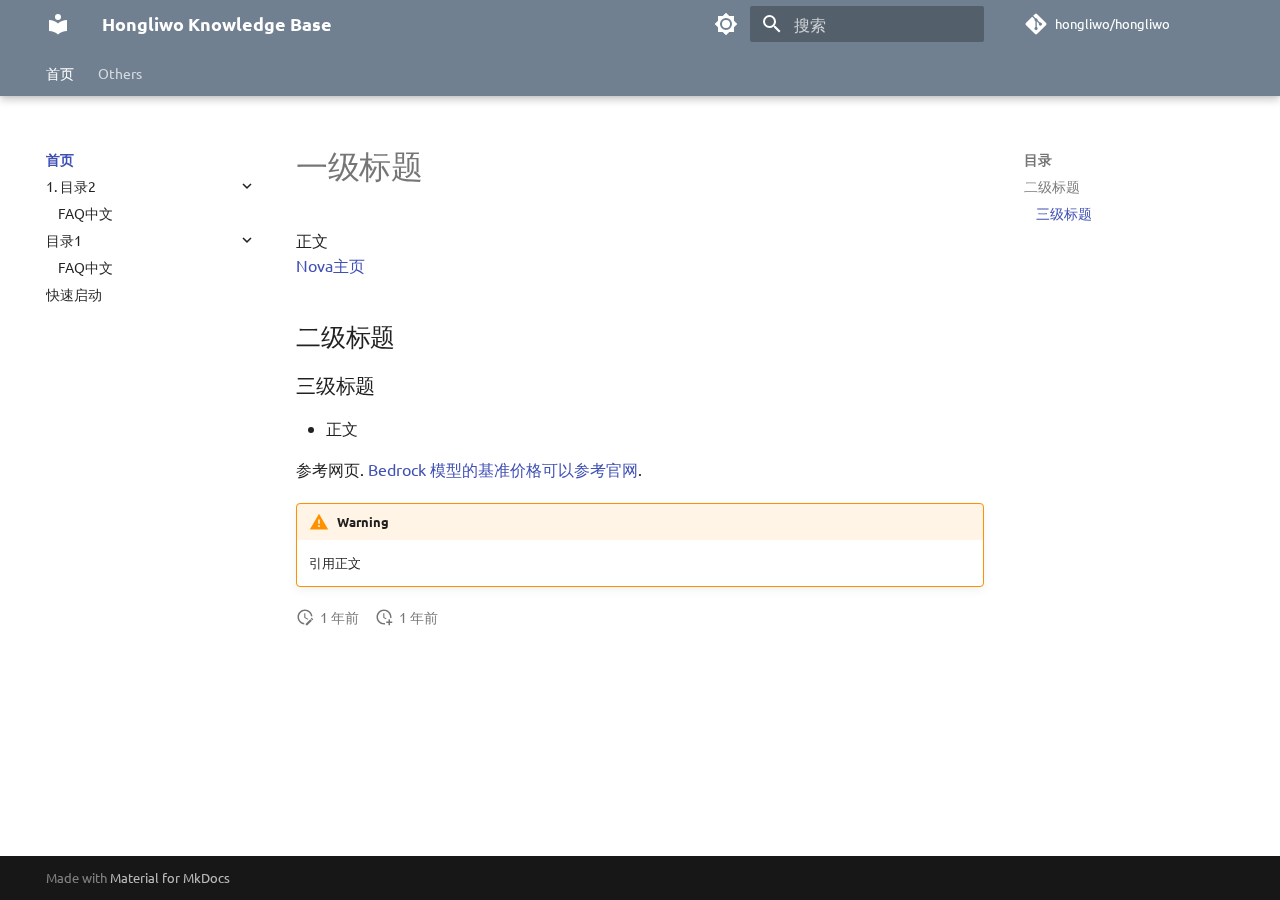
==== home/index.html @ f4661b49 "Deployed 84f0d00 with MkDocs version: 1.6.1" ====
<!doctype html>
<html lang="zh" class="no-js">
  <head>
    
      <meta charset="utf-8">
      <meta name="viewport" content="width=device-width,initial-scale=1">
      
        <meta name="description" content="正文
Nova主页">
      
      
      
        <link rel="canonical" href="https://hongliwo.github.io/hongliwo/home/">
      
      
      
        <link rel="next" href="dir2/">
      
      
      <link rel="icon" href="../assets/images/favicon.png">
      <meta name="generator" content="mkdocs-1.6.1, mkdocs-material-9.5.48">
    
    
      
        <title>一级标题 - Hongliwo Knowledge Base</title>
      
    
    
      <link rel="stylesheet" href="../assets/stylesheets/main.6f8fc17f.min.css">
      
        
        <link rel="stylesheet" href="../assets/stylesheets/palette.06af60db.min.css">
      
      


    
    
      
    
    
      
        
        
        <link rel="preconnect" href="https://fonts.gstatic.com" crossorigin>
        <link rel="stylesheet" href="https://fonts.googleapis.com/css?family=Ubuntu:300,300i,400,400i,700,700i%7CUbuntu+Mono:400,400i,700,700i&display=fallback">
        <style>:root{--md-text-font:"Ubuntu";--md-code-font:"Ubuntu Mono"}</style>
      
    
    
      <link rel="stylesheet" href="../css/timeago.css">
    
      <link rel="stylesheet" href="../extra.css">
    
    <script>__md_scope=new URL("..",location),__md_hash=e=>[...e].reduce(((e,_)=>(e<<5)-e+_.charCodeAt(0)),0),__md_get=(e,_=localStorage,t=__md_scope)=>JSON.parse(_.getItem(t.pathname+"."+e)),__md_set=(e,_,t=localStorage,a=__md_scope)=>{try{t.setItem(a.pathname+"."+e,JSON.stringify(_))}catch(e){}}</script>
    
      

    
    
    
   <link href="../assets/stylesheets/glightbox.min.css" rel="stylesheet"/><style>
    html.glightbox-open { overflow: initial; height: 100%; }
    .gslide-title { margin-top: 0px; user-select: text; }
    .gslide-desc { color: #666; user-select: text; }
    .gslide-image img { background: white; }
    .gscrollbar-fixer { padding-right: 15px; }
    .gdesc-inner { font-size: 0.75rem; }
    body[data-md-color-scheme="slate"] .gdesc-inner { background: var(--md-default-bg-color);}
    body[data-md-color-scheme="slate"] .gslide-title { color: var(--md-default-fg-color);}
    body[data-md-color-scheme="slate"] .gslide-desc { color: var(--md-default-fg-color);}</style> <script src="../assets/javascripts/glightbox.min.js"></script></head>
  
  
    
    
      
    
    
    
    
    <body dir="ltr" data-md-color-scheme="aws" data-md-color-primary="indigo" data-md-color-accent="indigo">
  
    
    <input class="md-toggle" data-md-toggle="drawer" type="checkbox" id="__drawer" autocomplete="off">
    <input class="md-toggle" data-md-toggle="search" type="checkbox" id="__search" autocomplete="off">
    <label class="md-overlay" for="__drawer"></label>
    <div data-md-component="skip">
      
        
        <a href="#_1" class="md-skip">
          跳转至
        </a>
      
    </div>
    <div data-md-component="announce">
      
    </div>
    
    
      

  

<header class="md-header md-header--shadow md-header--lifted" data-md-component="header">
  <nav class="md-header__inner md-grid" aria-label="页眉">
    <a href=".." title="Hongliwo Knowledge Base" class="md-header__button md-logo" aria-label="Hongliwo Knowledge Base" data-md-component="logo">
      
  
  <svg xmlns="http://www.w3.org/2000/svg" viewBox="0 0 24 24"><path d="M12 8a3 3 0 0 0 3-3 3 3 0 0 0-3-3 3 3 0 0 0-3 3 3 3 0 0 0 3 3m0 3.54C9.64 9.35 6.5 8 3 8v11c3.5 0 6.64 1.35 9 3.54 2.36-2.19 5.5-3.54 9-3.54V8c-3.5 0-6.64 1.35-9 3.54"/></svg>

    </a>
    <label class="md-header__button md-icon" for="__drawer">
      
      <svg xmlns="http://www.w3.org/2000/svg" viewBox="0 0 24 24"><path d="M3 6h18v2H3zm0 5h18v2H3zm0 5h18v2H3z"/></svg>
    </label>
    <div class="md-header__title" data-md-component="header-title">
      <div class="md-header__ellipsis">
        <div class="md-header__topic">
          <span class="md-ellipsis">
            Hongliwo Knowledge Base
          </span>
        </div>
        <div class="md-header__topic" data-md-component="header-topic">
          <span class="md-ellipsis">
            
              一级标题
            
          </span>
        </div>
      </div>
    </div>
    
      
        <form class="md-header__option" data-md-component="palette">
  
    
    
    
    <input class="md-option" data-md-color-media="(prefers-color-scheme: light)" data-md-color-scheme="aws" data-md-color-primary="indigo" data-md-color-accent="indigo"  aria-label="Switch to dark mode"  type="radio" name="__palette" id="__palette_0">
    
      <label class="md-header__button md-icon" title="Switch to dark mode" for="__palette_1" hidden>
        <svg xmlns="http://www.w3.org/2000/svg" viewBox="0 0 24 24"><path d="M12 8a4 4 0 0 0-4 4 4 4 0 0 0 4 4 4 4 0 0 0 4-4 4 4 0 0 0-4-4m0 10a6 6 0 0 1-6-6 6 6 0 0 1 6-6 6 6 0 0 1 6 6 6 6 0 0 1-6 6m8-9.31V4h-4.69L12 .69 8.69 4H4v4.69L.69 12 4 15.31V20h4.69L12 23.31 15.31 20H20v-4.69L23.31 12z"/></svg>
      </label>
    
  
    
    
    
    <input class="md-option" data-md-color-media="(prefers-color-scheme: dark)" data-md-color-scheme="slate" data-md-color-primary="indigo" data-md-color-accent="indigo"  aria-label="Switch to light mode"  type="radio" name="__palette" id="__palette_1">
    
      <label class="md-header__button md-icon" title="Switch to light mode" for="__palette_0" hidden>
        <svg xmlns="http://www.w3.org/2000/svg" viewBox="0 0 24 24"><path d="M12 18c-.89 0-1.74-.2-2.5-.55C11.56 16.5 13 14.42 13 12s-1.44-4.5-3.5-5.45C10.26 6.2 11.11 6 12 6a6 6 0 0 1 6 6 6 6 0 0 1-6 6m8-9.31V4h-4.69L12 .69 8.69 4H4v4.69L.69 12 4 15.31V20h4.69L12 23.31 15.31 20H20v-4.69L23.31 12z"/></svg>
      </label>
    
  
</form>
      
    
    
      <script>var palette=__md_get("__palette");if(palette&&palette.color){if("(prefers-color-scheme)"===palette.color.media){var media=matchMedia("(prefers-color-scheme: light)"),input=document.querySelector(media.matches?"[data-md-color-media='(prefers-color-scheme: light)']":"[data-md-color-media='(prefers-color-scheme: dark)']");palette.color.media=input.getAttribute("data-md-color-media"),palette.color.scheme=input.getAttribute("data-md-color-scheme"),palette.color.primary=input.getAttribute("data-md-color-primary"),palette.color.accent=input.getAttribute("data-md-color-accent")}for(var[key,value]of Object.entries(palette.color))document.body.setAttribute("data-md-color-"+key,value)}</script>
    
    
    
      <label class="md-header__button md-icon" for="__search">
        
        <svg xmlns="http://www.w3.org/2000/svg" viewBox="0 0 24 24"><path d="M9.5 3A6.5 6.5 0 0 1 16 9.5c0 1.61-.59 3.09-1.56 4.23l.27.27h.79l5 5-1.5 1.5-5-5v-.79l-.27-.27A6.52 6.52 0 0 1 9.5 16 6.5 6.5 0 0 1 3 9.5 6.5 6.5 0 0 1 9.5 3m0 2C7 5 5 7 5 9.5S7 14 9.5 14 14 12 14 9.5 12 5 9.5 5"/></svg>
      </label>
      <div class="md-search" data-md-component="search" role="dialog">
  <label class="md-search__overlay" for="__search"></label>
  <div class="md-search__inner" role="search">
    <form class="md-search__form" name="search">
      <input type="text" class="md-search__input" name="query" aria-label="搜索" placeholder="搜索" autocapitalize="off" autocorrect="off" autocomplete="off" spellcheck="false" data-md-component="search-query" required>
      <label class="md-search__icon md-icon" for="__search">
        
        <svg xmlns="http://www.w3.org/2000/svg" viewBox="0 0 24 24"><path d="M9.5 3A6.5 6.5 0 0 1 16 9.5c0 1.61-.59 3.09-1.56 4.23l.27.27h.79l5 5-1.5 1.5-5-5v-.79l-.27-.27A6.52 6.52 0 0 1 9.5 16 6.5 6.5 0 0 1 3 9.5 6.5 6.5 0 0 1 9.5 3m0 2C7 5 5 7 5 9.5S7 14 9.5 14 14 12 14 9.5 12 5 9.5 5"/></svg>
        
        <svg xmlns="http://www.w3.org/2000/svg" viewBox="0 0 24 24"><path d="M20 11v2H8l5.5 5.5-1.42 1.42L4.16 12l7.92-7.92L13.5 5.5 8 11z"/></svg>
      </label>
      <nav class="md-search__options" aria-label="查找">
        
        <button type="reset" class="md-search__icon md-icon" title="清空当前内容" aria-label="清空当前内容" tabindex="-1">
          
          <svg xmlns="http://www.w3.org/2000/svg" viewBox="0 0 24 24"><path d="M19 6.41 17.59 5 12 10.59 6.41 5 5 6.41 10.59 12 5 17.59 6.41 19 12 13.41 17.59 19 19 17.59 13.41 12z"/></svg>
        </button>
      </nav>
      
        <div class="md-search__suggest" data-md-component="search-suggest"></div>
      
    </form>
    <div class="md-search__output">
      <div class="md-search__scrollwrap" tabindex="0" data-md-scrollfix>
        <div class="md-search-result" data-md-component="search-result">
          <div class="md-search-result__meta">
            正在初始化搜索引擎
          </div>
          <ol class="md-search-result__list" role="presentation"></ol>
        </div>
      </div>
    </div>
  </div>
</div>
    
    
      <div class="md-header__source">
        <a href="https://github.com/hongliwo/hongliwo" title="前往仓库" class="md-source" data-md-component="source">
  <div class="md-source__icon md-icon">
    
    <svg xmlns="http://www.w3.org/2000/svg" viewBox="0 0 448 512"><!--! Font Awesome Free 6.7.1 by @fontawesome - https://fontawesome.com License - https://fontawesome.com/license/free (Icons: CC BY 4.0, Fonts: SIL OFL 1.1, Code: MIT License) Copyright 2024 Fonticons, Inc.--><path d="M439.55 236.05 244 40.45a28.87 28.87 0 0 0-40.81 0l-40.66 40.63 51.52 51.52c27.06-9.14 52.68 16.77 43.39 43.68l49.66 49.66c34.23-11.8 61.18 31 35.47 56.69-26.49 26.49-70.21-2.87-56-37.34L240.22 199v121.85c25.3 12.54 22.26 41.85 9.08 55a34.34 34.34 0 0 1-48.55 0c-17.57-17.6-11.07-46.91 11.25-56v-123c-20.8-8.51-24.6-30.74-18.64-45L142.57 101 8.45 235.14a28.86 28.86 0 0 0 0 40.81l195.61 195.6a28.86 28.86 0 0 0 40.8 0l194.69-194.69a28.86 28.86 0 0 0 0-40.81"/></svg>
  </div>
  <div class="md-source__repository">
    hongliwo/hongliwo
  </div>
</a>
      </div>
    
  </nav>
  
    
      
<nav class="md-tabs" aria-label="标签" data-md-component="tabs">
  <div class="md-grid">
    <ul class="md-tabs__list">
      
        
  
  
    
  
  
    
    
      <li class="md-tabs__item md-tabs__item--active">
        <a href="./" class="md-tabs__link">
          
  
    
  
  首页

        </a>
      </li>
    
  

      
        
  
  
  
    
    
      <li class="md-tabs__item">
        <a href="../others/" class="md-tabs__link">
          
  
    
  
  Others

        </a>
      </li>
    
  

      
    </ul>
  </div>
</nav>
    
  
</header>
    
    <div class="md-container" data-md-component="container">
      
      
        
      
      <main class="md-main" data-md-component="main">
        <div class="md-main__inner md-grid">
          
            
              
              <div class="md-sidebar md-sidebar--primary" data-md-component="sidebar" data-md-type="navigation" >
                <div class="md-sidebar__scrollwrap">
                  <div class="md-sidebar__inner">
                    


  


<nav class="md-nav md-nav--primary md-nav--lifted" aria-label="导航栏" data-md-level="0">
  <label class="md-nav__title" for="__drawer">
    <a href=".." title="Hongliwo Knowledge Base" class="md-nav__button md-logo" aria-label="Hongliwo Knowledge Base" data-md-component="logo">
      
  
  <svg xmlns="http://www.w3.org/2000/svg" viewBox="0 0 24 24"><path d="M12 8a3 3 0 0 0 3-3 3 3 0 0 0-3-3 3 3 0 0 0-3 3 3 3 0 0 0 3 3m0 3.54C9.64 9.35 6.5 8 3 8v11c3.5 0 6.64 1.35 9 3.54 2.36-2.19 5.5-3.54 9-3.54V8c-3.5 0-6.64 1.35-9 3.54"/></svg>

    </a>
    Hongliwo Knowledge Base
  </label>
  
    <div class="md-nav__source">
      <a href="https://github.com/hongliwo/hongliwo" title="前往仓库" class="md-source" data-md-component="source">
  <div class="md-source__icon md-icon">
    
    <svg xmlns="http://www.w3.org/2000/svg" viewBox="0 0 448 512"><!--! Font Awesome Free 6.7.1 by @fontawesome - https://fontawesome.com License - https://fontawesome.com/license/free (Icons: CC BY 4.0, Fonts: SIL OFL 1.1, Code: MIT License) Copyright 2024 Fonticons, Inc.--><path d="M439.55 236.05 244 40.45a28.87 28.87 0 0 0-40.81 0l-40.66 40.63 51.52 51.52c27.06-9.14 52.68 16.77 43.39 43.68l49.66 49.66c34.23-11.8 61.18 31 35.47 56.69-26.49 26.49-70.21-2.87-56-37.34L240.22 199v121.85c25.3 12.54 22.26 41.85 9.08 55a34.34 34.34 0 0 1-48.55 0c-17.57-17.6-11.07-46.91 11.25-56v-123c-20.8-8.51-24.6-30.74-18.64-45L142.57 101 8.45 235.14a28.86 28.86 0 0 0 0 40.81l195.61 195.6a28.86 28.86 0 0 0 40.8 0l194.69-194.69a28.86 28.86 0 0 0 0-40.81"/></svg>
  </div>
  <div class="md-source__repository">
    hongliwo/hongliwo
  </div>
</a>
    </div>
  
  <ul class="md-nav__list" data-md-scrollfix>
    
      
      
  
  
    
  
  
  
    
    
      
        
          
        
      
        
      
        
      
        
      
    
    
      
        
        
      
      
    
    
    <li class="md-nav__item md-nav__item--active md-nav__item--section md-nav__item--nested">
      
        
        
        <input class="md-nav__toggle md-toggle " type="checkbox" id="__nav_1" checked>
        
          
          
          <div class="md-nav__link md-nav__container">
            <a href="./" class="md-nav__link md-nav__link--active">
              
  
  <span class="md-ellipsis">
    首页
  </span>
  

            </a>
            
              
              <label class="md-nav__link md-nav__link--active" for="__nav_1" id="__nav_1_label" tabindex="">
                <span class="md-nav__icon md-icon"></span>
              </label>
            
          </div>
        
        <nav class="md-nav" data-md-level="1" aria-labelledby="__nav_1_label" aria-expanded="true">
          <label class="md-nav__title" for="__nav_1">
            <span class="md-nav__icon md-icon"></span>
            首页
          </label>
          <ul class="md-nav__list" data-md-scrollfix>
            
              
            
              
                
  
  
  
  
    
    
      
        
          
        
      
        
      
    
    
      
      
    
    
    <li class="md-nav__item md-nav__item--nested">
      
        
        
          
        
        <input class="md-nav__toggle md-toggle md-toggle--indeterminate" type="checkbox" id="__nav_1_2" >
        
          
          
          <div class="md-nav__link md-nav__container">
            <a href="dir2/" class="md-nav__link ">
              
  
  <span class="md-ellipsis">
    1. 目录2
  </span>
  

            </a>
            
              
              <label class="md-nav__link " for="__nav_1_2" id="__nav_1_2_label" tabindex="0">
                <span class="md-nav__icon md-icon"></span>
              </label>
            
          </div>
        
        <nav class="md-nav" data-md-level="2" aria-labelledby="__nav_1_2_label" aria-expanded="false">
          <label class="md-nav__title" for="__nav_1_2">
            <span class="md-nav__icon md-icon"></span>
            1. 目录2
          </label>
          <ul class="md-nav__list" data-md-scrollfix>
            
              
            
              
                
  
  
  
  
    <li class="md-nav__item">
      <a href="dir2/faq/" class="md-nav__link">
        
  
  <span class="md-ellipsis">
    FAQ中文
  </span>
  

      </a>
    </li>
  

              
            
          </ul>
        </nav>
      
    </li>
  

              
            
              
                
  
  
  
  
    
    
      
        
          
        
      
        
      
    
    
      
      
    
    
    <li class="md-nav__item md-nav__item--nested">
      
        
        
          
        
        <input class="md-nav__toggle md-toggle md-toggle--indeterminate" type="checkbox" id="__nav_1_3" >
        
          
          
          <div class="md-nav__link md-nav__container">
            <a href="dir1/" class="md-nav__link ">
              
  
  <span class="md-ellipsis">
    目录1
  </span>
  

            </a>
            
              
              <label class="md-nav__link " for="__nav_1_3" id="__nav_1_3_label" tabindex="0">
                <span class="md-nav__icon md-icon"></span>
              </label>
            
          </div>
        
        <nav class="md-nav" data-md-level="2" aria-labelledby="__nav_1_3_label" aria-expanded="false">
          <label class="md-nav__title" for="__nav_1_3">
            <span class="md-nav__icon md-icon"></span>
            目录1
          </label>
          <ul class="md-nav__list" data-md-scrollfix>
            
              
            
              
                
  
  
  
  
    <li class="md-nav__item">
      <a href="dir1/faq/" class="md-nav__link">
        
  
  <span class="md-ellipsis">
    FAQ中文
  </span>
  

      </a>
    </li>
  

              
            
          </ul>
        </nav>
      
    </li>
  

              
            
              
                
  
  
  
  
    <li class="md-nav__item">
      <a href="quick-start/" class="md-nav__link">
        
  
  <span class="md-ellipsis">
    快速启动
  </span>
  

      </a>
    </li>
  

              
            
          </ul>
        </nav>
      
    </li>
  

    
      
      
  
  
  
  
    
    
      
        
          
        
      
        
      
        
      
    
    
      
      
    
    
    <li class="md-nav__item md-nav__item--nested">
      
        
        
          
        
        <input class="md-nav__toggle md-toggle md-toggle--indeterminate" type="checkbox" id="__nav_2" >
        
          
          
          <div class="md-nav__link md-nav__container">
            <a href="../others/" class="md-nav__link ">
              
  
  <span class="md-ellipsis">
    Others
  </span>
  

            </a>
            
              
              <label class="md-nav__link " for="__nav_2" id="__nav_2_label" tabindex="0">
                <span class="md-nav__icon md-icon"></span>
              </label>
            
          </div>
        
        <nav class="md-nav" data-md-level="1" aria-labelledby="__nav_2_label" aria-expanded="false">
          <label class="md-nav__title" for="__nav_2">
            <span class="md-nav__icon md-icon"></span>
            Others
          </label>
          <ul class="md-nav__list" data-md-scrollfix>
            
              
            
              
                
  
  
  
  
    <li class="md-nav__item">
      <a href="../others/introduction/" class="md-nav__link">
        
  
  <span class="md-ellipsis">
    使用 Provider
  </span>
  

      </a>
    </li>
  

              
            
              
                
  
  
  
  
    <li class="md-nav__item">
      <a href="../others/web-miner/" class="md-nav__link">
        
  
  <span class="md-ellipsis">
    web-miner
  </span>
  

      </a>
    </li>
  

              
            
          </ul>
        </nav>
      
    </li>
  

    
  </ul>
</nav>
                  </div>
                </div>
              </div>
            
            
              
              <div class="md-sidebar md-sidebar--secondary" data-md-component="sidebar" data-md-type="toc" >
                <div class="md-sidebar__scrollwrap">
                  <div class="md-sidebar__inner">
                    

<nav class="md-nav md-nav--secondary" aria-label="目录">
  
  
  
    
  
  
    <label class="md-nav__title" for="__toc">
      <span class="md-nav__icon md-icon"></span>
      目录
    </label>
    <ul class="md-nav__list" data-md-component="toc" data-md-scrollfix>
      
        <li class="md-nav__item">
  <a href="#_2" class="md-nav__link">
    <span class="md-ellipsis">
      二级标题
    </span>
  </a>
  
    <nav class="md-nav" aria-label="二级标题">
      <ul class="md-nav__list">
        
          <li class="md-nav__item">
  <a href="#_3" class="md-nav__link">
    <span class="md-ellipsis">
      三级标题
    </span>
  </a>
  
</li>
        
      </ul>
    </nav>
  
</li>
      
    </ul>
  
</nav>
                  </div>
                </div>
              </div>
            
          
          
            <div class="md-content" data-md-component="content">
              <article class="md-content__inner md-typeset">
                
                  

  
  


<h1 id="_1">一级标题<a class="headerlink" href="#_1" title="Permanent link">&para;</a></h1>
<p>正文<br />
<a href="https://docs.aws.amazon.com/nova/latest/userguide/what-is-nova.html">Nova主页</a></p>
<h2 id="_2">二级标题<a class="headerlink" href="#_2" title="Permanent link">&para;</a></h2>
<h3 id="_3">三级标题<a class="headerlink" href="#_3" title="Permanent link">&para;</a></h3>
<ul>
<li>正文</li>
</ul>
<p>参考网页. <a href="https://aws.amazon.com/bedrock/pricing">Bedrock 模型的基准价格可以参考官网</a>.</p>
<div class="admonition warning">
<p class="admonition-title">Warning</p>
<p>引用正文</p>
</div>







  
    
  
  
    
  


  <aside class="md-source-file">
    
      
  <span class="md-source-file__fact">
    <span class="md-icon" title="最后更新">
      <svg xmlns="http://www.w3.org/2000/svg" viewBox="0 0 24 24"><path d="M21 13.1c-.1 0-.3.1-.4.2l-1 1 2.1 2.1 1-1c.2-.2.2-.6 0-.8l-1.3-1.3c-.1-.1-.2-.2-.4-.2m-1.9 1.8-6.1 6V23h2.1l6.1-6.1zM12.5 7v5.2l4 2.4-1 1L11 13V7zM11 21.9c-5.1-.5-9-4.8-9-9.9C2 6.5 6.5 2 12 2c5.3 0 9.6 4.1 10 9.3-.3-.1-.6-.2-1-.2s-.7.1-1 .2C19.6 7.2 16.2 4 12 4c-4.4 0-8 3.6-8 8 0 4.1 3.1 7.5 7.1 7.9l-.1.2z"/></svg>
    </span>
    <span class="git-revision-date-localized-plugin git-revision-date-localized-plugin-timeago"><span class="timeago" datetime="2024-12-13T00:45:40+08:00" locale="zh"></span></span><span class="git-revision-date-localized-plugin git-revision-date-localized-plugin-iso_date">2024-12-13</span>
  </span>

    
    
      
  <span class="md-source-file__fact">
    <span class="md-icon" title="创建日期">
      <svg xmlns="http://www.w3.org/2000/svg" viewBox="0 0 24 24"><path d="M14.47 15.08 11 13V7h1.5v5.25l3.08 1.83c-.41.28-.79.62-1.11 1m-1.39 4.84c-.36.05-.71.08-1.08.08-4.42 0-8-3.58-8-8s3.58-8 8-8 8 3.58 8 8c0 .37-.03.72-.08 1.08.69.1 1.33.32 1.92.64.1-.56.16-1.13.16-1.72 0-5.5-4.5-10-10-10S2 6.5 2 12s4.47 10 10 10c.59 0 1.16-.06 1.72-.16-.32-.59-.54-1.23-.64-1.92M18 15v3h-3v2h3v3h2v-3h3v-2h-3v-3z"/></svg>
    </span>
    <span class="git-revision-date-localized-plugin git-revision-date-localized-plugin-timeago"><span class="timeago" datetime="2024-12-13T00:45:40+08:00" locale="zh"></span></span><span class="git-revision-date-localized-plugin git-revision-date-localized-plugin-iso_date">2024-12-13</span>
  </span>

    
    
    
  </aside>





                
              </article>
            </div>
          
          
<script>var target=document.getElementById(location.hash.slice(1));target&&target.name&&(target.checked=target.name.startsWith("__tabbed_"))</script>
        </div>
        
          <button type="button" class="md-top md-icon" data-md-component="top" hidden>
  
  <svg xmlns="http://www.w3.org/2000/svg" viewBox="0 0 24 24"><path d="M13 20h-2V8l-5.5 5.5-1.42-1.42L12 4.16l7.92 7.92-1.42 1.42L13 8z"/></svg>
  回到页面顶部
</button>
        
      </main>
      
        <footer class="md-footer">
  
  <div class="md-footer-meta md-typeset">
    <div class="md-footer-meta__inner md-grid">
      <div class="md-copyright">
  
  
    Made with
    <a href="https://squidfunk.github.io/mkdocs-material/" target="_blank" rel="noopener">
      Material for MkDocs
    </a>
  
</div>
      
    </div>
  </div>
</footer>
      
    </div>
    <div class="md-dialog" data-md-component="dialog">
      <div class="md-dialog__inner md-typeset"></div>
    </div>
    
    
    <script id="__config" type="application/json">{"base": "..", "features": ["navigation.indexes", "navigation.top", "navigation.tabs", "navigation.tabs.sticky", "navigation.expand", "search.suggest", "search.highlight", "toc.follow", "content.code.copy"], "search": "../assets/javascripts/workers/search.6ce7567c.min.js", "translations": {"clipboard.copied": "\u5df2\u590d\u5236", "clipboard.copy": "\u590d\u5236", "search.result.more.one": "\u5728\u8be5\u9875\u4e0a\u8fd8\u6709 1 \u4e2a\u7b26\u5408\u6761\u4ef6\u7684\u7ed3\u679c", "search.result.more.other": "\u5728\u8be5\u9875\u4e0a\u8fd8\u6709 # \u4e2a\u7b26\u5408\u6761\u4ef6\u7684\u7ed3\u679c", "search.result.none": "\u6ca1\u6709\u627e\u5230\u7b26\u5408\u6761\u4ef6\u7684\u7ed3\u679c", "search.result.one": "\u627e\u5230 1 \u4e2a\u7b26\u5408\u6761\u4ef6\u7684\u7ed3\u679c", "search.result.other": "# \u4e2a\u7b26\u5408\u6761\u4ef6\u7684\u7ed3\u679c", "search.result.placeholder": "\u952e\u5165\u4ee5\u5f00\u59cb\u641c\u7d22", "search.result.term.missing": "\u7f3a\u5c11", "select.version": "\u9009\u62e9\u5f53\u524d\u7248\u672c"}}</script>
    
    
      <script src="../assets/javascripts/bundle.83f73b43.min.js"></script>
      
        <script src="../js/timeago.min.js"></script>
      
        <script src="../js/timeago_mkdocs_material.js"></script>
      
    
  <script id="init-glightbox">const lightbox = GLightbox({"touchNavigation": false, "loop": false, "zoomable": true, "draggable": false, "openEffect": "zoom", "closeEffect": "zoom", "slideEffect": "slide"});
document$.subscribe(() => { lightbox.reload() });
</script></body>
</html>
---- assets/stylesheets/main.6f8fc17f.min.css ----
@charset "UTF-8";html{-webkit-text-size-adjust:none;-moz-text-size-adjust:none;text-size-adjust:none;box-sizing:border-box}*,:after,:before{box-sizing:inherit}@media (prefers-reduced-motion){*,:after,:before{transition:none!important}}body{margin:0}a,button,input,label{-webkit-tap-highlight-color:transparent}a{color:inherit;text-decoration:none}hr{border:0;box-sizing:initial;display:block;height:.05rem;overflow:visible;padding:0}small{font-size:80%}sub,sup{line-height:1em}img{border-style:none}table{border-collapse:initial;border-spacing:0}td,th{font-weight:400;vertical-align:top}button{background:#0000;border:0;font-family:inherit;font-size:inherit;margin:0;padding:0}input{border:0;outline:none}:root{--md-primary-fg-color:#4051b5;--md-primary-fg-color--light:#5d6cc0;--md-primary-fg-color--dark:#303fa1;--md-primary-bg-color:#fff;--md-primary-bg-color--light:#ffffffb3;--md-accent-fg-color:#526cfe;--md-accent-fg-color--transparent:#526cfe1a;--md-accent-bg-color:#fff;--md-accent-bg-color--light:#ffffffb3}[data-md-color-scheme=default]{color-scheme:light}[data-md-color-scheme=default] img[src$="#gh-dark-mode-only"],[data-md-color-scheme=default] img[src$="#only-dark"]{display:none}:root,[data-md-color-scheme=default]{--md-hue:225deg;--md-default-fg-color:#000000de;--md-default-fg-color--light:#0000008a;--md-default-fg-color--lighter:#00000052;--md-default-fg-color--lightest:#00000012;--md-default-bg-color:#fff;--md-default-bg-color--light:#ffffffb3;--md-default-bg-color--lighter:#ffffff4d;--md-default-bg-color--lightest:#ffffff1f;--md-code-fg-color:#36464e;--md-code-bg-color:#f5f5f5;--md-code-hl-color:#4287ff;--md-code-hl-color--light:#4287ff1a;--md-code-hl-number-color:#d52a2a;--md-code-hl-special-color:#db1457;--md-code-hl-function-color:#a846b9;--md-code-hl-constant-color:#6e59d9;--md-code-hl-keyword-color:#3f6ec6;--md-code-hl-string-color:#1c7d4d;--md-code-hl-name-color:var(--md-code-fg-color);--md-code-hl-operator-color:var(--md-default-fg-color--light);--md-code-hl-punctuation-color:var(--md-default-fg-color--light);--md-code-hl-comment-color:var(--md-default-fg-color--light);--md-code-hl-generic-color:var(--md-default-fg-color--light);--md-code-hl-variable-color:var(--md-default-fg-color--light);--md-typeset-color:var(--md-default-fg-color);--md-typeset-a-color:var(--md-primary-fg-color);--md-typeset-del-color:#f5503d26;--md-typeset-ins-color:#0bd57026;--md-typeset-kbd-color:#fafafa;--md-typeset-kbd-accent-color:#fff;--md-typeset-kbd-border-color:#b8b8b8;--md-typeset-mark-color:#ffff0080;--md-typeset-table-color:#0000001f;--md-typeset-table-color--light:rgba(0,0,0,.035);--md-admonition-fg-color:var(--md-default-fg-color);--md-admonition-bg-color:var(--md-default-bg-color);--md-warning-fg-color:#000000de;--md-warning-bg-color:#ff9;--md-footer-fg-color:#fff;--md-footer-fg-color--light:#ffffffb3;--md-footer-fg-color--lighter:#ffffff73;--md-footer-bg-color:#000000de;--md-footer-bg-color--dark:#00000052;--md-shadow-z1:0 0.2rem 0.5rem #0000000d,0 0 0.05rem #0000001a;--md-shadow-z2:0 0.2rem 0.5rem #0000001a,0 0 0.05rem #00000040;--md-shadow-z3:0 0.2rem 0.5rem #0003,0 0 0.05rem #00000059}.md-icon svg{fill:currentcolor;display:block;height:1.2rem;width:1.2rem}body{-webkit-font-smoothing:antialiased;-moz-osx-font-smoothing:grayscale;--md-text-font-family:var(--md-text-font,_),-apple-system,BlinkMacSystemFont,Helvetica,Arial,sans-serif;--md-code-font-family:var(--md-code-font,_),SFMono-Regular,Consolas,Menlo,monospace}aside,body,input{font-feature-settings:"kern","liga";color:var(--md-typeset-color);font-family:var(--md-text-font-family)}code,kbd,pre{font-feature-settings:"kern";font-family:var(--md-code-font-family)}:root{--md-typeset-table-sort-icon:url('data:image/svg+xml;charset=utf-8,<svg xmlns="http://www.w3.org/2000/svg" viewBox="0 0 24 24"><path d="m18 21-4-4h3V7h-3l4-4 4 4h-3v10h3M2 19v-2h10v2M2 13v-2h7v2M2 7V5h4v2z"/></svg>');--md-typeset-table-sort-icon--asc:url('data:image/svg+xml;charset=utf-8,<svg xmlns="http://www.w3.org/2000/svg" viewBox="0 0 24 24"><path d="M19 17h3l-4 4-4-4h3V3h2M2 17h10v2H2M6 5v2H2V5m0 6h7v2H2z"/></svg>');--md-typeset-table-sort-icon--desc:url('data:image/svg+xml;charset=utf-8,<svg xmlns="http://www.w3.org/2000/svg" viewBox="0 0 24 24"><path d="M19 7h3l-4-4-4 4h3v14h2M2 17h10v2H2M6 5v2H2V5m0 6h7v2H2z"/></svg>')}.md-typeset{-webkit-print-color-adjust:exact;color-adjust:exact;font-size:.8rem;line-height:1.6}@media print{.md-typeset{font-size:.68rem}}.md-typeset blockquote,.md-typeset dl,.md-typeset figure,.md-typeset ol,.md-typeset pre,.md-typeset ul{margin-bottom:1em;margin-top:1em}.md-typeset h1{color:var(--md-default-fg-color--light);font-size:2em;line-height:1.3;margin:0 0 1.25em}.md-typeset h1,.md-typeset h2{font-weight:300;letter-spacing:-.01em}.md-typeset h2{font-size:1.5625em;line-height:1.4;margin:1.6em 0 .64em}.md-typeset h3{font-size:1.25em;font-weight:400;letter-spacing:-.01em;line-height:1.5;margin:1.6em 0 .8em}.md-typeset h2+h3{margin-top:.8em}.md-typeset h4{font-weight:700;letter-spacing:-.01em;margin:1em 0}.md-typeset h5,.md-typeset h6{color:var(--md-default-fg-color--light);font-size:.8em;font-weight:700;letter-spacing:-.01em;margin:1.25em 0}.md-typeset h5{text-transform:uppercase}.md-typeset h5 code{text-transform:none}.md-typeset hr{border-bottom:.05rem solid var(--md-default-fg-color--lightest);display:flow-root;margin:1.5em 0}.md-typeset a{color:var(--md-typeset-a-color);word-break:break-word}.md-typeset a,.md-typeset a:before{transition:color 125ms}.md-typeset a:focus,.md-typeset a:hover{color:var(--md-accent-fg-color)}.md-typeset a:focus code,.md-typeset a:hover code{background-color:var(--md-accent-fg-color--transparent)}.md-typeset a code{color:currentcolor;transition:background-color 125ms}.md-typeset a.focus-visible{outline-color:var(--md-accent-fg-color);outline-offset:.2rem}.md-typeset code,.md-typeset kbd,.md-typeset pre{color:var(--md-code-fg-color);direction:ltr;font-variant-ligatures:none}@media print{.md-typeset code,.md-typeset kbd,.md-typeset pre{white-space:pre-wrap}}.md-typeset code{background-color:var(--md-code-bg-color);border-radius:.1rem;-webkit-box-decoration-break:clone;box-decoration-break:clone;font-size:.85em;padding:0 .2941176471em;word-break:break-word}.md-typeset code:not(.focus-visible){-webkit-tap-highlight-color:transparent;outline:none}.md-typeset pre{display:flow-root;line-height:1.4;position:relative}.md-typeset pre>code{-webkit-box-decoration-break:slice;box-decoration-break:slice;box-shadow:none;display:block;margin:0;outline-color:var(--md-accent-fg-color);overflow:auto;padding:.7720588235em 1.1764705882em;scrollbar-color:var(--md-default-fg-color--lighter) #0000;scrollbar-width:thin;touch-action:auto;word-break:normal}.md-typeset pre>code:hover{scrollbar-color:var(--md-accent-fg-color) #0000}.md-typeset pre>code::-webkit-scrollbar{height:.2rem;width:.2rem}.md-typeset pre>code::-webkit-scrollbar-thumb{background-color:var(--md-default-fg-color--lighter)}.md-typeset pre>code::-webkit-scrollbar-thumb:hover{background-color:var(--md-accent-fg-color)}.md-typeset kbd{background-color:var(--md-typeset-kbd-color);border-radius:.1rem;box-shadow:0 .1rem 0 .05rem var(--md-typeset-kbd-border-color),0 .1rem 0 var(--md-typeset-kbd-border-color),0 -.1rem .2rem var(--md-typeset-kbd-accent-color) inset;color:var(--md-default-fg-color);display:inline-block;font-size:.75em;padding:0 .6666666667em;vertical-align:text-top;word-break:break-word}.md-typeset mark{background-color:var(--md-typeset-mark-color);-webkit-box-decoration-break:clone;box-decoration-break:clone;color:inherit;word-break:break-word}.md-typeset abbr{border-bottom:.05rem dotted var(--md-default-fg-color--light);cursor:help;text-decoration:none}.md-typeset small{opacity:.75}[dir=ltr] .md-typeset sub,[dir=ltr] .md-typeset sup{margin-left:.078125em}[dir=rtl] .md-typeset sub,[dir=rtl] .md-typeset sup{margin-right:.078125em}[dir=ltr] .md-typeset blockquote{padding-left:.6rem}[dir=rtl] .md-typeset blockquote{padding-right:.6rem}[dir=ltr] .md-typeset blockquote{border-left:.2rem solid var(--md-default-fg-color--lighter)}[dir=rtl] .md-typeset blockquote{border-right:.2rem solid var(--md-default-fg-color--lighter)}.md-typeset blockquote{color:var(--md-default-fg-color--light);margin-left:0;margin-right:0}.md-typeset ul{list-style-type:disc}.md-typeset ul[type]{list-style-type:revert-layer}[dir=ltr] .md-typeset ol,[dir=ltr] .md-typeset ul{margin-left:.625em}[dir=rtl] .md-typeset ol,[dir=rtl] .md-typeset ul{margin-right:.625em}.md-typeset ol,.md-typeset ul{padding:0}.md-typeset ol:not([hidden]),.md-typeset ul:not([hidden]){display:flow-root}.md-typeset ol ol,.md-typeset ul ol{list-style-type:lower-alpha}.md-typeset ol ol ol,.md-typeset ul ol ol{list-style-type:lower-roman}.md-typeset ol ol ol ol,.md-typeset ul ol ol ol{list-style-type:upper-alpha}.md-typeset ol ol ol ol ol,.md-typeset ul ol ol ol ol{list-style-type:upper-roman}.md-typeset ol[type],.md-typeset ul[type]{list-style-type:revert-layer}[dir=ltr] .md-typeset ol li,[dir=ltr] .md-typeset ul li{margin-left:1.25em}[dir=rtl] .md-typeset ol li,[dir=rtl] .md-typeset ul li{margin-right:1.25em}.md-typeset ol li,.md-typeset ul li{margin-bottom:.5em}.md-typeset ol li blockquote,.md-typeset ol li p,.md-typeset ul li blockquote,.md-typeset ul li p{margin:.5em 0}.md-typeset ol li:last-child,.md-typeset ul li:last-child{margin-bottom:0}[dir=ltr] .md-typeset ol li ol,[dir=ltr] .md-typeset ol li ul,[dir=ltr] .md-typeset ul li ol,[dir=ltr] .md-typeset ul li ul{margin-left:.625em}[dir=rtl] .md-typeset ol li ol,[dir=rtl] .md-typeset ol li ul,[dir=rtl] .md-typeset ul li ol,[dir=rtl] .md-typeset ul li ul{margin-right:.625em}.md-typeset ol li ol,.md-typeset ol li ul,.md-typeset ul li ol,.md-typeset ul li ul{margin-bottom:.5em;margin-top:.5em}[dir=ltr] .md-typeset dd{margin-left:1.875em}[dir=rtl] .md-typeset dd{margin-right:1.875em}.md-typeset dd{margin-bottom:1.5em;margin-top:1em}.md-typeset img,.md-typeset svg,.md-typeset video{height:auto;max-width:100%}.md-typeset img[align=left]{margin:1em 1em 1em 0}.md-typeset img[align=right]{margin:1em 0 1em 1em}.md-typeset img[align]:only-child{margin-top:0}.md-typeset figure{display:flow-root;margin:1em auto;max-width:100%;text-align:center;width:-moz-fit-content;width:fit-content}.md-typeset figure img{display:block;margin:0 auto}.md-typeset figcaption{font-style:italic;margin:1em auto;max-width:24rem}.md-typeset iframe{max-width:100%}.md-typeset table:not([class]){background-color:var(--md-default-bg-color);border:.05rem solid var(--md-typeset-table-color);border-radius:.1rem;display:inline-block;font-size:.64rem;max-width:100%;overflow:auto;touch-action:auto}@media print{.md-typeset table:not([class]){display:table}}.md-typeset table:not([class])+*{margin-top:1.5em}.md-typeset table:not([class]) td>:first-child,.md-typeset table:not([class]) th>:first-child{margin-top:0}.md-typeset table:not([class]) td>:last-child,.md-typeset table:not([class]) th>:last-child{margin-bottom:0}.md-typeset table:not([class]) td:not([align]),.md-typeset table:not([class]) th:not([align]){text-align:left}[dir=rtl] .md-typeset table:not([class]) td:not([align]),[dir=rtl] .md-typeset table:not([class]) th:not([align]){text-align:right}.md-typeset table:not([class]) th{font-weight:700;min-width:5rem;padding:.9375em 1.25em;vertical-align:top}.md-typeset table:not([class]) td{border-top:.05rem solid var(--md-typeset-table-color);padding:.9375em 1.25em;vertical-align:top}.md-typeset table:not([class]) tbody tr{transition:background-color 125ms}.md-typeset table:not([class]) tbody tr:hover{background-color:var(--md-typeset-table-color--light);box-shadow:0 .05rem 0 var(--md-default-bg-color) inset}.md-typeset table:not([class]) a{word-break:normal}.md-typeset table th[role=columnheader]{cursor:pointer}[dir=ltr] .md-typeset table th[role=columnheader]:after{margin-left:.5em}[dir=rtl] .md-typeset table th[role=columnheader]:after{margin-right:.5em}.md-typeset table th[role=columnheader]:after{content:"";display:inline-block;height:1.2em;-webkit-mask-image:var(--md-typeset-table-sort-icon);mask-image:var(--md-typeset-table-sort-icon);-webkit-mask-repeat:no-repeat;mask-repeat:no-repeat;-webkit-mask-size:contain;mask-size:contain;transition:background-color 125ms;vertical-align:text-bottom;width:1.2em}.md-typeset table th[role=columnheader]:hover:after{background-color:var(--md-default-fg-color--lighter)}.md-typeset table th[role=columnheader][aria-sort=ascending]:after{background-color:var(--md-default-fg-color--light);-webkit-mask-image:var(--md-typeset-table-sort-icon--asc);mask-image:var(--md-typeset-table-sort-icon--asc)}.md-typeset table th[role=columnheader][aria-sort=descending]:after{background-color:var(--md-default-fg-color--light);-webkit-mask-image:var(--md-typeset-table-sort-icon--desc);mask-image:var(--md-typeset-table-sort-icon--desc)}.md-typeset__scrollwrap{margin:1em -.8rem;overflow-x:auto;touch-action:auto}.md-typeset__table{display:inline-block;margin-bottom:.5em;padding:0 .8rem}@media print{.md-typeset__table{display:block}}html .md-typeset__table table{display:table;margin:0;overflow:hidden;width:100%}@media screen and (max-width:44.984375em){.md-content__inner>pre{margin:1em -.8rem}.md-content__inner>pre code{border-radius:0}}.md-typeset .md-author{border-radius:100%;display:block;flex-shrink:0;height:1.6rem;overflow:hidden;position:relative;transition:color 125ms,transform 125ms;width:1.6rem}.md-typeset .md-author img{display:block}.md-typeset .md-author--more{background:var(--md-default-fg-color--lightest);color:var(--md-default-fg-color--lighter);font-size:.6rem;font-weight:700;line-height:1.6rem;text-align:center}.md-typeset .md-author--long{height:2.4rem;width:2.4rem}.md-typeset a.md-author{transform:scale(1)}.md-typeset a.md-author img{border-radius:100%;filter:grayscale(100%) opacity(75%);transition:filter 125ms}.md-typeset a.md-author:focus,.md-typeset a.md-author:hover{transform:scale(1.1);z-index:1}.md-typeset a.md-author:focus img,.md-typeset a.md-author:hover img{filter:grayscale(0)}.md-banner{background-color:var(--md-footer-bg-color);color:var(--md-footer-fg-color);overflow:auto}@media print{.md-banner{display:none}}.md-banner--warning{background-color:var(--md-warning-bg-color);color:var(--md-warning-fg-color)}.md-banner__inner{font-size:.7rem;margin:.6rem auto;padding:0 .8rem}[dir=ltr] .md-banner__button{float:right}[dir=rtl] .md-banner__button{float:left}.md-banner__button{color:inherit;cursor:pointer;transition:opacity .25s}.no-js .md-banner__button{display:none}.md-banner__button:hover{opacity:.7}html{font-size:125%;height:100%;overflow-x:hidden}@media screen and (min-width:100em){html{font-size:137.5%}}@media screen and (min-width:125em){html{font-size:150%}}body{background-color:var(--md-default-bg-color);display:flex;flex-direction:column;font-size:.5rem;min-height:100%;position:relative;width:100%}@media print{body{display:block}}@media screen and (max-width:59.984375em){body[data-md-scrolllock]{position:fixed}}.md-grid{margin-left:auto;margin-right:auto;max-width:61rem}.md-container{display:flex;flex-direction:column;flex-grow:1}@media print{.md-container{display:block}}.md-main{flex-grow:1}.md-main__inner{display:flex;height:100%;margin-top:1.5rem}.md-ellipsis{overflow:hidden;text-overflow:ellipsis}.md-toggle{display:none}.md-option{height:0;opacity:0;position:absolute;width:0}.md-option:checked+label:not([hidden]){display:block}.md-option.focus-visible+label{outline-color:var(--md-accent-fg-color);outline-style:auto}.md-skip{background-color:var(--md-default-fg-color);border-radius:.1rem;color:var(--md-default-bg-color);font-size:.64rem;margin:.5rem;opacity:0;outline-color:var(--md-accent-fg-color);padding:.3rem .5rem;position:fixed;transform:translateY(.4rem);z-index:-1}.md-skip:focus{opacity:1;transform:translateY(0);transition:transform .25s cubic-bezier(.4,0,.2,1),opacity 175ms 75ms;z-index:10}@page{margin:25mm}:root{--md-clipboard-icon:url('data:image/svg+xml;charset=utf-8,<svg xmlns="http://www.w3.org/2000/svg" viewBox="0 0 24 24"><path d="M19 21H8V7h11m0-2H8a2 2 0 0 0-2 2v14a2 2 0 0 0 2 2h11a2 2 0 0 0 2-2V7a2 2 0 0 0-2-2m-3-4H4a2 2 0 0 0-2 2v14h2V3h12z"/></svg>')}.md-clipboard{border-radius:.1rem;color:var(--md-default-fg-color--lightest);cursor:pointer;height:1.5em;outline-color:var(--md-accent-fg-color);outline-offset:.1rem;position:absolute;right:.5em;top:.5em;transition:color .25s;width:1.5em;z-index:1}@media print{.md-clipboard{display:none}}.md-clipboard:not(.focus-visible){-webkit-tap-highlight-color:transparent;outline:none}:hover>.md-clipboard{color:var(--md-default-fg-color--light)}.md-clipboard:focus,.md-clipboard:hover{color:var(--md-accent-fg-color)}.md-clipboard:after{background-color:currentcolor;content:"";display:block;height:1.125em;margin:0 auto;-webkit-mask-image:var(--md-clipboard-icon);mask-image:var(--md-clipboard-icon);-webkit-mask-position:center;mask-position:center;-webkit-mask-repeat:no-repeat;mask-repeat:no-repeat;-webkit-mask-size:contain;mask-size:contain;width:1.125em}.md-clipboard--inline{cursor:pointer}.md-clipboard--inline code{transition:color .25s,background-color .25s}.md-clipboard--inline:focus code,.md-clipboard--inline:hover code{background-color:var(--md-accent-fg-color--transparent);color:var(--md-accent-fg-color)}.md-typeset .md-code__content{display:grid}@keyframes consent{0%{opacity:0;transform:translateY(100%)}to{opacity:1;transform:translateY(0)}}@keyframes overlay{0%{opacity:0}to{opacity:1}}.md-consent__overlay{animation:overlay .25s both;-webkit-backdrop-filter:blur(.1rem);backdrop-filter:blur(.1rem);background-color:#0000008a;height:100%;opacity:1;position:fixed;top:0;width:100%;z-index:5}.md-consent__inner{animation:consent .5s cubic-bezier(.1,.7,.1,1) both;background-color:var(--md-default-bg-color);border:0;border-radius:.1rem;bottom:0;box-shadow:0 0 .2rem #0000001a,0 .2rem .4rem #0003;max-height:100%;overflow:auto;padding:0;position:fixed;width:100%;z-index:5}.md-consent__form{padding:.8rem}.md-consent__settings{display:none;margin:1em 0}input:checked+.md-consent__settings{display:block}.md-consent__controls{margin-bottom:.8rem}.md-typeset .md-consent__controls .md-button{display:inline}@media screen and (max-width:44.984375em){.md-typeset .md-consent__controls .md-button{display:block;margin-top:.4rem;text-align:center;width:100%}}.md-consent label{cursor:pointer}.md-content{flex-grow:1;min-width:0}.md-content__inner{margin:0 .8rem 1.2rem;padding-top:.6rem}@media screen and (min-width:76.25em){[dir=ltr] .md-sidebar--primary:not([hidden])~.md-content>.md-content__inner{margin-left:1.2rem}[dir=ltr] .md-sidebar--secondary:not([hidden])~.md-content>.md-content__inner,[dir=rtl] .md-sidebar--primary:not([hidden])~.md-content>.md-content__inner{margin-right:1.2rem}[dir=rtl] .md-sidebar--secondary:not([hidden])~.md-content>.md-content__inner{margin-left:1.2rem}}.md-content__inner:before{content:"";display:block;height:.4rem}.md-content__inner>:last-child{margin-bottom:0}[dir=ltr] .md-content__button{float:right}[dir=rtl] .md-content__button{float:left}[dir=ltr] .md-content__button{margin-left:.4rem}[dir=rtl] .md-content__button{margin-right:.4rem}.md-content__button{margin:.4rem 0;padding:0}@media print{.md-content__button{display:none}}.md-typeset .md-content__button{color:var(--md-default-fg-color--lighter)}.md-content__button svg{display:inline;vertical-align:top}[dir=rtl] .md-content__button svg{transform:scaleX(-1)}[dir=ltr] .md-dialog{right:.8rem}[dir=rtl] .md-dialog{left:.8rem}.md-dialog{background-color:var(--md-default-fg-color);border-radius:.1rem;bottom:.8rem;box-shadow:var(--md-shadow-z3);min-width:11.1rem;opacity:0;padding:.4rem .6rem;pointer-events:none;position:fixed;transform:translateY(100%);transition:transform 0ms .4s,opacity .4s;z-index:4}@media print{.md-dialog{display:none}}.md-dialog--active{opacity:1;pointer-events:auto;transform:translateY(0);transition:transform .4s cubic-bezier(.075,.85,.175,1),opacity .4s}.md-dialog__inner{color:var(--md-default-bg-color);font-size:.7rem}.md-feedback{margin:2em 0 1em;text-align:center}.md-feedback fieldset{border:none;margin:0;padding:0}.md-feedback__title{font-weight:700;margin:1em auto}.md-feedback__inner{position:relative}.md-feedback__list{display:flex;flex-wrap:wrap;place-content:baseline center;position:relative}.md-feedback__list:hover .md-icon:not(:disabled){color:var(--md-default-fg-color--lighter)}:disabled .md-feedback__list{min-height:1.8rem}.md-feedback__icon{color:var(--md-default-fg-color--light);cursor:pointer;flex-shrink:0;margin:0 .1rem;transition:color 125ms}.md-feedback__icon:not(:disabled).md-icon:hover{color:var(--md-accent-fg-color)}.md-feedback__icon:disabled{color:var(--md-default-fg-color--lightest);pointer-events:none}.md-feedback__note{opacity:0;position:relative;transform:translateY(.4rem);transition:transform .4s cubic-bezier(.1,.7,.1,1),opacity .15s}.md-feedback__note>*{margin:0 auto;max-width:16rem}:disabled .md-feedback__note{opacity:1;transform:translateY(0)}@media print{.md-feedback{display:none}}.md-footer{background-color:var(--md-footer-bg-color);color:var(--md-footer-fg-color)}@media print{.md-footer{display:none}}.md-footer__inner{justify-content:space-between;overflow:auto;padding:.2rem}.md-footer__inner:not([hidden]){display:flex}.md-footer__link{align-items:end;display:flex;flex-grow:0.01;margin-bottom:.4rem;margin-top:1rem;max-width:100%;outline-color:var(--md-accent-fg-color);overflow:hidden;transition:opacity .25s}.md-footer__link:focus,.md-footer__link:hover{opacity:.7}[dir=rtl] .md-footer__link svg{transform:scaleX(-1)}@media screen and (max-width:44.984375em){.md-footer__link--prev{flex-shrink:0}.md-footer__link--prev .md-footer__title{display:none}}[dir=ltr] .md-footer__link--next{margin-left:auto}[dir=rtl] .md-footer__link--next{margin-right:auto}.md-footer__link--next{text-align:right}[dir=rtl] .md-footer__link--next{text-align:left}.md-footer__title{flex-grow:1;font-size:.9rem;margin-bottom:.7rem;max-width:calc(100% - 2.4rem);padding:0 1rem;white-space:nowrap}.md-footer__button{margin:.2rem;padding:.4rem}.md-footer__direction{font-size:.64rem;opacity:.7}.md-footer-meta{background-color:var(--md-footer-bg-color--dark)}.md-footer-meta__inner{display:flex;flex-wrap:wrap;justify-content:space-between;padding:.2rem}html .md-footer-meta.md-typeset a{color:var(--md-footer-fg-color--light)}html .md-footer-meta.md-typeset a:focus,html .md-footer-meta.md-typeset a:hover{color:var(--md-footer-fg-color)}.md-copyright{color:var(--md-footer-fg-color--lighter);font-size:.64rem;margin:auto .6rem;padding:.4rem 0;width:100%}@media screen and (min-width:45em){.md-copyright{width:auto}}.md-copyright__highlight{color:var(--md-footer-fg-color--light)}.md-social{display:inline-flex;gap:.2rem;margin:0 .4rem;padding:.2rem 0 .6rem}@media screen and (min-width:45em){.md-social{padding:.6rem 0}}.md-social__link{display:inline-block;height:1.6rem;text-align:center;width:1.6rem}.md-social__link:before{line-height:1.9}.md-social__link svg{fill:currentcolor;max-height:.8rem;vertical-align:-25%}.md-typeset .md-button{border:.1rem solid;border-radius:.1rem;color:var(--md-primary-fg-color);cursor:pointer;display:inline-block;font-weight:700;padding:.625em 2em;transition:color 125ms,background-color 125ms,border-color 125ms}.md-typeset .md-button--primary{background-color:var(--md-primary-fg-color);border-color:var(--md-primary-fg-color);color:var(--md-primary-bg-color)}.md-typeset .md-button:focus,.md-typeset .md-button:hover{background-color:var(--md-accent-fg-color);border-color:var(--md-accent-fg-color);color:var(--md-accent-bg-color)}[dir=ltr] .md-typeset .md-input{border-top-left-radius:.1rem}[dir=ltr] .md-typeset .md-input,[dir=rtl] .md-typeset .md-input{border-top-right-radius:.1rem}[dir=rtl] .md-typeset .md-input{border-top-left-radius:.1rem}.md-typeset .md-input{border-bottom:.1rem solid var(--md-default-fg-color--lighter);box-shadow:var(--md-shadow-z1);font-size:.8rem;height:1.8rem;padding:0 .6rem;transition:border .25s,box-shadow .25s}.md-typeset .md-input:focus,.md-typeset .md-input:hover{border-bottom-color:var(--md-accent-fg-color);box-shadow:var(--md-shadow-z2)}.md-typeset .md-input--stretch{width:100%}.md-header{background-color:var(--md-primary-fg-color);box-shadow:0 0 .2rem #0000,0 .2rem .4rem #0000;color:var(--md-primary-bg-color);display:block;left:0;position:sticky;right:0;top:0;z-index:4}@media print{.md-header{display:none}}.md-header[hidden]{transform:translateY(-100%);transition:transform .25s cubic-bezier(.8,0,.6,1),box-shadow .25s}.md-header--shadow{box-shadow:0 0 .2rem #0000001a,0 .2rem .4rem #0003;transition:transform .25s cubic-bezier(.1,.7,.1,1),box-shadow .25s}.md-header__inner{align-items:center;display:flex;padding:0 .2rem}.md-header__button{color:currentcolor;cursor:pointer;margin:.2rem;outline-color:var(--md-accent-fg-color);padding:.4rem;position:relative;transition:opacity .25s;vertical-align:middle;z-index:1}.md-header__button:hover{opacity:.7}.md-header__button:not([hidden]){display:inline-block}.md-header__button:not(.focus-visible){-webkit-tap-highlight-color:transparent;outline:none}.md-header__button.md-logo{margin:.2rem;padding:.4rem}@media screen and (max-width:76.234375em){.md-header__button.md-logo{display:none}}.md-header__button.md-logo img,.md-header__button.md-logo svg{fill:currentcolor;display:block;height:1.2rem;width:auto}@media screen and (min-width:60em){.md-header__button[for=__search]{display:none}}.no-js .md-header__button[for=__search]{display:none}[dir=rtl] .md-header__button[for=__search] svg{transform:scaleX(-1)}@media screen and (min-width:76.25em){.md-header__button[for=__drawer]{display:none}}.md-header__topic{display:flex;max-width:100%;position:absolute;transition:transform .4s cubic-bezier(.1,.7,.1,1),opacity .15s;white-space:nowrap}.md-header__topic+.md-header__topic{opacity:0;pointer-events:none;transform:translateX(1.25rem);transition:transform .4s cubic-bezier(1,.7,.1,.1),opacity .15s;z-index:-1}[dir=rtl] .md-header__topic+.md-header__topic{transform:translateX(-1.25rem)}.md-header__topic:first-child{font-weight:700}[dir=ltr] .md-header__title{margin-left:1rem;margin-right:.4rem}[dir=rtl] .md-header__title{margin-left:.4rem;margin-right:1rem}.md-header__title{flex-grow:1;font-size:.9rem;height:2.4rem;line-height:2.4rem}.md-header__title--active .md-header__topic{opacity:0;pointer-events:none;transform:translateX(-1.25rem);transition:transform .4s cubic-bezier(1,.7,.1,.1),opacity .15s;z-index:-1}[dir=rtl] .md-header__title--active .md-header__topic{transform:translateX(1.25rem)}.md-header__title--active .md-header__topic+.md-header__topic{opacity:1;pointer-events:auto;transform:translateX(0);transition:transform .4s cubic-bezier(.1,.7,.1,1),opacity .15s;z-index:0}.md-header__title>.md-header__ellipsis{height:100%;position:relative;width:100%}.md-header__option{display:flex;flex-shrink:0;max-width:100%;transition:max-width 0ms .25s,opacity .25s .25s;white-space:nowrap}[data-md-toggle=search]:checked~.md-header .md-header__option{max-width:0;opacity:0;transition:max-width 0ms,opacity 0ms}.md-header__option>input{bottom:0}.md-header__source{display:none}@media screen and (min-width:60em){[dir=ltr] .md-header__source{margin-left:1rem}[dir=rtl] .md-header__source{margin-right:1rem}.md-header__source{display:block;max-width:11.7rem;width:11.7rem}}@media screen and (min-width:76.25em){[dir=ltr] .md-header__source{margin-left:1.4rem}[dir=rtl] .md-header__source{margin-right:1.4rem}}.md-meta{color:var(--md-default-fg-color--light);font-size:.7rem;line-height:1.3}.md-meta__list{display:inline-flex;flex-wrap:wrap;list-style:none;margin:0;padding:0}.md-meta__item:not(:last-child):after{content:"·";margin-left:.2rem;margin-right:.2rem}.md-meta__link{color:var(--md-typeset-a-color)}.md-meta__link:focus,.md-meta__link:hover{color:var(--md-accent-fg-color)}.md-draft{background-color:#ff1744;border-radius:.125em;color:#fff;display:inline-block;font-weight:700;padding-left:.5714285714em;padding-right:.5714285714em}:root{--md-nav-icon--prev:url('data:image/svg+xml;charset=utf-8,<svg xmlns="http://www.w3.org/2000/svg" viewBox="0 0 24 24"><path d="M20 11v2H8l5.5 5.5-1.42 1.42L4.16 12l7.92-7.92L13.5 5.5 8 11z"/></svg>');--md-nav-icon--next:url('data:image/svg+xml;charset=utf-8,<svg xmlns="http://www.w3.org/2000/svg" viewBox="0 0 24 24"><path d="M8.59 16.58 13.17 12 8.59 7.41 10 6l6 6-6 6z"/></svg>');--md-toc-icon:url('data:image/svg+xml;charset=utf-8,<svg xmlns="http://www.w3.org/2000/svg" viewBox="0 0 24 24"><path d="M3 9h14V7H3zm0 4h14v-2H3zm0 4h14v-2H3zm16 0h2v-2h-2zm0-10v2h2V7zm0 6h2v-2h-2z"/></svg>')}.md-nav{font-size:.7rem;line-height:1.3}.md-nav__title{color:var(--md-default-fg-color--light);display:block;font-weight:700;overflow:hidden;padding:0 .6rem;text-overflow:ellipsis}.md-nav__title .md-nav__button{display:none}.md-nav__title .md-nav__button img{height:100%;width:auto}.md-nav__title .md-nav__button.md-logo img,.md-nav__title .md-nav__button.md-logo svg{fill:currentcolor;display:block;height:2.4rem;max-width:100%;object-fit:contain;width:auto}.md-nav__list{list-style:none;margin:0;padding:0}.md-nav__link{align-items:flex-start;display:flex;gap:.4rem;margin-top:.625em;scroll-snap-align:start;transition:color 125ms}.md-nav__link--passed{color:var(--md-default-fg-color--light)}.md-nav__item .md-nav__link--active,.md-nav__item .md-nav__link--active code{color:var(--md-typeset-a-color)}.md-nav__link .md-ellipsis{position:relative}[dir=ltr] .md-nav__link .md-icon:last-child{margin-left:auto}[dir=rtl] .md-nav__link .md-icon:last-child{margin-right:auto}.md-nav__link svg{fill:currentcolor;flex-shrink:0;height:1.3em;position:relative}.md-nav__link[for]:focus,.md-nav__link[for]:hover,.md-nav__link[href]:focus,.md-nav__link[href]:hover{color:var(--md-accent-fg-color);cursor:pointer}.md-nav__link.focus-visible{outline-color:var(--md-accent-fg-color);outline-offset:.2rem}.md-nav--primary .md-nav__link[for=__toc]{display:none}.md-nav--primary .md-nav__link[for=__toc] .md-icon:after{background-color:currentcolor;display:block;height:100%;-webkit-mask-image:var(--md-toc-icon);mask-image:var(--md-toc-icon);width:100%}.md-nav--primary .md-nav__link[for=__toc]~.md-nav{display:none}.md-nav__container>.md-nav__link{margin-top:0}.md-nav__container>.md-nav__link:first-child{flex-grow:1;min-width:0}.md-nav__icon{flex-shrink:0}.md-nav__source{display:none}@media screen and (max-width:76.234375em){.md-nav--primary,.md-nav--primary .md-nav{background-color:var(--md-default-bg-color);display:flex;flex-direction:column;height:100%;left:0;position:absolute;right:0;top:0;z-index:1}.md-nav--primary .md-nav__item,.md-nav--primary .md-nav__title{font-size:.8rem;line-height:1.5}.md-nav--primary .md-nav__title{background-color:var(--md-default-fg-color--lightest);color:var(--md-default-fg-color--light);cursor:pointer;height:5.6rem;line-height:2.4rem;padding:3rem .8rem .2rem;position:relative;white-space:nowrap}[dir=ltr] .md-nav--primary .md-nav__title .md-nav__icon{left:.4rem}[dir=rtl] .md-nav--primary .md-nav__title .md-nav__icon{right:.4rem}.md-nav--primary .md-nav__title .md-nav__icon{display:block;height:1.2rem;margin:.2rem;position:absolute;top:.4rem;width:1.2rem}.md-nav--primary .md-nav__title .md-nav__icon:after{background-color:currentcolor;content:"";display:block;height:100%;-webkit-mask-image:var(--md-nav-icon--prev);mask-image:var(--md-nav-icon--prev);-webkit-mask-position:center;mask-position:center;-webkit-mask-repeat:no-repeat;mask-repeat:no-repeat;-webkit-mask-size:contain;mask-size:contain;width:100%}.md-nav--primary .md-nav__title~.md-nav__list{background-color:var(--md-default-bg-color);box-shadow:0 .05rem 0 var(--md-default-fg-color--lightest) inset;overflow-y:auto;scroll-snap-type:y mandatory;touch-action:pan-y}.md-nav--primary .md-nav__title~.md-nav__list>:first-child{border-top:0}.md-nav--primary .md-nav__title[for=__drawer]{background-color:var(--md-primary-fg-color);color:var(--md-primary-bg-color);font-weight:700}.md-nav--primary .md-nav__title .md-logo{display:block;left:.2rem;margin:.2rem;padding:.4rem;position:absolute;right:.2rem;top:.2rem}.md-nav--primary .md-nav__list{flex:1}.md-nav--primary .md-nav__item{border-top:.05rem solid var(--md-default-fg-color--lightest)}.md-nav--primary .md-nav__item--active>.md-nav__link{color:var(--md-typeset-a-color)}.md-nav--primary .md-nav__item--active>.md-nav__link:focus,.md-nav--primary .md-nav__item--active>.md-nav__link:hover{color:var(--md-accent-fg-color)}.md-nav--primary .md-nav__link{margin-top:0;padding:.6rem .8rem}.md-nav--primary .md-nav__link svg{margin-top:.1em}.md-nav--primary .md-nav__link>.md-nav__link{padding:0}[dir=ltr] .md-nav--primary .md-nav__link .md-nav__icon{margin-right:-.2rem}[dir=rtl] .md-nav--primary .md-nav__link .md-nav__icon{margin-left:-.2rem}.md-nav--primary .md-nav__link .md-nav__icon{font-size:1.2rem;height:1.2rem;width:1.2rem}.md-nav--primary .md-nav__link .md-nav__icon:after{background-color:currentcolor;content:"";display:block;height:100%;-webkit-mask-image:var(--md-nav-icon--next);mask-image:var(--md-nav-icon--next);-webkit-mask-position:center;mask-position:center;-webkit-mask-repeat:no-repeat;mask-repeat:no-repeat;-webkit-mask-size:contain;mask-size:contain;width:100%}[dir=rtl] .md-nav--primary .md-nav__icon:after{transform:scale(-1)}.md-nav--primary .md-nav--secondary .md-nav{background-color:initial;position:static}[dir=ltr] .md-nav--primary .md-nav--secondary .md-nav .md-nav__link{padding-left:1.4rem}[dir=rtl] .md-nav--primary .md-nav--secondary .md-nav .md-nav__link{padding-right:1.4rem}[dir=ltr] .md-nav--primary .md-nav--secondary .md-nav .md-nav .md-nav__link{padding-left:2rem}[dir=rtl] .md-nav--primary .md-nav--secondary .md-nav .md-nav .md-nav__link{padding-right:2rem}[dir=ltr] .md-nav--primary .md-nav--secondary .md-nav .md-nav .md-nav .md-nav__link{padding-left:2.6rem}[dir=rtl] .md-nav--primary .md-nav--secondary .md-nav .md-nav .md-nav .md-nav__link{padding-right:2.6rem}[dir=ltr] .md-nav--primary .md-nav--secondary .md-nav .md-nav .md-nav .md-nav .md-nav__link{padding-left:3.2rem}[dir=rtl] .md-nav--primary .md-nav--secondary .md-nav .md-nav .md-nav .md-nav .md-nav__link{padding-right:3.2rem}.md-nav--secondary{background-color:initial}.md-nav__toggle~.md-nav{display:flex;opacity:0;transform:translateX(100%);transition:transform .25s cubic-bezier(.8,0,.6,1),opacity 125ms 50ms}[dir=rtl] .md-nav__toggle~.md-nav{transform:translateX(-100%)}.md-nav__toggle:checked~.md-nav{opacity:1;transform:translateX(0);transition:transform .25s cubic-bezier(.4,0,.2,1),opacity 125ms 125ms}.md-nav__toggle:checked~.md-nav>.md-nav__list{-webkit-backface-visibility:hidden;backface-visibility:hidden}}@media screen and (max-width:59.984375em){.md-nav--primary .md-nav__link[for=__toc]{display:flex}.md-nav--primary .md-nav__link[for=__toc] .md-icon:after{content:""}.md-nav--primary .md-nav__link[for=__toc]+.md-nav__link{display:none}.md-nav--primary .md-nav__link[for=__toc]~.md-nav{display:flex}.md-nav__source{background-color:var(--md-primary-fg-color--dark);color:var(--md-primary-bg-color);display:block;padding:0 .2rem}}@media screen and (min-width:60em) and (max-width:76.234375em){.md-nav--integrated .md-nav__link[for=__toc]{display:flex}.md-nav--integrated .md-nav__link[for=__toc] .md-icon:after{content:""}.md-nav--integrated .md-nav__link[for=__toc]+.md-nav__link{display:none}.md-nav--integrated .md-nav__link[for=__toc]~.md-nav{display:flex}}@media screen and (min-width:60em){.md-nav{margin-bottom:-.4rem}.md-nav--secondary .md-nav__title{background:var(--md-default-bg-color);box-shadow:0 0 .4rem .4rem var(--md-default-bg-color);position:sticky;top:0;z-index:1}.md-nav--secondary .md-nav__title[for=__toc]{scroll-snap-align:start}.md-nav--secondary .md-nav__title .md-nav__icon{display:none}[dir=ltr] .md-nav--secondary .md-nav__list{padding-left:.6rem}[dir=rtl] .md-nav--secondary .md-nav__list{padding-right:.6rem}.md-nav--secondary .md-nav__list{padding-bottom:.4rem}[dir=ltr] .md-nav--secondary .md-nav__item>.md-nav__link{margin-right:.4rem}[dir=rtl] .md-nav--secondary .md-nav__item>.md-nav__link{margin-left:.4rem}}@media screen and (min-width:76.25em){.md-nav{margin-bottom:-.4rem;transition:max-height .25s cubic-bezier(.86,0,.07,1)}.md-nav--primary .md-nav__title{background:var(--md-default-bg-color);box-shadow:0 0 .4rem .4rem var(--md-default-bg-color);position:sticky;top:0;z-index:1}.md-nav--primary .md-nav__title[for=__drawer]{scroll-snap-align:start}.md-nav--primary .md-nav__title .md-nav__icon{display:none}[dir=ltr] .md-nav--primary .md-nav__list{padding-left:.6rem}[dir=rtl] .md-nav--primary .md-nav__list{padding-right:.6rem}.md-nav--primary .md-nav__list{padding-bottom:.4rem}[dir=ltr] .md-nav--primary .md-nav__item>.md-nav__link{margin-right:.4rem}[dir=rtl] .md-nav--primary .md-nav__item>.md-nav__link{margin-left:.4rem}.md-nav__toggle~.md-nav{display:grid;grid-template-rows:0fr;opacity:0;transition:grid-template-rows .25s cubic-bezier(.86,0,.07,1),opacity .25s,visibility 0ms .25s;visibility:collapse}.md-nav__toggle~.md-nav>.md-nav__list{overflow:hidden}.md-nav__toggle.md-toggle--indeterminate~.md-nav,.md-nav__toggle:checked~.md-nav{grid-template-rows:1fr;opacity:1;transition:grid-template-rows .25s cubic-bezier(.86,0,.07,1),opacity .15s .1s,visibility 0ms;visibility:visible}.md-nav__toggle.md-toggle--indeterminate~.md-nav{transition:none}.md-nav__item--nested>.md-nav>.md-nav__title{display:none}.md-nav__item--section{display:block;margin:1.25em 0}.md-nav__item--section:last-child{margin-bottom:0}.md-nav__item--section>.md-nav__link{font-weight:700}.md-nav__item--section>.md-nav__link[for]{color:var(--md-default-fg-color--light)}.md-nav__item--section>.md-nav__link:not(.md-nav__container){pointer-events:none}.md-nav__item--section>.md-nav__link .md-icon,.md-nav__item--section>.md-nav__link>[for]{display:none}[dir=ltr] .md-nav__item--section>.md-nav{margin-left:-.6rem}[dir=rtl] .md-nav__item--section>.md-nav{margin-right:-.6rem}.md-nav__item--section>.md-nav{display:block;opacity:1;visibility:visible}.md-nav__item--section>.md-nav>.md-nav__list>.md-nav__item{padding:0}.md-nav__icon{border-radius:100%;height:.9rem;transition:background-color .25s;width:.9rem}.md-nav__icon:hover{background-color:var(--md-accent-fg-color--transparent)}.md-nav__icon:after{background-color:currentcolor;border-radius:100%;content:"";display:inline-block;height:100%;-webkit-mask-image:var(--md-nav-icon--next);mask-image:var(--md-nav-icon--next);-webkit-mask-position:center;mask-position:center;-webkit-mask-repeat:no-repeat;mask-repeat:no-repeat;-webkit-mask-size:contain;mask-size:contain;transition:transform .25s;vertical-align:-.1rem;width:100%}[dir=rtl] .md-nav__icon:after{transform:rotate(180deg)}.md-nav__item--nested .md-nav__toggle:checked~.md-nav__link .md-nav__icon:after,.md-nav__item--nested .md-toggle--indeterminate~.md-nav__link .md-nav__icon:after{transform:rotate(90deg)}.md-nav--lifted>.md-nav__list>.md-nav__item,.md-nav--lifted>.md-nav__title{display:none}.md-nav--lifted>.md-nav__list>.md-nav__item--active{display:block}.md-nav--lifted>.md-nav__list>.md-nav__item--active>.md-nav__link{background:var(--md-default-bg-color);box-shadow:0 0 .4rem .4rem var(--md-default-bg-color);margin-top:0;position:sticky;top:0;z-index:1}.md-nav--lifted>.md-nav__list>.md-nav__item--active>.md-nav__link:not(.md-nav__container){pointer-events:none}.md-nav--lifted>.md-nav__list>.md-nav__item--active.md-nav__item--section{margin:0}[dir=ltr] .md-nav--lifted>.md-nav__list>.md-nav__item>.md-nav:not(.md-nav--secondary){margin-left:-.6rem}[dir=rtl] .md-nav--lifted>.md-nav__list>.md-nav__item>.md-nav:not(.md-nav--secondary){margin-right:-.6rem}.md-nav--lifted>.md-nav__list>.md-nav__item>[for]{color:var(--md-default-fg-color--light)}.md-nav--lifted .md-nav[data-md-level="1"]{grid-template-rows:1fr;opacity:1;visibility:visible}[dir=ltr] .md-nav--integrated>.md-nav__list>.md-nav__item--active .md-nav--secondary{border-left:.05rem solid var(--md-primary-fg-color)}[dir=rtl] .md-nav--integrated>.md-nav__list>.md-nav__item--active .md-nav--secondary{border-right:.05rem solid var(--md-primary-fg-color)}.md-nav--integrated>.md-nav__list>.md-nav__item--active .md-nav--secondary{display:block;margin-bottom:1.25em;opacity:1;visibility:visible}.md-nav--integrated>.md-nav__list>.md-nav__item--active .md-nav--secondary>.md-nav__list{overflow:visible;padding-bottom:0}.md-nav--integrated>.md-nav__list>.md-nav__item--active .md-nav--secondary>.md-nav__title{display:none}}.md-pagination{font-size:.8rem;font-weight:700;gap:.4rem}.md-pagination,.md-pagination>*{align-items:center;display:flex;justify-content:center}.md-pagination>*{border-radius:.2rem;height:1.8rem;min-width:1.8rem;text-align:center}.md-pagination__current{background-color:var(--md-default-fg-color--lightest);color:var(--md-default-fg-color--light)}.md-pagination__link{transition:color 125ms,background-color 125ms}.md-pagination__link:focus,.md-pagination__link:hover{background-color:var(--md-accent-fg-color--transparent);color:var(--md-accent-fg-color)}.md-pagination__link:focus svg,.md-pagination__link:hover svg{color:var(--md-accent-fg-color)}.md-pagination__link.focus-visible{outline-color:var(--md-accent-fg-color);outline-offset:.2rem}.md-pagination__link svg{fill:currentcolor;color:var(--md-default-fg-color--lighter);display:block;max-height:100%;width:1.2rem}.md-post__back{border-bottom:.05rem solid var(--md-default-fg-color--lightest);margin-bottom:1.2rem;padding-bottom:1.2rem}@media screen and (max-width:76.234375em){.md-post__back{display:none}}[dir=rtl] .md-post__back svg{transform:scaleX(-1)}.md-post__authors{display:flex;flex-direction:column;gap:.6rem;margin:0 .6rem 1.2rem}.md-post .md-post__meta a{transition:color 125ms}.md-post .md-post__meta a:focus,.md-post .md-post__meta a:hover{color:var(--md-accent-fg-color)}.md-post__title{color:var(--md-default-fg-color--light);font-weight:700}.md-post--excerpt{margin-bottom:3.2rem}.md-post--excerpt .md-post__header{align-items:center;display:flex;gap:.6rem;min-height:1.6rem}.md-post--excerpt .md-post__authors{align-items:center;display:inline-flex;flex-direction:row;gap:.2rem;margin:0;min-height:2.4rem}[dir=ltr] .md-post--excerpt .md-post__meta .md-meta__list{margin-right:.4rem}[dir=rtl] .md-post--excerpt .md-post__meta .md-meta__list{margin-left:.4rem}.md-post--excerpt .md-post__content>:first-child{--md-scroll-margin:6rem;margin-top:0}.md-post>.md-nav--secondary{margin:1em 0}.md-profile{align-items:center;display:flex;font-size:.7rem;gap:.6rem;line-height:1.4;width:100%}.md-profile__description{flex-grow:1}.md-content--post{display:flex}@media screen and (max-width:76.234375em){.md-content--post{flex-flow:column-reverse}}.md-content--post>.md-content__inner{min-width:0}@media screen and (min-width:76.25em){[dir=ltr] .md-content--post>.md-content__inner{margin-left:1.2rem}[dir=rtl] .md-content--post>.md-content__inner{margin-right:1.2rem}}@media screen and (max-width:76.234375em){.md-sidebar.md-sidebar--post{padding:0;position:static;width:100%}.md-sidebar.md-sidebar--post .md-sidebar__scrollwrap{overflow:visible}.md-sidebar.md-sidebar--post .md-sidebar__inner{padding:0}.md-sidebar.md-sidebar--post .md-post__meta{margin-left:.6rem;margin-right:.6rem}.md-sidebar.md-sidebar--post .md-nav__item{border:none;display:inline}.md-sidebar.md-sidebar--post .md-nav__list{display:inline-flex;flex-wrap:wrap;gap:.6rem;padding-bottom:.6rem;padding-top:.6rem}.md-sidebar.md-sidebar--post .md-nav__link{padding:0}.md-sidebar.md-sidebar--post .md-nav{height:auto;margin-bottom:0;position:static}}:root{--md-progress-value:0;--md-progress-delay:400ms}.md-progress{background:var(--md-primary-bg-color);height:.075rem;opacity:min(clamp(0,var(--md-progress-value),1),clamp(0,100 - var(--md-progress-value),1));position:fixed;top:0;transform:scaleX(calc(var(--md-progress-value)*1%));transform-origin:left;transition:transform .5s cubic-bezier(.19,1,.22,1),opacity .25s var(--md-progress-delay);width:100%;z-index:4}:root{--md-search-result-icon:url('data:image/svg+xml;charset=utf-8,<svg xmlns="http://www.w3.org/2000/svg" viewBox="0 0 24 24"><path d="M14 2H6a2 2 0 0 0-2 2v16a2 2 0 0 0 2 2h7c-.41-.25-.8-.56-1.14-.9-.33-.33-.61-.7-.86-1.1H6V4h7v5h5v1.18c.71.16 1.39.43 2 .82V8zm6.31 16.9c1.33-2.11.69-4.9-1.4-6.22-2.11-1.33-4.91-.68-6.22 1.4-1.34 2.11-.69 4.89 1.4 6.22 1.46.93 3.32.93 4.79.02L22 23.39 23.39 22zm-3.81.1a2.5 2.5 0 0 1-2.5-2.5 2.5 2.5 0 0 1 2.5-2.5 2.5 2.5 0 0 1 2.5 2.5 2.5 2.5 0 0 1-2.5 2.5"/></svg>')}.md-search{position:relative}@media screen and (min-width:60em){.md-search{padding:.2rem 0}}.no-js .md-search{display:none}.md-search__overlay{opacity:0;z-index:1}@media screen and (max-width:59.984375em){[dir=ltr] .md-search__overlay{left:-2.2rem}[dir=rtl] .md-search__overlay{right:-2.2rem}.md-search__overlay{background-color:var(--md-default-bg-color);border-radius:1rem;height:2rem;overflow:hidden;pointer-events:none;position:absolute;top:-1rem;transform-origin:center;transition:transform .3s .1s,opacity .2s .2s;width:2rem}[data-md-toggle=search]:checked~.md-header .md-search__overlay{opacity:1;transition:transform .4s,opacity .1s}}@media screen and (min-width:60em){[dir=ltr] .md-search__overlay{left:0}[dir=rtl] .md-search__overlay{right:0}.md-search__overlay{background-color:#0000008a;cursor:pointer;height:0;position:fixed;top:0;transition:width 0ms .25s,height 0ms .25s,opacity .25s;width:0}[data-md-toggle=search]:checked~.md-header .md-search__overlay{height:200vh;opacity:1;transition:width 0ms,height 0ms,opacity .25s;width:100%}}@media screen and (max-width:29.984375em){[data-md-toggle=search]:checked~.md-header .md-search__overlay{transform:scale(45)}}@media screen and (min-width:30em) and (max-width:44.984375em){[data-md-toggle=search]:checked~.md-header .md-search__overlay{transform:scale(60)}}@media screen and (min-width:45em) and (max-width:59.984375em){[data-md-toggle=search]:checked~.md-header .md-search__overlay{transform:scale(75)}}.md-search__inner{-webkit-backface-visibility:hidden;backface-visibility:hidden}@media screen and (max-width:59.984375em){[dir=ltr] .md-search__inner{left:0}[dir=rtl] .md-search__inner{right:0}.md-search__inner{height:0;opacity:0;overflow:hidden;position:fixed;top:0;transform:translateX(5%);transition:width 0ms .3s,height 0ms .3s,transform .15s cubic-bezier(.4,0,.2,1) .15s,opacity .15s .15s;width:0;z-index:2}[dir=rtl] .md-search__inner{transform:translateX(-5%)}[data-md-toggle=search]:checked~.md-header .md-search__inner{height:100%;opacity:1;transform:translateX(0);transition:width 0ms 0ms,height 0ms 0ms,transform .15s cubic-bezier(.1,.7,.1,1) .15s,opacity .15s .15s;width:100%}}@media screen and (min-width:60em){[dir=ltr] .md-search__inner{float:right}[dir=rtl] .md-search__inner{float:left}.md-search__inner{padding:.1rem 0;position:relative;transition:width .25s cubic-bezier(.1,.7,.1,1);width:11.7rem}}@media screen and (min-width:60em) and (max-width:76.234375em){[data-md-toggle=search]:checked~.md-header .md-search__inner{width:23.4rem}}@media screen and (min-width:76.25em){[data-md-toggle=search]:checked~.md-header .md-search__inner{width:34.4rem}}.md-search__form{background-color:var(--md-default-bg-color);box-shadow:0 0 .6rem #0000;height:2.4rem;position:relative;transition:color .25s,background-color .25s;z-index:2}@media screen and (min-width:60em){.md-search__form{background-color:#00000042;border-radius:.1rem;height:1.8rem}.md-search__form:hover{background-color:#ffffff1f}}[data-md-toggle=search]:checked~.md-header .md-search__form{background-color:var(--md-default-bg-color);border-radius:.1rem .1rem 0 0;box-shadow:0 0 .6rem #00000012;color:var(--md-default-fg-color)}[dir=ltr] .md-search__input{padding-left:3.6rem;padding-right:2.2rem}[dir=rtl] .md-search__input{padding-left:2.2rem;padding-right:3.6rem}.md-search__input{background:#0000;font-size:.9rem;height:100%;position:relative;text-overflow:ellipsis;width:100%;z-index:2}.md-search__input::placeholder{transition:color .25s}.md-search__input::placeholder,.md-search__input~.md-search__icon{color:var(--md-default-fg-color--light)}.md-search__input::-ms-clear{display:none}@media screen and (max-width:59.984375em){.md-search__input{font-size:.9rem;height:2.4rem;width:100%}}@media screen and (min-width:60em){[dir=ltr] .md-search__input{padding-left:2.2rem}[dir=rtl] .md-search__input{padding-right:2.2rem}.md-search__input{color:inherit;font-size:.8rem}.md-search__input::placeholder{color:var(--md-primary-bg-color--light)}.md-search__input+.md-search__icon{color:var(--md-primary-bg-color)}[data-md-toggle=search]:checked~.md-header .md-search__input{text-overflow:clip}[data-md-toggle=search]:checked~.md-header .md-search__input+.md-search__icon{color:var(--md-default-fg-color--light)}[data-md-toggle=search]:checked~.md-header .md-search__input::placeholder{color:#0000}}.md-search__icon{cursor:pointer;display:inline-block;height:1.2rem;transition:color .25s,opacity .25s;width:1.2rem}.md-search__icon:hover{opacity:.7}[dir=ltr] .md-search__icon[for=__search]{left:.5rem}[dir=rtl] .md-search__icon[for=__search]{right:.5rem}.md-search__icon[for=__search]{position:absolute;top:.3rem;z-index:2}[dir=rtl] .md-search__icon[for=__search] svg{transform:scaleX(-1)}@media screen and (max-width:59.984375em){[dir=ltr] .md-search__icon[for=__search]{left:.8rem}[dir=rtl] .md-search__icon[for=__search]{right:.8rem}.md-search__icon[for=__search]{top:.6rem}.md-search__icon[for=__search] svg:first-child{display:none}}@media screen and (min-width:60em){.md-search__icon[for=__search]{pointer-events:none}.md-search__icon[for=__search] svg:last-child{display:none}}[dir=ltr] .md-search__options{right:.5rem}[dir=rtl] .md-search__options{left:.5rem}.md-search__options{pointer-events:none;position:absolute;top:.3rem;z-index:2}@media screen and (max-width:59.984375em){[dir=ltr] .md-search__options{right:.8rem}[dir=rtl] .md-search__options{left:.8rem}.md-search__options{top:.6rem}}[dir=ltr] .md-search__options>.md-icon{margin-left:.2rem}[dir=rtl] .md-search__options>.md-icon{margin-right:.2rem}.md-search__options>.md-icon{color:var(--md-default-fg-color--light);opacity:0;transform:scale(.75);transition:transform .15s cubic-bezier(.1,.7,.1,1),opacity .15s}.md-search__options>.md-icon:not(.focus-visible){-webkit-tap-highlight-color:transparent;outline:none}[data-md-toggle=search]:checked~.md-header .md-search__input:valid~.md-search__options>.md-icon{opacity:1;pointer-events:auto;transform:scale(1)}[data-md-toggle=search]:checked~.md-header .md-search__input:valid~.md-search__options>.md-icon:hover{opacity:.7}[dir=ltr] .md-search__suggest{padding-left:3.6rem;padding-right:2.2rem}[dir=rtl] .md-search__suggest{padding-left:2.2rem;padding-right:3.6rem}.md-search__suggest{align-items:center;color:var(--md-default-fg-color--lighter);display:flex;font-size:.9rem;height:100%;opacity:0;position:absolute;top:0;transition:opacity 50ms;white-space:nowrap;width:100%}@media screen and (min-width:60em){[dir=ltr] .md-search__suggest{padding-left:2.2rem}[dir=rtl] .md-search__suggest{padding-right:2.2rem}.md-search__suggest{font-size:.8rem}}[data-md-toggle=search]:checked~.md-header .md-search__suggest{opacity:1;transition:opacity .3s .1s}[dir=ltr] .md-search__output{border-bottom-left-radius:.1rem}[dir=ltr] .md-search__output,[dir=rtl] .md-search__output{border-bottom-right-radius:.1rem}[dir=rtl] .md-search__output{border-bottom-left-radius:.1rem}.md-search__output{overflow:hidden;position:absolute;width:100%;z-index:1}@media screen and (max-width:59.984375em){.md-search__output{bottom:0;top:2.4rem}}@media screen and (min-width:60em){.md-search__output{opacity:0;top:1.9rem;transition:opacity .4s}[data-md-toggle=search]:checked~.md-header .md-search__output{box-shadow:var(--md-shadow-z3);opacity:1}}.md-search__scrollwrap{-webkit-backface-visibility:hidden;backface-visibility:hidden;background-color:var(--md-default-bg-color);height:100%;overflow-y:auto;touch-action:pan-y}@media (-webkit-max-device-pixel-ratio:1),(max-resolution:1dppx){.md-search__scrollwrap{transform:translateZ(0)}}@media screen and (min-width:60em) and (max-width:76.234375em){.md-search__scrollwrap{width:23.4rem}}@media screen and (min-width:76.25em){.md-search__scrollwrap{width:34.4rem}}@media screen and (min-width:60em){.md-search__scrollwrap{max-height:0;scrollbar-color:var(--md-default-fg-color--lighter) #0000;scrollbar-width:thin}[data-md-toggle=search]:checked~.md-header .md-search__scrollwrap{max-height:75vh}.md-search__scrollwrap:hover{scrollbar-color:var(--md-accent-fg-color) #0000}.md-search__scrollwrap::-webkit-scrollbar{height:.2rem;width:.2rem}.md-search__scrollwrap::-webkit-scrollbar-thumb{background-color:var(--md-default-fg-color--lighter)}.md-search__scrollwrap::-webkit-scrollbar-thumb:hover{background-color:var(--md-accent-fg-color)}}.md-search-result{color:var(--md-default-fg-color);word-break:break-word}.md-search-result__meta{background-color:var(--md-default-fg-color--lightest);color:var(--md-default-fg-color--light);font-size:.64rem;line-height:1.8rem;padding:0 .8rem;scroll-snap-align:start}@media screen and (min-width:60em){[dir=ltr] .md-search-result__meta{padding-left:2.2rem}[dir=rtl] .md-search-result__meta{padding-right:2.2rem}}.md-search-result__list{list-style:none;margin:0;padding:0;-webkit-user-select:none;user-select:none}.md-search-result__item{box-shadow:0 -.05rem var(--md-default-fg-color--lightest)}.md-search-result__item:first-child{box-shadow:none}.md-search-result__link{display:block;outline:none;scroll-snap-align:start;transition:background-color .25s}.md-search-result__link:focus,.md-search-result__link:hover{background-color:var(--md-accent-fg-color--transparent)}.md-search-result__link:last-child p:last-child{margin-bottom:.6rem}.md-search-result__more>summary{cursor:pointer;display:block;outline:none;position:sticky;scroll-snap-align:start;top:0;z-index:1}.md-search-result__more>summary::marker{display:none}.md-search-result__more>summary::-webkit-details-marker{display:none}.md-search-result__more>summary>div{color:var(--md-typeset-a-color);font-size:.64rem;padding:.75em .8rem;transition:color .25s,background-color .25s}@media screen and (min-width:60em){[dir=ltr] .md-search-result__more>summary>div{padding-left:2.2rem}[dir=rtl] .md-search-result__more>summary>div{padding-right:2.2rem}}.md-search-result__more>summary:focus>div,.md-search-result__more>summary:hover>div{background-color:var(--md-accent-fg-color--transparent);color:var(--md-accent-fg-color)}.md-search-result__more[open]>summary{background-color:var(--md-default-bg-color)}.md-search-result__article{overflow:hidden;padding:0 .8rem;position:relative}@media screen and (min-width:60em){[dir=ltr] .md-search-result__article{padding-left:2.2rem}[dir=rtl] .md-search-result__article{padding-right:2.2rem}}[dir=ltr] .md-search-result__icon{left:0}[dir=rtl] .md-search-result__icon{right:0}.md-search-result__icon{color:var(--md-default-fg-color--light);height:1.2rem;margin:.5rem;position:absolute;width:1.2rem}@media screen and (max-width:59.984375em){.md-search-result__icon{display:none}}.md-search-result__icon:after{background-color:currentcolor;content:"";display:inline-block;height:100%;-webkit-mask-image:var(--md-search-result-icon);mask-image:var(--md-search-result-icon);-webkit-mask-position:center;mask-position:center;-webkit-mask-repeat:no-repeat;mask-repeat:no-repeat;-webkit-mask-size:contain;mask-size:contain;width:100%}[dir=rtl] .md-search-result__icon:after{transform:scaleX(-1)}.md-search-result .md-typeset{color:var(--md-default-fg-color--light);font-size:.64rem;line-height:1.6}.md-search-result .md-typeset h1{color:var(--md-default-fg-color);font-size:.8rem;font-weight:400;line-height:1.4;margin:.55rem 0}.md-search-result .md-typeset h1 mark{text-decoration:none}.md-search-result .md-typeset h2{color:var(--md-default-fg-color);font-size:.64rem;font-weight:700;line-height:1.6;margin:.5em 0}.md-search-result .md-typeset h2 mark{text-decoration:none}.md-search-result__terms{color:var(--md-default-fg-color);display:block;font-size:.64rem;font-style:italic;margin:.5em 0}.md-search-result mark{background-color:initial;color:var(--md-accent-fg-color);text-decoration:underline}.md-select{position:relative;z-index:1}.md-select__inner{background-color:var(--md-default-bg-color);border-radius:.1rem;box-shadow:var(--md-shadow-z2);color:var(--md-default-fg-color);left:50%;margin-top:.2rem;max-height:0;opacity:0;position:absolute;top:calc(100% - .2rem);transform:translate3d(-50%,.3rem,0);transition:transform .25s 375ms,opacity .25s .25s,max-height 0ms .5s}.md-select:focus-within .md-select__inner,.md-select:hover .md-select__inner{max-height:10rem;opacity:1;transform:translate3d(-50%,0,0);transition:transform .25s cubic-bezier(.1,.7,.1,1),opacity .25s,max-height 0ms}.md-select__inner:after{border-bottom:.2rem solid #0000;border-bottom-color:var(--md-default-bg-color);border-left:.2rem solid #0000;border-right:.2rem solid #0000;border-top:0;content:"";height:0;left:50%;margin-left:-.2rem;margin-top:-.2rem;position:absolute;top:0;width:0}.md-select__list{border-radius:.1rem;font-size:.8rem;list-style-type:none;margin:0;max-height:inherit;overflow:auto;padding:0}.md-select__item{line-height:1.8rem}[dir=ltr] .md-select__link{padding-left:.6rem;padding-right:1.2rem}[dir=rtl] .md-select__link{padding-left:1.2rem;padding-right:.6rem}.md-select__link{cursor:pointer;display:block;outline:none;scroll-snap-align:start;transition:background-color .25s,color .25s;width:100%}.md-select__link:focus,.md-select__link:hover{color:var(--md-accent-fg-color)}.md-select__link:focus{background-color:var(--md-default-fg-color--lightest)}.md-sidebar{align-self:flex-start;flex-shrink:0;padding:1.2rem 0;position:sticky;top:2.4rem;width:12.1rem}@media print{.md-sidebar{display:none}}@media screen and (max-width:76.234375em){[dir=ltr] .md-sidebar--primary{left:-12.1rem}[dir=rtl] .md-sidebar--primary{right:-12.1rem}.md-sidebar--primary{background-color:var(--md-default-bg-color);display:block;height:100%;position:fixed;top:0;transform:translateX(0);transition:transform .25s cubic-bezier(.4,0,.2,1),box-shadow .25s;width:12.1rem;z-index:5}[data-md-toggle=drawer]:checked~.md-container .md-sidebar--primary{box-shadow:var(--md-shadow-z3);transform:translateX(12.1rem)}[dir=rtl] [data-md-toggle=drawer]:checked~.md-container .md-sidebar--primary{transform:translateX(-12.1rem)}.md-sidebar--primary .md-sidebar__scrollwrap{bottom:0;left:0;margin:0;overflow:hidden;position:absolute;right:0;scroll-snap-type:none;top:0}}@media screen and (min-width:76.25em){.md-sidebar{height:0}.no-js .md-sidebar{height:auto}.md-header--lifted~.md-container .md-sidebar{top:4.8rem}}.md-sidebar--secondary{display:none;order:2}@media screen and (min-width:60em){.md-sidebar--secondary{height:0}.no-js .md-sidebar--secondary{height:auto}.md-sidebar--secondary:not([hidden]){display:block}.md-sidebar--secondary .md-sidebar__scrollwrap{touch-action:pan-y}}.md-sidebar__scrollwrap{scrollbar-gutter:stable;-webkit-backface-visibility:hidden;backface-visibility:hidden;margin:0 .2rem;overflow-y:auto;scrollbar-color:var(--md-default-fg-color--lighter) #0000;scrollbar-width:thin}.md-sidebar__scrollwrap::-webkit-scrollbar{height:.2rem;width:.2rem}.md-sidebar__scrollwrap:focus-within,.md-sidebar__scrollwrap:hover{scrollbar-color:var(--md-accent-fg-color) #0000}.md-sidebar__scrollwrap:focus-within::-webkit-scrollbar-thumb,.md-sidebar__scrollwrap:hover::-webkit-scrollbar-thumb{background-color:var(--md-default-fg-color--lighter)}.md-sidebar__scrollwrap:focus-within::-webkit-scrollbar-thumb:hover,.md-sidebar__scrollwrap:hover::-webkit-scrollbar-thumb:hover{background-color:var(--md-accent-fg-color)}@supports selector(::-webkit-scrollbar){.md-sidebar__scrollwrap{scrollbar-gutter:auto}[dir=ltr] .md-sidebar__inner{padding-right:calc(100% - 11.5rem)}[dir=rtl] .md-sidebar__inner{padding-left:calc(100% - 11.5rem)}}@media screen and (max-width:76.234375em){.md-overlay{background-color:#0000008a;height:0;opacity:0;position:fixed;top:0;transition:width 0ms .25s,height 0ms .25s,opacity .25s;width:0;z-index:5}[data-md-toggle=drawer]:checked~.md-overlay{height:100%;opacity:1;transition:width 0ms,height 0ms,opacity .25s;width:100%}}@keyframes facts{0%{height:0}to{height:.65rem}}@keyframes fact{0%{opacity:0;transform:translateY(100%)}50%{opacity:0}to{opacity:1;transform:translateY(0)}}:root{--md-source-forks-icon:url('data:image/svg+xml;charset=utf-8,<svg xmlns="http://www.w3.org/2000/svg" viewBox="0 0 16 16"><path d="M5 5.372v.878c0 .414.336.75.75.75h4.5a.75.75 0 0 0 .75-.75v-.878a2.25 2.25 0 1 1 1.5 0v.878a2.25 2.25 0 0 1-2.25 2.25h-1.5v2.128a2.251 2.251 0 1 1-1.5 0V8.5h-1.5A2.25 2.25 0 0 1 3.5 6.25v-.878a2.25 2.25 0 1 1 1.5 0M5 3.25a.75.75 0 1 0-1.5 0 .75.75 0 0 0 1.5 0m6.75.75a.75.75 0 1 0 0-1.5.75.75 0 0 0 0 1.5m-3 8.75a.75.75 0 1 0-1.5 0 .75.75 0 0 0 1.5 0"/></svg>');--md-source-repositories-icon:url('data:image/svg+xml;charset=utf-8,<svg xmlns="http://www.w3.org/2000/svg" viewBox="0 0 16 16"><path d="M2 2.5A2.5 2.5 0 0 1 4.5 0h8.75a.75.75 0 0 1 .75.75v12.5a.75.75 0 0 1-.75.75h-2.5a.75.75 0 0 1 0-1.5h1.75v-2h-8a1 1 0 0 0-.714 1.7.75.75 0 1 1-1.072 1.05A2.5 2.5 0 0 1 2 11.5Zm10.5-1h-8a1 1 0 0 0-1 1v6.708A2.5 2.5 0 0 1 4.5 9h8ZM5 12.25a.25.25 0 0 1 .25-.25h3.5a.25.25 0 0 1 .25.25v3.25a.25.25 0 0 1-.4.2l-1.45-1.087a.25.25 0 0 0-.3 0L5.4 15.7a.25.25 0 0 1-.4-.2Z"/></svg>');--md-source-stars-icon:url('data:image/svg+xml;charset=utf-8,<svg xmlns="http://www.w3.org/2000/svg" viewBox="0 0 16 16"><path d="M8 .25a.75.75 0 0 1 .673.418l1.882 3.815 4.21.612a.75.75 0 0 1 .416 1.279l-3.046 2.97.719 4.192a.751.751 0 0 1-1.088.791L8 12.347l-3.766 1.98a.75.75 0 0 1-1.088-.79l.72-4.194L.818 6.374a.75.75 0 0 1 .416-1.28l4.21-.611L7.327.668A.75.75 0 0 1 8 .25m0 2.445L6.615 5.5a.75.75 0 0 1-.564.41l-3.097.45 2.24 2.184a.75.75 0 0 1 .216.664l-.528 3.084 2.769-1.456a.75.75 0 0 1 .698 0l2.77 1.456-.53-3.084a.75.75 0 0 1 .216-.664l2.24-2.183-3.096-.45a.75.75 0 0 1-.564-.41z"/></svg>');--md-source-version-icon:url('data:image/svg+xml;charset=utf-8,<svg xmlns="http://www.w3.org/2000/svg" viewBox="0 0 16 16"><path d="M1 7.775V2.75C1 1.784 1.784 1 2.75 1h5.025c.464 0 .91.184 1.238.513l6.25 6.25a1.75 1.75 0 0 1 0 2.474l-5.026 5.026a1.75 1.75 0 0 1-2.474 0l-6.25-6.25A1.75 1.75 0 0 1 1 7.775m1.5 0c0 .066.026.13.073.177l6.25 6.25a.25.25 0 0 0 .354 0l5.025-5.025a.25.25 0 0 0 0-.354l-6.25-6.25a.25.25 0 0 0-.177-.073H2.75a.25.25 0 0 0-.25.25ZM6 5a1 1 0 1 1 0 2 1 1 0 0 1 0-2"/></svg>')}.md-source{-webkit-backface-visibility:hidden;backface-visibility:hidden;display:block;font-size:.65rem;line-height:1.2;outline-color:var(--md-accent-fg-color);transition:opacity .25s;white-space:nowrap}.md-source:hover{opacity:.7}.md-source__icon{display:inline-block;height:2.4rem;vertical-align:middle;width:2rem}[dir=ltr] .md-source__icon svg{margin-left:.6rem}[dir=rtl] .md-source__icon svg{margin-right:.6rem}.md-source__icon svg{margin-top:.6rem}[dir=ltr] .md-source__icon+.md-source__repository{padding-left:2rem}[dir=rtl] .md-source__icon+.md-source__repository{padding-right:2rem}[dir=ltr] .md-source__icon+.md-source__repository{margin-left:-2rem}[dir=rtl] .md-source__icon+.md-source__repository{margin-right:-2rem}[dir=ltr] .md-source__repository{margin-left:.6rem}[dir=rtl] .md-source__repository{margin-right:.6rem}.md-source__repository{display:inline-block;max-width:calc(100% - 1.2rem);overflow:hidden;text-overflow:ellipsis;vertical-align:middle}.md-source__facts{display:flex;font-size:.55rem;gap:.4rem;list-style-type:none;margin:.1rem 0 0;opacity:.75;overflow:hidden;padding:0;width:100%}.md-source__repository--active .md-source__facts{animation:facts .25s ease-in}.md-source__fact{overflow:hidden;text-overflow:ellipsis}.md-source__repository--active .md-source__fact{animation:fact .4s ease-out}[dir=ltr] .md-source__fact:before{margin-right:.1rem}[dir=rtl] .md-source__fact:before{margin-left:.1rem}.md-source__fact:before{background-color:currentcolor;content:"";display:inline-block;height:.6rem;-webkit-mask-position:center;mask-position:center;-webkit-mask-repeat:no-repeat;mask-repeat:no-repeat;-webkit-mask-size:contain;mask-size:contain;vertical-align:text-top;width:.6rem}.md-source__fact:nth-child(1n+2){flex-shrink:0}.md-source__fact--version:before{-webkit-mask-image:var(--md-source-version-icon);mask-image:var(--md-source-version-icon)}.md-source__fact--stars:before{-webkit-mask-image:var(--md-source-stars-icon);mask-image:var(--md-source-stars-icon)}.md-source__fact--forks:before{-webkit-mask-image:var(--md-source-forks-icon);mask-image:var(--md-source-forks-icon)}.md-source__fact--repositories:before{-webkit-mask-image:var(--md-source-repositories-icon);mask-image:var(--md-source-repositories-icon)}.md-source-file{margin:1em 0}[dir=ltr] .md-source-file__fact{margin-right:.6rem}[dir=rtl] .md-source-file__fact{margin-left:.6rem}.md-source-file__fact{align-items:center;color:var(--md-default-fg-color--light);display:inline-flex;font-size:.68rem;gap:.3rem}.md-source-file__fact .md-icon{flex-shrink:0;margin-bottom:.05rem}[dir=ltr] .md-source-file__fact .md-author{float:left}[dir=rtl] .md-source-file__fact .md-author{float:right}.md-source-file__fact .md-author{margin-right:.2rem}.md-source-file__fact svg{width:.9rem}:root{--md-status:url('data:image/svg+xml;charset=utf-8,<svg xmlns="http://www.w3.org/2000/svg" viewBox="0 0 24 24"><path d="M11 9h2V7h-2m1 13c-4.41 0-8-3.59-8-8s3.59-8 8-8 8 3.59 8 8-3.59 8-8 8m0-18A10 10 0 0 0 2 12a10 10 0 0 0 10 10 10 10 0 0 0 10-10A10 10 0 0 0 12 2m-1 15h2v-6h-2z"/></svg>');--md-status--new:url('data:image/svg+xml;charset=utf-8,<svg xmlns="http://www.w3.org/2000/svg" viewBox="0 0 24 24"><path d="m23 12-2.44-2.78.34-3.68-3.61-.82-1.89-3.18L12 3 8.6 1.54 6.71 4.72l-3.61.81.34 3.68L1 12l2.44 2.78-.34 3.69 3.61.82 1.89 3.18L12 21l3.4 1.46 1.89-3.18 3.61-.82-.34-3.68zm-10 5h-2v-2h2zm0-4h-2V7h2z"/></svg>');--md-status--deprecated:url('data:image/svg+xml;charset=utf-8,<svg xmlns="http://www.w3.org/2000/svg" viewBox="0 0 24 24"><path d="M9 3v1H4v2h1v13a2 2 0 0 0 2 2h10a2 2 0 0 0 2-2V6h1V4h-5V3zm0 5h2v9H9zm4 0h2v9h-2z"/></svg>');--md-status--encrypted:url('data:image/svg+xml;charset=utf-8,<svg xmlns="http://www.w3.org/2000/svg" viewBox="0 0 24 24"><path d="M12 1 3 5v6c0 5.55 3.84 10.74 9 12 5.16-1.26 9-6.45 9-12V5zm0 6c1.4 0 2.8 1.1 2.8 2.5V11c.6 0 1.2.6 1.2 1.3v3.5c0 .6-.6 1.2-1.3 1.2H9.2c-.6 0-1.2-.6-1.2-1.3v-3.5c0-.6.6-1.2 1.2-1.2V9.5C9.2 8.1 10.6 7 12 7m0 1.2c-.8 0-1.5.5-1.5 1.3V11h3V9.5c0-.8-.7-1.3-1.5-1.3"/></svg>')}.md-status:after{background-color:var(--md-default-fg-color--light);content:"";display:inline-block;height:1.125em;-webkit-mask-image:var(--md-status);mask-image:var(--md-status);-webkit-mask-position:center;mask-position:center;-webkit-mask-repeat:no-repeat;mask-repeat:no-repeat;-webkit-mask-size:contain;mask-size:contain;vertical-align:text-bottom;width:1.125em}.md-status:hover:after{background-color:currentcolor}.md-status--new:after{-webkit-mask-image:var(--md-status--new);mask-image:var(--md-status--new)}.md-status--deprecated:after{-webkit-mask-image:var(--md-status--deprecated);mask-image:var(--md-status--deprecated)}.md-status--encrypted:after{-webkit-mask-image:var(--md-status--encrypted);mask-image:var(--md-status--encrypted)}.md-tabs{background-color:var(--md-primary-fg-color);color:var(--md-primary-bg-color);display:block;line-height:1.3;overflow:auto;width:100%;z-index:3}@media print{.md-tabs{display:none}}@media screen and (max-width:76.234375em){.md-tabs{display:none}}.md-tabs[hidden]{pointer-events:none}[dir=ltr] .md-tabs__list{margin-left:.2rem}[dir=rtl] .md-tabs__list{margin-right:.2rem}.md-tabs__list{contain:content;display:flex;list-style:none;margin:0;overflow:auto;padding:0;scrollbar-width:none;white-space:nowrap}.md-tabs__list::-webkit-scrollbar{display:none}.md-tabs__item{height:2.4rem;padding-left:.6rem;padding-right:.6rem}.md-tabs__item--active .md-tabs__link{color:inherit;opacity:1}.md-tabs__link{-webkit-backface-visibility:hidden;backface-visibility:hidden;display:flex;font-size:.7rem;margin-top:.8rem;opacity:.7;outline-color:var(--md-accent-fg-color);outline-offset:.2rem;transition:transform .4s cubic-bezier(.1,.7,.1,1),opacity .25s}.md-tabs__link:focus,.md-tabs__link:hover{color:inherit;opacity:1}[dir=ltr] .md-tabs__link svg{margin-right:.4rem}[dir=rtl] .md-tabs__link svg{margin-left:.4rem}.md-tabs__link svg{fill:currentcolor;height:1.3em}.md-tabs__item:nth-child(2) .md-tabs__link{transition-delay:20ms}.md-tabs__item:nth-child(3) .md-tabs__link{transition-delay:40ms}.md-tabs__item:nth-child(4) .md-tabs__link{transition-delay:60ms}.md-tabs__item:nth-child(5) .md-tabs__link{transition-delay:80ms}.md-tabs__item:nth-child(6) .md-tabs__link{transition-delay:.1s}.md-tabs__item:nth-child(7) .md-tabs__link{transition-delay:.12s}.md-tabs__item:nth-child(8) .md-tabs__link{transition-delay:.14s}.md-tabs__item:nth-child(9) .md-tabs__link{transition-delay:.16s}.md-tabs__item:nth-child(10) .md-tabs__link{transition-delay:.18s}.md-tabs__item:nth-child(11) .md-tabs__link{transition-delay:.2s}.md-tabs__item:nth-child(12) .md-tabs__link{transition-delay:.22s}.md-tabs__item:nth-child(13) .md-tabs__link{transition-delay:.24s}.md-tabs__item:nth-child(14) .md-tabs__link{transition-delay:.26s}.md-tabs__item:nth-child(15) .md-tabs__link{transition-delay:.28s}.md-tabs__item:nth-child(16) .md-tabs__link{transition-delay:.3s}.md-tabs[hidden] .md-tabs__link{opacity:0;transform:translateY(50%);transition:transform 0ms .1s,opacity .1s}:root{--md-tag-icon:url('data:image/svg+xml;charset=utf-8,<svg xmlns="http://www.w3.org/2000/svg" viewBox="0 0 24 24"><path d="m5.41 21 .71-4h-4l.35-2h4l1.06-6h-4l.35-2h4l.71-4h2l-.71 4h6l.71-4h2l-.71 4h4l-.35 2h-4l-1.06 6h4l-.35 2h-4l-.71 4h-2l.71-4h-6l-.71 4zM9.53 9l-1.06 6h6l1.06-6z"/></svg>')}.md-typeset .md-tags:not([hidden]){display:inline-flex;flex-wrap:wrap;gap:.5em;margin-bottom:.75em;margin-top:-.125em}.md-typeset .md-tag{align-items:center;background:var(--md-default-fg-color--lightest);border-radius:2.4rem;display:inline-flex;font-size:.64rem;font-size:min(.8em,.64rem);font-weight:700;gap:.5em;letter-spacing:normal;line-height:1.6;padding:.3125em .78125em}.md-typeset .md-tag[href]{-webkit-tap-highlight-color:transparent;color:inherit;outline:none;transition:color 125ms,background-color 125ms}.md-typeset .md-tag[href]:focus,.md-typeset .md-tag[href]:hover{background-color:var(--md-accent-fg-color);color:var(--md-accent-bg-color)}[id]>.md-typeset .md-tag{vertical-align:text-top}.md-typeset .md-tag-icon:before{background-color:var(--md-default-fg-color--lighter);content:"";display:inline-block;height:1.2em;-webkit-mask-image:var(--md-tag-icon);mask-image:var(--md-tag-icon);-webkit-mask-position:center;mask-position:center;-webkit-mask-repeat:no-repeat;mask-repeat:no-repeat;-webkit-mask-size:contain;mask-size:contain;transition:background-color 125ms;vertical-align:text-bottom;width:1.2em}.md-typeset .md-tag-icon[href]:focus:before,.md-typeset .md-tag-icon[href]:hover:before{background-color:var(--md-accent-bg-color)}@keyframes pulse{0%{transform:scale(.95)}75%{transform:scale(1)}to{transform:scale(.95)}}:root{--md-annotation-bg-icon:url('data:image/svg+xml;charset=utf-8,<svg xmlns="http://www.w3.org/2000/svg" viewBox="0 0 24 24"><path d="M12 2A10 10 0 0 0 2 12a10 10 0 0 0 10 10 10 10 0 0 0 10-10A10 10 0 0 0 12 2"/></svg>');--md-annotation-icon:url('data:image/svg+xml;charset=utf-8,<svg xmlns="http://www.w3.org/2000/svg" viewBox="0 0 24 24"><path d="M17 13h-4v4h-2v-4H7v-2h4V7h2v4h4m-5-9A10 10 0 0 0 2 12a10 10 0 0 0 10 10 10 10 0 0 0 10-10A10 10 0 0 0 12 2"/></svg>')}.md-tooltip{-webkit-backface-visibility:hidden;backface-visibility:hidden;background-color:var(--md-default-bg-color);border-radius:.1rem;box-shadow:var(--md-shadow-z2);color:var(--md-default-fg-color);font-family:var(--md-text-font-family);left:clamp(var(--md-tooltip-0,0rem) + .8rem,var(--md-tooltip-x),100vw + var(--md-tooltip-0,0rem) + .8rem - var(--md-tooltip-width) - 2 * .8rem);max-width:calc(100vw - 1.6rem);opacity:0;position:absolute;top:var(--md-tooltip-y);transform:translateY(-.4rem);transition:transform 0ms .25s,opacity .25s,z-index .25s;width:var(--md-tooltip-width);z-index:0}.md-tooltip--active{opacity:1;transform:translateY(0);transition:transform .25s cubic-bezier(.1,.7,.1,1),opacity .25s,z-index 0ms;z-index:2}.md-tooltip--inline{font-weight:700;-webkit-user-select:none;user-select:none;width:auto}.md-tooltip--inline:not(.md-tooltip--active){transform:translateY(.2rem) scale(.9)}.md-tooltip--inline .md-tooltip__inner{font-size:.5rem;padding:.2rem .4rem}[hidden]+.md-tooltip--inline{display:none}.focus-visible>.md-tooltip,.md-tooltip:target{outline:var(--md-accent-fg-color) auto}.md-tooltip__inner{font-size:.64rem;padding:.8rem}.md-tooltip__inner.md-typeset>:first-child{margin-top:0}.md-tooltip__inner.md-typeset>:last-child{margin-bottom:0}.md-annotation{font-style:normal;font-weight:400;outline:none;text-align:initial;vertical-align:text-bottom;white-space:normal}[dir=rtl] .md-annotation{direction:rtl}code .md-annotation{font-family:var(--md-code-font-family);font-size:inherit}.md-annotation:not([hidden]){display:inline-block;line-height:1.25}.md-annotation__index{border-radius:.01px;cursor:pointer;display:inline-block;margin-left:.4ch;margin-right:.4ch;outline:none;overflow:hidden;position:relative;-webkit-user-select:none;user-select:none;vertical-align:text-top;z-index:0}.md-annotation .md-annotation__index{transition:z-index .25s}@media screen{.md-annotation__index{width:2.2ch}[data-md-visible]>.md-annotation__index{animation:pulse 2s infinite}.md-annotation__index:before{background:var(--md-default-bg-color);-webkit-mask-image:var(--md-annotation-bg-icon);mask-image:var(--md-annotation-bg-icon)}.md-annotation__index:after,.md-annotation__index:before{content:"";height:2.2ch;-webkit-mask-position:center;mask-position:center;-webkit-mask-repeat:no-repeat;mask-repeat:no-repeat;-webkit-mask-size:contain;mask-size:contain;position:absolute;top:-.1ch;width:2.2ch;z-index:-1}.md-annotation__index:after{background-color:var(--md-default-fg-color--lighter);-webkit-mask-image:var(--md-annotation-icon);mask-image:var(--md-annotation-icon);transform:scale(1.0001);transition:background-color .25s,transform .25s}.md-tooltip--active+.md-annotation__index:after{transform:rotate(45deg)}.md-tooltip--active+.md-annotation__index:after,:hover>.md-annotation__index:after{background-color:var(--md-accent-fg-color)}}.md-tooltip--active+.md-annotation__index{animation-play-state:paused;transition-duration:0ms;z-index:2}.md-annotation__index [data-md-annotation-id]{display:inline-block}@media print{.md-annotation__index [data-md-annotation-id]{background:var(--md-default-fg-color--lighter);border-radius:2ch;color:var(--md-default-bg-color);font-weight:700;padding:0 .6ch;white-space:nowrap}.md-annotation__index [data-md-annotation-id]:after{content:attr(data-md-annotation-id)}}.md-typeset .md-annotation-list{counter-reset:xxx;list-style:none}.md-typeset .md-annotation-list li{position:relative}[dir=ltr] .md-typeset .md-annotation-list li:before{left:-2.125em}[dir=rtl] .md-typeset .md-annotation-list li:before{right:-2.125em}.md-typeset .md-annotation-list li:before{background:var(--md-default-fg-color--lighter);border-radius:2ch;color:var(--md-default-bg-color);content:counter(xxx);counter-increment:xxx;font-size:.8875em;font-weight:700;height:2ch;line-height:1.25;min-width:2ch;padding:0 .6ch;position:absolute;text-align:center;top:.25em}:root{--md-tooltip-width:20rem;--md-tooltip-tail:0.3rem}.md-tooltip2{-webkit-backface-visibility:hidden;backface-visibility:hidden;color:var(--md-default-fg-color);font-family:var(--md-text-font-family);opacity:0;pointer-events:none;position:absolute;top:calc(var(--md-tooltip-host-y) + var(--md-tooltip-y));transform:translateY(-.4rem);transform-origin:calc(var(--md-tooltip-host-x) + var(--md-tooltip-x)) 0;transition:transform 0ms .25s,opacity .25s,z-index .25s;width:100%;z-index:0}.md-tooltip2:before{border-left:var(--md-tooltip-tail) solid #0000;border-right:var(--md-tooltip-tail) solid #0000;content:"";display:block;left:clamp(1.5 * .8rem,var(--md-tooltip-host-x) + var(--md-tooltip-x) - var(--md-tooltip-tail),100vw - 2 * var(--md-tooltip-tail) - 1.5 * .8rem);position:absolute;z-index:1}.md-tooltip2--top:before{border-top:var(--md-tooltip-tail) solid var(--md-default-bg-color);bottom:calc(var(--md-tooltip-tail)*-1 + .025rem);filter:drop-shadow(0 1px 0 hsla(0,0%,0%,.05))}.md-tooltip2--bottom:before{border-bottom:var(--md-tooltip-tail) solid var(--md-default-bg-color);filter:drop-shadow(0 -1px 0 hsla(0,0%,0%,.05));top:calc(var(--md-tooltip-tail)*-1 + .025rem)}.md-tooltip2--active{opacity:1;transform:translateY(0);transition:transform .4s cubic-bezier(0,1,.5,1),opacity .25s,z-index 0ms;z-index:2}.md-tooltip2__inner{scrollbar-gutter:stable;background-color:var(--md-default-bg-color);border-radius:.1rem;box-shadow:var(--md-shadow-z2);left:clamp(.8rem,var(--md-tooltip-host-x) - .8rem,100vw - var(--md-tooltip-width) - .8rem);max-height:40vh;max-width:calc(100vw - 1.6rem);position:relative;scrollbar-width:thin}.md-tooltip2__inner::-webkit-scrollbar{height:.2rem;width:.2rem}.md-tooltip2__inner::-webkit-scrollbar-thumb{background-color:var(--md-default-fg-color--lighter)}.md-tooltip2__inner::-webkit-scrollbar-thumb:hover{background-color:var(--md-accent-fg-color)}[role=tooltip]>.md-tooltip2__inner{font-size:.5rem;font-weight:700;left:clamp(.8rem,var(--md-tooltip-host-x) + var(--md-tooltip-x) - var(--md-tooltip-width)/2,100vw - var(--md-tooltip-width) - .8rem);max-width:min(100vw - 2 * .8rem,400px);padding:.2rem .4rem;-webkit-user-select:none;user-select:none;width:-moz-fit-content;width:fit-content}.md-tooltip2__inner.md-typeset>:first-child{margin-top:0}.md-tooltip2__inner.md-typeset>:last-child{margin-bottom:0}[dir=ltr] .md-top{margin-left:50%}[dir=rtl] .md-top{margin-right:50%}.md-top{background-color:var(--md-default-bg-color);border-radius:1.6rem;box-shadow:var(--md-shadow-z2);color:var(--md-default-fg-color--light);cursor:pointer;display:block;font-size:.7rem;outline:none;padding:.4rem .8rem;position:fixed;top:3.2rem;transform:translate(-50%);transition:color 125ms,background-color 125ms,transform 125ms cubic-bezier(.4,0,.2,1),opacity 125ms;z-index:2}@media print{.md-top{display:none}}[dir=rtl] .md-top{transform:translate(50%)}.md-top[hidden]{opacity:0;pointer-events:none;transform:translate(-50%,.2rem);transition-duration:0ms}[dir=rtl] .md-top[hidden]{transform:translate(50%,.2rem)}.md-top:focus,.md-top:hover{background-color:var(--md-accent-fg-color);color:var(--md-accent-bg-color)}.md-top svg{display:inline-block;vertical-align:-.5em}@keyframes hoverfix{0%{pointer-events:none}}:root{--md-version-icon:url('data:image/svg+xml;charset=utf-8,<svg xmlns="http://www.w3.org/2000/svg" viewBox="0 0 320 512"><!--! Font Awesome Free 6.7.1 by @fontawesome - https://fontawesome.com License - https://fontawesome.com/license/free (Icons: CC BY 4.0, Fonts: SIL OFL 1.1, Code: MIT License) Copyright 2024 Fonticons, Inc.--><path d="M137.4 374.6c12.5 12.5 32.8 12.5 45.3 0l128-128c9.2-9.2 11.9-22.9 6.9-34.9S301 191.9 288 191.9L32 192c-12.9 0-24.6 7.8-29.6 19.8s-2.2 25.7 6.9 34.9l128 128z"/></svg>')}.md-version{flex-shrink:0;font-size:.8rem;height:2.4rem}[dir=ltr] .md-version__current{margin-left:1.4rem;margin-right:.4rem}[dir=rtl] .md-version__current{margin-left:.4rem;margin-right:1.4rem}.md-version__current{color:inherit;cursor:pointer;outline:none;position:relative;top:.05rem}[dir=ltr] .md-version__current:after{margin-left:.4rem}[dir=rtl] .md-version__current:after{margin-right:.4rem}.md-version__current:after{background-color:currentcolor;content:"";display:inline-block;height:.6rem;-webkit-mask-image:var(--md-version-icon);mask-image:var(--md-version-icon);-webkit-mask-position:center;mask-position:center;-webkit-mask-repeat:no-repeat;mask-repeat:no-repeat;-webkit-mask-size:contain;mask-size:contain;width:.4rem}.md-version__alias{margin-left:.3rem;opacity:.7}.md-version__list{background-color:var(--md-default-bg-color);border-radius:.1rem;box-shadow:var(--md-shadow-z2);color:var(--md-default-fg-color);list-style-type:none;margin:.2rem .8rem;max-height:0;opacity:0;overflow:auto;padding:0;position:absolute;scroll-snap-type:y mandatory;top:.15rem;transition:max-height 0ms .5s,opacity .25s .25s;z-index:3}.md-version:focus-within .md-version__list,.md-version:hover .md-version__list{max-height:10rem;opacity:1;transition:max-height 0ms,opacity .25s}@media (hover:none),(pointer:coarse){.md-version:hover .md-version__list{animation:hoverfix .25s forwards}.md-version:focus-within .md-version__list{animation:none}}.md-version__item{line-height:1.8rem}[dir=ltr] .md-version__link{padding-left:.6rem;padding-right:1.2rem}[dir=rtl] .md-version__link{padding-left:1.2rem;padding-right:.6rem}.md-version__link{cursor:pointer;display:block;outline:none;scroll-snap-align:start;transition:color .25s,background-color .25s;white-space:nowrap;width:100%}.md-version__link:focus,.md-version__link:hover{color:var(--md-accent-fg-color)}.md-version__link:focus{background-color:var(--md-default-fg-color--lightest)}:root{--md-admonition-icon--note:url('data:image/svg+xml;charset=utf-8,<svg xmlns="http://www.w3.org/2000/svg" viewBox="0 0 24 24"><path d="M12 2C6.47 2 2 6.47 2 12s4.47 10 10 10 10-4.47 10-10S17.53 2 12 2m3.1 5.07c.14 0 .28.05.4.16l1.27 1.27c.23.22.23.57 0 .78l-1 1-2.05-2.05 1-1c.1-.11.24-.16.38-.16m-1.97 1.74 2.06 2.06-6.06 6.06H7.07v-2.06z"/></svg>');--md-admonition-icon--abstract:url('data:image/svg+xml;charset=utf-8,<svg xmlns="http://www.w3.org/2000/svg" viewBox="0 0 24 24"><path d="M17 9H7V7h10m0 6H7v-2h10m-3 6H7v-2h7M12 3a1 1 0 0 1 1 1 1 1 0 0 1-1 1 1 1 0 0 1-1-1 1 1 0 0 1 1-1m7 0h-4.18C14.4 1.84 13.3 1 12 1s-2.4.84-2.82 2H5a2 2 0 0 0-2 2v14a2 2 0 0 0 2 2h14a2 2 0 0 0 2-2V5a2 2 0 0 0-2-2"/></svg>');--md-admonition-icon--info:url('data:image/svg+xml;charset=utf-8,<svg xmlns="http://www.w3.org/2000/svg" viewBox="0 0 24 24"><path d="M13 9h-2V7h2m0 10h-2v-6h2m-1-9A10 10 0 0 0 2 12a10 10 0 0 0 10 10 10 10 0 0 0 10-10A10 10 0 0 0 12 2"/></svg>');--md-admonition-icon--tip:url('data:image/svg+xml;charset=utf-8,<svg xmlns="http://www.w3.org/2000/svg" viewBox="0 0 24 24"><path d="M17.66 11.2c-.23-.3-.51-.56-.77-.82-.67-.6-1.43-1.03-2.07-1.66C13.33 7.26 13 4.85 13.95 3c-.95.23-1.78.75-2.49 1.32-2.59 2.08-3.61 5.75-2.39 8.9.04.1.08.2.08.33 0 .22-.15.42-.35.5-.23.1-.47.04-.66-.12a.6.6 0 0 1-.14-.17c-1.13-1.43-1.31-3.48-.55-5.12C5.78 10 4.87 12.3 5 14.47c.06.5.12 1 .29 1.5.14.6.41 1.2.71 1.73 1.08 1.73 2.95 2.97 4.96 3.22 2.14.27 4.43-.12 6.07-1.6 1.83-1.66 2.47-4.32 1.53-6.6l-.13-.26c-.21-.46-.77-1.26-.77-1.26m-3.16 6.3c-.28.24-.74.5-1.1.6-1.12.4-2.24-.16-2.9-.82 1.19-.28 1.9-1.16 2.11-2.05.17-.8-.15-1.46-.28-2.23-.12-.74-.1-1.37.17-2.06.19.38.39.76.63 1.06.77 1 1.98 1.44 2.24 2.8.04.14.06.28.06.43.03.82-.33 1.72-.93 2.27"/></svg>');--md-admonition-icon--success:url('data:image/svg+xml;charset=utf-8,<svg xmlns="http://www.w3.org/2000/svg" viewBox="0 0 24 24"><path d="M21 7 9 19l-5.5-5.5 1.41-1.41L9 16.17 19.59 5.59z"/></svg>');--md-admonition-icon--question:url('data:image/svg+xml;charset=utf-8,<svg xmlns="http://www.w3.org/2000/svg" viewBox="0 0 24 24"><path d="m15.07 11.25-.9.92C13.45 12.89 13 13.5 13 15h-2v-.5c0-1.11.45-2.11 1.17-2.83l1.24-1.26c.37-.36.59-.86.59-1.41a2 2 0 0 0-2-2 2 2 0 0 0-2 2H8a4 4 0 0 1 4-4 4 4 0 0 1 4 4 3.2 3.2 0 0 1-.93 2.25M13 19h-2v-2h2M12 2A10 10 0 0 0 2 12a10 10 0 0 0 10 10 10 10 0 0 0 10-10c0-5.53-4.5-10-10-10"/></svg>');--md-admonition-icon--warning:url('data:image/svg+xml;charset=utf-8,<svg xmlns="http://www.w3.org/2000/svg" viewBox="0 0 24 24"><path d="M13 14h-2V9h2m0 9h-2v-2h2M1 21h22L12 2z"/></svg>');--md-admonition-icon--failure:url('data:image/svg+xml;charset=utf-8,<svg xmlns="http://www.w3.org/2000/svg" viewBox="0 0 24 24"><path d="M19 6.41 17.59 5 12 10.59 6.41 5 5 6.41 10.59 12 5 17.59 6.41 19 12 13.41 17.59 19 19 17.59 13.41 12z"/></svg>');--md-admonition-icon--danger:url('data:image/svg+xml;charset=utf-8,<svg xmlns="http://www.w3.org/2000/svg" viewBox="0 0 24 24"><path d="m11.5 20 4.86-9.73H13V4l-5 9.73h3.5zM12 2c2.75 0 5.1 1 7.05 2.95S22 9.25 22 12s-1 5.1-2.95 7.05S14.75 22 12 22s-5.1-1-7.05-2.95S2 14.75 2 12s1-5.1 2.95-7.05S9.25 2 12 2"/></svg>');--md-admonition-icon--bug:url('data:image/svg+xml;charset=utf-8,<svg xmlns="http://www.w3.org/2000/svg" viewBox="0 0 24 24"><path d="M11 13h2v1h-2zm10-8v6c0 5.5-3.8 10.7-9 12-5.2-1.3-9-6.5-9-12V5l9-4zm-4 5h-2.2c-.2-.6-.6-1.1-1.1-1.5l1.2-1.2-.7-.7L12.8 8H12c-.2 0-.5 0-.7.1L9.9 6.6l-.8.8 1.2 1.2c-.5.3-.9.8-1.1 1.4H7v1h2v1H7v1h2v1H7v1h2.2c.4 1.2 1.5 2 2.8 2s2.4-.8 2.8-2H17v-1h-2v-1h2v-1h-2v-1h2zm-6 2h2v-1h-2z"/></svg>');--md-admonition-icon--example:url('data:image/svg+xml;charset=utf-8,<svg xmlns="http://www.w3.org/2000/svg" viewBox="0 0 24 24"><path d="M7 2v2h1v14a4 4 0 0 0 4 4 4 4 0 0 0 4-4V4h1V2zm4 14c-.6 0-1-.4-1-1s.4-1 1-1 1 .4 1 1-.4 1-1 1m2-4c-.6 0-1-.4-1-1s.4-1 1-1 1 .4 1 1-.4 1-1 1m1-5h-4V4h4z"/></svg>');--md-admonition-icon--quote:url('data:image/svg+xml;charset=utf-8,<svg xmlns="http://www.w3.org/2000/svg" viewBox="0 0 24 24"><path d="M14 17h3l2-4V7h-6v6h3M6 17h3l2-4V7H5v6h3z"/></svg>')}.md-typeset .admonition,.md-typeset details{background-color:var(--md-admonition-bg-color);border:.075rem solid #448aff;border-radius:.2rem;box-shadow:var(--md-shadow-z1);color:var(--md-admonition-fg-color);display:flow-root;font-size:.64rem;margin:1.5625em 0;padding:0 .6rem;page-break-inside:avoid;transition:box-shadow 125ms}@media print{.md-typeset .admonition,.md-typeset details{box-shadow:none}}.md-typeset .admonition:focus-within,.md-typeset details:focus-within{box-shadow:0 0 0 .2rem #448aff1a}.md-typeset .admonition>*,.md-typeset details>*{box-sizing:border-box}.md-typeset .admonition .admonition,.md-typeset .admonition details,.md-typeset details .admonition,.md-typeset details details{margin-bottom:1em;margin-top:1em}.md-typeset .admonition .md-typeset__scrollwrap,.md-typeset details .md-typeset__scrollwrap{margin:1em -.6rem}.md-typeset .admonition .md-typeset__table,.md-typeset details .md-typeset__table{padding:0 .6rem}.md-typeset .admonition>.tabbed-set:only-child,.md-typeset details>.tabbed-set:only-child{margin-top:0}html .md-typeset .admonition>:last-child,html .md-typeset details>:last-child{margin-bottom:.6rem}[dir=ltr] .md-typeset .admonition-title,[dir=ltr] .md-typeset summary{padding-left:2rem;padding-right:.6rem}[dir=rtl] .md-typeset .admonition-title,[dir=rtl] .md-typeset summary{padding-left:.6rem;padding-right:2rem}[dir=ltr] .md-typeset .admonition-title,[dir=ltr] .md-typeset summary{border-left-width:.2rem}[dir=rtl] .md-typeset .admonition-title,[dir=rtl] .md-typeset summary{border-right-width:.2rem}[dir=ltr] .md-typeset .admonition-title,[dir=ltr] .md-typeset summary{border-top-left-radius:.1rem}[dir=ltr] .md-typeset .admonition-title,[dir=ltr] .md-typeset summary,[dir=rtl] .md-typeset .admonition-title,[dir=rtl] .md-typeset summary{border-top-right-radius:.1rem}[dir=rtl] .md-typeset .admonition-title,[dir=rtl] .md-typeset summary{border-top-left-radius:.1rem}.md-typeset .admonition-title,.md-typeset summary{background-color:#448aff1a;border:none;font-weight:700;margin:0 -.6rem;padding-bottom:.4rem;padding-top:.4rem;position:relative}html .md-typeset .admonition-title:last-child,html .md-typeset summary:last-child{margin-bottom:0}[dir=ltr] .md-typeset .admonition-title:before,[dir=ltr] .md-typeset summary:before{left:.6rem}[dir=rtl] .md-typeset .admonition-title:before,[dir=rtl] .md-typeset summary:before{right:.6rem}.md-typeset .admonition-title:before,.md-typeset summary:before{background-color:#448aff;content:"";height:1rem;-webkit-mask-image:var(--md-admonition-icon--note);mask-image:var(--md-admonition-icon--note);-webkit-mask-position:center;mask-position:center;-webkit-mask-repeat:no-repeat;mask-repeat:no-repeat;-webkit-mask-size:contain;mask-size:contain;position:absolute;top:.625em;width:1rem}.md-typeset .admonition-title code,.md-typeset summary code{box-shadow:0 0 0 .05rem var(--md-default-fg-color--lightest)}.md-typeset .admonition.note,.md-typeset details.note{border-color:#448aff}.md-typeset .admonition.note:focus-within,.md-typeset details.note:focus-within{box-shadow:0 0 0 .2rem #448aff1a}.md-typeset .note>.admonition-title,.md-typeset .note>summary{background-color:#448aff1a}.md-typeset .note>.admonition-title:before,.md-typeset .note>summary:before{background-color:#448aff;-webkit-mask-image:var(--md-admonition-icon--note);mask-image:var(--md-admonition-icon--note)}.md-typeset .note>.admonition-title:after,.md-typeset .note>summary:after{color:#448aff}.md-typeset .admonition.abstract,.md-typeset details.abstract{border-color:#00b0ff}.md-typeset .admonition.abstract:focus-within,.md-typeset details.abstract:focus-within{box-shadow:0 0 0 .2rem #00b0ff1a}.md-typeset .abstract>.admonition-title,.md-typeset .abstract>summary{background-color:#00b0ff1a}.md-typeset .abstract>.admonition-title:before,.md-typeset .abstract>summary:before{background-color:#00b0ff;-webkit-mask-image:var(--md-admonition-icon--abstract);mask-image:var(--md-admonition-icon--abstract)}.md-typeset .abstract>.admonition-title:after,.md-typeset .abstract>summary:after{color:#00b0ff}.md-typeset .admonition.info,.md-typeset details.info{border-color:#00b8d4}.md-typeset .admonition.info:focus-within,.md-typeset details.info:focus-within{box-shadow:0 0 0 .2rem #00b8d41a}.md-typeset .info>.admonition-title,.md-typeset .info>summary{background-color:#00b8d41a}.md-typeset .info>.admonition-title:before,.md-typeset .info>summary:before{background-color:#00b8d4;-webkit-mask-image:var(--md-admonition-icon--info);mask-image:var(--md-admonition-icon--info)}.md-typeset .info>.admonition-title:after,.md-typeset .info>summary:after{color:#00b8d4}.md-typeset .admonition.tip,.md-typeset details.tip{border-color:#00bfa5}.md-typeset .admonition.tip:focus-within,.md-typeset details.tip:focus-within{box-shadow:0 0 0 .2rem #00bfa51a}.md-typeset .tip>.admonition-title,.md-typeset .tip>summary{background-color:#00bfa51a}.md-typeset .tip>.admonition-title:before,.md-typeset .tip>summary:before{background-color:#00bfa5;-webkit-mask-image:var(--md-admonition-icon--tip);mask-image:var(--md-admonition-icon--tip)}.md-typeset .tip>.admonition-title:after,.md-typeset .tip>summary:after{color:#00bfa5}.md-typeset .admonition.success,.md-typeset details.success{border-color:#00c853}.md-typeset .admonition.success:focus-within,.md-typeset details.success:focus-within{box-shadow:0 0 0 .2rem #00c8531a}.md-typeset .success>.admonition-title,.md-typeset .success>summary{background-color:#00c8531a}.md-typeset .success>.admonition-title:before,.md-typeset .success>summary:before{background-color:#00c853;-webkit-mask-image:var(--md-admonition-icon--success);mask-image:var(--md-admonition-icon--success)}.md-typeset .success>.admonition-title:after,.md-typeset .success>summary:after{color:#00c853}.md-typeset .admonition.question,.md-typeset details.question{border-color:#64dd17}.md-typeset .admonition.question:focus-within,.md-typeset details.question:focus-within{box-shadow:0 0 0 .2rem #64dd171a}.md-typeset .question>.admonition-title,.md-typeset .question>summary{background-color:#64dd171a}.md-typeset .question>.admonition-title:before,.md-typeset .question>summary:before{background-color:#64dd17;-webkit-mask-image:var(--md-admonition-icon--question);mask-image:var(--md-admonition-icon--question)}.md-typeset .question>.admonition-title:after,.md-typeset .question>summary:after{color:#64dd17}.md-typeset .admonition.warning,.md-typeset details.warning{border-color:#ff9100}.md-typeset .admonition.warning:focus-within,.md-typeset details.warning:focus-within{box-shadow:0 0 0 .2rem #ff91001a}.md-typeset .warning>.admonition-title,.md-typeset .warning>summary{background-color:#ff91001a}.md-typeset .warning>.admonition-title:before,.md-typeset .warning>summary:before{background-color:#ff9100;-webkit-mask-image:var(--md-admonition-icon--warning);mask-image:var(--md-admonition-icon--warning)}.md-typeset .warning>.admonition-title:after,.md-typeset .warning>summary:after{color:#ff9100}.md-typeset .admonition.failure,.md-typeset details.failure{border-color:#ff5252}.md-typeset .admonition.failure:focus-within,.md-typeset details.failure:focus-within{box-shadow:0 0 0 .2rem #ff52521a}.md-typeset .failure>.admonition-title,.md-typeset .failure>summary{background-color:#ff52521a}.md-typeset .failure>.admonition-title:before,.md-typeset .failure>summary:before{background-color:#ff5252;-webkit-mask-image:var(--md-admonition-icon--failure);mask-image:var(--md-admonition-icon--failure)}.md-typeset .failure>.admonition-title:after,.md-typeset .failure>summary:after{color:#ff5252}.md-typeset .admonition.danger,.md-typeset details.danger{border-color:#ff1744}.md-typeset .admonition.danger:focus-within,.md-typeset details.danger:focus-within{box-shadow:0 0 0 .2rem #ff17441a}.md-typeset .danger>.admonition-title,.md-typeset .danger>summary{background-color:#ff17441a}.md-typeset .danger>.admonition-title:before,.md-typeset .danger>summary:before{background-color:#ff1744;-webkit-mask-image:var(--md-admonition-icon--danger);mask-image:var(--md-admonition-icon--danger)}.md-typeset .danger>.admonition-title:after,.md-typeset .danger>summary:after{color:#ff1744}.md-typeset .admonition.bug,.md-typeset details.bug{border-color:#f50057}.md-typeset .admonition.bug:focus-within,.md-typeset details.bug:focus-within{box-shadow:0 0 0 .2rem #f500571a}.md-typeset .bug>.admonition-title,.md-typeset .bug>summary{background-color:#f500571a}.md-typeset .bug>.admonition-title:before,.md-typeset .bug>summary:before{background-color:#f50057;-webkit-mask-image:var(--md-admonition-icon--bug);mask-image:var(--md-admonition-icon--bug)}.md-typeset .bug>.admonition-title:after,.md-typeset .bug>summary:after{color:#f50057}.md-typeset .admonition.example,.md-typeset details.example{border-color:#7c4dff}.md-typeset .admonition.example:focus-within,.md-typeset details.example:focus-within{box-shadow:0 0 0 .2rem #7c4dff1a}.md-typeset .example>.admonition-title,.md-typeset .example>summary{background-color:#7c4dff1a}.md-typeset .example>.admonition-title:before,.md-typeset .example>summary:before{background-color:#7c4dff;-webkit-mask-image:var(--md-admonition-icon--example);mask-image:var(--md-admonition-icon--example)}.md-typeset .example>.admonition-title:after,.md-typeset .example>summary:after{color:#7c4dff}.md-typeset .admonition.quote,.md-typeset details.quote{border-color:#9e9e9e}.md-typeset .admonition.quote:focus-within,.md-typeset details.quote:focus-within{box-shadow:0 0 0 .2rem #9e9e9e1a}.md-typeset .quote>.admonition-title,.md-typeset .quote>summary{background-color:#9e9e9e1a}.md-typeset .quote>.admonition-title:before,.md-typeset .quote>summary:before{background-color:#9e9e9e;-webkit-mask-image:var(--md-admonition-icon--quote);mask-image:var(--md-admonition-icon--quote)}.md-typeset .quote>.admonition-title:after,.md-typeset .quote>summary:after{color:#9e9e9e}:root{--md-footnotes-icon:url('data:image/svg+xml;charset=utf-8,<svg xmlns="http://www.w3.org/2000/svg" viewBox="0 0 24 24"><path d="M19 7v4H5.83l3.58-3.59L8 6l-6 6 6 6 1.41-1.42L5.83 13H21V7z"/></svg>')}.md-typeset .footnote{color:var(--md-default-fg-color--light);font-size:.64rem}[dir=ltr] .md-typeset .footnote>ol{margin-left:0}[dir=rtl] .md-typeset .footnote>ol{margin-right:0}.md-typeset .footnote>ol>li{transition:color 125ms}.md-typeset .footnote>ol>li:target{color:var(--md-default-fg-color)}.md-typeset .footnote>ol>li:focus-within .footnote-backref{opacity:1;transform:translateX(0);transition:none}.md-typeset .footnote>ol>li:hover .footnote-backref,.md-typeset .footnote>ol>li:target .footnote-backref{opacity:1;transform:translateX(0)}.md-typeset .footnote>ol>li>:first-child{margin-top:0}.md-typeset .footnote-ref{font-size:.75em;font-weight:700}html .md-typeset .footnote-ref{outline-offset:.1rem}.md-typeset [id^="fnref:"]:target>.footnote-ref{outline:auto}.md-typeset .footnote-backref{color:var(--md-typeset-a-color);display:inline-block;font-size:0;opacity:0;transform:translateX(.25rem);transition:color .25s,transform .25s .25s,opacity 125ms .25s;vertical-align:text-bottom}@media print{.md-typeset .footnote-backref{color:var(--md-typeset-a-color);opacity:1;transform:translateX(0)}}[dir=rtl] .md-typeset .footnote-backref{transform:translateX(-.25rem)}.md-typeset .footnote-backref:hover{color:var(--md-accent-fg-color)}.md-typeset .footnote-backref:before{background-color:currentcolor;content:"";display:inline-block;height:.8rem;-webkit-mask-image:var(--md-footnotes-icon);mask-image:var(--md-footnotes-icon);-webkit-mask-position:center;mask-position:center;-webkit-mask-repeat:no-repeat;mask-repeat:no-repeat;-webkit-mask-size:contain;mask-size:contain;width:.8rem}[dir=rtl] .md-typeset .footnote-backref:before svg{transform:scaleX(-1)}[dir=ltr] .md-typeset .headerlink{margin-left:.5rem}[dir=rtl] .md-typeset .headerlink{margin-right:.5rem}.md-typeset .headerlink{color:var(--md-default-fg-color--lighter);display:inline-block;opacity:0;transition:color .25s,opacity 125ms}@media print{.md-typeset .headerlink{display:none}}.md-typeset .headerlink:focus,.md-typeset :hover>.headerlink,.md-typeset :target>.headerlink{opacity:1;transition:color .25s,opacity 125ms}.md-typeset .headerlink:focus,.md-typeset .headerlink:hover,.md-typeset :target>.headerlink{color:var(--md-accent-fg-color)}.md-typeset :target{--md-scroll-margin:3.6rem;--md-scroll-offset:0rem;scroll-margin-top:calc(var(--md-scroll-margin) - var(--md-scroll-offset))}@media screen and (min-width:76.25em){.md-header--lifted~.md-container .md-typeset :target{--md-scroll-margin:6rem}}.md-typeset h1:target,.md-typeset h2:target,.md-typeset h3:target{--md-scroll-offset:0.2rem}.md-typeset h4:target{--md-scroll-offset:0.15rem}.md-typeset div.arithmatex{overflow:auto}@media screen and (max-width:44.984375em){.md-typeset div.arithmatex{margin:0 -.8rem}.md-typeset div.arithmatex>*{width:min-content}}.md-typeset div.arithmatex>*{margin-left:auto!important;margin-right:auto!important;padding:0 .8rem;touch-action:auto}.md-typeset div.arithmatex>* mjx-container{margin:0!important}.md-typeset div.arithmatex mjx-assistive-mml{height:0}.md-typeset del.critic{background-color:var(--md-typeset-del-color)}.md-typeset del.critic,.md-typeset ins.critic{-webkit-box-decoration-break:clone;box-decoration-break:clone}.md-typeset ins.critic{background-color:var(--md-typeset-ins-color)}.md-typeset .critic.comment{-webkit-box-decoration-break:clone;box-decoration-break:clone;color:var(--md-code-hl-comment-color)}.md-typeset .critic.comment:before{content:"/* "}.md-typeset .critic.comment:after{content:" */"}.md-typeset .critic.block{box-shadow:none;display:block;margin:1em 0;overflow:auto;padding-left:.8rem;padding-right:.8rem}.md-typeset .critic.block>:first-child{margin-top:.5em}.md-typeset .critic.block>:last-child{margin-bottom:.5em}:root{--md-details-icon:url('data:image/svg+xml;charset=utf-8,<svg xmlns="http://www.w3.org/2000/svg" viewBox="0 0 24 24"><path d="M8.59 16.58 13.17 12 8.59 7.41 10 6l6 6-6 6z"/></svg>')}.md-typeset details{display:flow-root;overflow:visible;padding-top:0}.md-typeset details[open]>summary:after{transform:rotate(90deg)}.md-typeset details:not([open]){box-shadow:none;padding-bottom:0}.md-typeset details:not([open])>summary{border-radius:.1rem}[dir=ltr] .md-typeset summary{padding-right:1.8rem}[dir=rtl] .md-typeset summary{padding-left:1.8rem}[dir=ltr] .md-typeset summary{border-top-left-radius:.1rem}[dir=ltr] .md-typeset summary,[dir=rtl] .md-typeset summary{border-top-right-radius:.1rem}[dir=rtl] .md-typeset summary{border-top-left-radius:.1rem}.md-typeset summary{cursor:pointer;display:block;min-height:1rem;overflow:hidden}.md-typeset summary.focus-visible{outline-color:var(--md-accent-fg-color);outline-offset:.2rem}.md-typeset summary:not(.focus-visible){-webkit-tap-highlight-color:transparent;outline:none}[dir=ltr] .md-typeset summary:after{right:.4rem}[dir=rtl] .md-typeset summary:after{left:.4rem}.md-typeset summary:after{background-color:currentcolor;content:"";height:1rem;-webkit-mask-image:var(--md-details-icon);mask-image:var(--md-details-icon);-webkit-mask-position:center;mask-position:center;-webkit-mask-repeat:no-repeat;mask-repeat:no-repeat;-webkit-mask-size:contain;mask-size:contain;position:absolute;top:.625em;transform:rotate(0deg);transition:transform .25s;width:1rem}[dir=rtl] .md-typeset summary:after{transform:rotate(180deg)}.md-typeset summary::marker{display:none}.md-typeset summary::-webkit-details-marker{display:none}.md-typeset .emojione,.md-typeset .gemoji,.md-typeset .twemoji{--md-icon-size:1.125em;display:inline-flex;height:var(--md-icon-size);vertical-align:text-top}.md-typeset .emojione svg,.md-typeset .gemoji svg,.md-typeset .twemoji svg{fill:currentcolor;max-height:100%;width:var(--md-icon-size)}.md-typeset .lg,.md-typeset .xl,.md-typeset .xxl,.md-typeset .xxxl{vertical-align:text-bottom}.md-typeset .middle{vertical-align:middle}.md-typeset .lg{--md-icon-size:1.5em}.md-typeset .xl{--md-icon-size:2.25em}.md-typeset .xxl{--md-icon-size:3em}.md-typeset .xxxl{--md-icon-size:4em}.highlight .o,.highlight .ow{color:var(--md-code-hl-operator-color)}.highlight .p{color:var(--md-code-hl-punctuation-color)}.highlight .cpf,.highlight .l,.highlight .s,.highlight .s1,.highlight .s2,.highlight .sb,.highlight .sc,.highlight .si,.highlight .ss{color:var(--md-code-hl-string-color)}.highlight .cp,.highlight .se,.highlight .sh,.highlight .sr,.highlight .sx{color:var(--md-code-hl-special-color)}.highlight .il,.highlight .m,.highlight .mb,.highlight .mf,.highlight .mh,.highlight .mi,.highlight .mo{color:var(--md-code-hl-number-color)}.highlight .k,.highlight .kd,.highlight .kn,.highlight .kp,.highlight .kr,.highlight .kt{color:var(--md-code-hl-keyword-color)}.highlight .kc,.highlight .n{color:var(--md-code-hl-name-color)}.highlight .bp,.highlight .nb,.highlight .no{color:var(--md-code-hl-constant-color)}.highlight .nc,.highlight .ne,.highlight .nf,.highlight .nn{color:var(--md-code-hl-function-color)}.highlight .nd,.highlight .ni,.highlight .nl,.highlight .nt{color:var(--md-code-hl-keyword-color)}.highlight .c,.highlight .c1,.highlight .ch,.highlight .cm,.highlight .cs,.highlight .sd{color:var(--md-code-hl-comment-color)}.highlight .na,.highlight .nv,.highlight .vc,.highlight .vg,.highlight .vi{color:var(--md-code-hl-variable-color)}.highlight .ge,.highlight .gh,.highlight .go,.highlight .gp,.highlight .gr,.highlight .gs,.highlight .gt,.highlight .gu{color:var(--md-code-hl-generic-color)}.highlight .gd,.highlight .gi{border-radius:.1rem;margin:0 -.125em;padding:0 .125em}.highlight .gd{background-color:var(--md-typeset-del-color)}.highlight .gi{background-color:var(--md-typeset-ins-color)}.highlight .hll{background-color:var(--md-code-hl-color--light);box-shadow:2px 0 0 0 var(--md-code-hl-color) inset;display:block;margin:0 -1.1764705882em;padding:0 1.1764705882em}.highlight span.filename{background-color:var(--md-code-bg-color);border-bottom:.05rem solid var(--md-default-fg-color--lightest);border-top-left-radius:.1rem;border-top-right-radius:.1rem;display:flow-root;font-size:.85em;font-weight:700;margin-top:1em;padding:.6617647059em 1.1764705882em;position:relative}.highlight span.filename+pre{margin-top:0}.highlight span.filename+pre>code{border-top-left-radius:0;border-top-right-radius:0}.highlight [data-linenos]:before{background-color:var(--md-code-bg-color);box-shadow:-.05rem 0 var(--md-default-fg-color--lightest) inset;color:var(--md-default-fg-color--light);content:attr(data-linenos);float:left;left:-1.1764705882em;margin-left:-1.1764705882em;margin-right:1.1764705882em;padding-left:1.1764705882em;position:sticky;-webkit-user-select:none;user-select:none;z-index:3}.highlight code a[id]{position:absolute;visibility:hidden}.highlight code[data-md-copying]{display:initial}.highlight code[data-md-copying] .hll{display:contents}.highlight code[data-md-copying] .md-annotation{display:none}.highlighttable{display:flow-root}.highlighttable tbody,.highlighttable td{display:block;padding:0}.highlighttable tr{display:flex}.highlighttable pre{margin:0}.highlighttable th.filename{flex-grow:1;padding:0;text-align:left}.highlighttable th.filename span.filename{margin-top:0}.highlighttable .linenos{background-color:var(--md-code-bg-color);border-bottom-left-radius:.1rem;border-top-left-radius:.1rem;font-size:.85em;padding:.7720588235em 0 .7720588235em 1.1764705882em;-webkit-user-select:none;user-select:none}.highlighttable .linenodiv{box-shadow:-.05rem 0 var(--md-default-fg-color--lightest) inset;padding-right:.5882352941em}.highlighttable .linenodiv pre{color:var(--md-default-fg-color--light);text-align:right}.highlighttable .code{flex:1;min-width:0}.linenodiv a{color:inherit}.md-typeset .highlighttable{direction:ltr;margin:1em 0}.md-typeset .highlighttable>tbody>tr>.code>div>pre>code{border-bottom-left-radius:0;border-top-left-radius:0}.md-typeset .highlight+.result{border:.05rem solid var(--md-code-bg-color);border-bottom-left-radius:.1rem;border-bottom-right-radius:.1rem;border-top-width:.1rem;margin-top:-1.125em;overflow:visible;padding:0 1em}.md-typeset .highlight+.result:after{clear:both;content:"";display:block}@media screen and (max-width:44.984375em){.md-content__inner>.highlight{margin:1em -.8rem}.md-content__inner>.highlight>.filename,.md-content__inner>.highlight>.highlighttable>tbody>tr>.code>div>pre>code,.md-content__inner>.highlight>.highlighttable>tbody>tr>.filename span.filename,.md-content__inner>.highlight>.highlighttable>tbody>tr>.linenos,.md-content__inner>.highlight>pre>code{border-radius:0}.md-content__inner>.highlight+.result{border-left-width:0;border-radius:0;border-right-width:0;margin-left:-.8rem;margin-right:-.8rem}}.md-typeset .keys kbd:after,.md-typeset .keys kbd:before{-moz-osx-font-smoothing:initial;-webkit-font-smoothing:initial;color:inherit;margin:0;position:relative}.md-typeset .keys span{color:var(--md-default-fg-color--light);padding:0 .2em}.md-typeset .keys .key-alt:before,.md-typeset .keys .key-left-alt:before,.md-typeset .keys .key-right-alt:before{content:"⎇";padding-right:.4em}.md-typeset .keys .key-command:before,.md-typeset .keys .key-left-command:before,.md-typeset .keys .key-right-command:before{content:"⌘";padding-right:.4em}.md-typeset .keys .key-control:before,.md-typeset .keys .key-left-control:before,.md-typeset .keys .key-right-control:before{content:"⌃";padding-right:.4em}.md-typeset .keys .key-left-meta:before,.md-typeset .keys .key-meta:before,.md-typeset .keys .key-right-meta:before{content:"◆";padding-right:.4em}.md-typeset .keys .key-left-option:before,.md-typeset .keys .key-option:before,.md-typeset .keys .key-right-option:before{content:"⌥";padding-right:.4em}.md-typeset .keys .key-left-shift:before,.md-typeset .keys .key-right-shift:before,.md-typeset .keys .key-shift:before{content:"⇧";padding-right:.4em}.md-typeset .keys .key-left-super:before,.md-typeset .keys .key-right-super:before,.md-typeset .keys .key-super:before{content:"❖";padding-right:.4em}.md-typeset .keys .key-left-windows:before,.md-typeset .keys .key-right-windows:before,.md-typeset .keys .key-windows:before{content:"⊞";padding-right:.4em}.md-typeset .keys .key-arrow-down:before{content:"↓";padding-right:.4em}.md-typeset .keys .key-arrow-left:before{content:"←";padding-right:.4em}.md-typeset .keys .key-arrow-right:before{content:"→";padding-right:.4em}.md-typeset .keys .key-arrow-up:before{content:"↑";padding-right:.4em}.md-typeset .keys .key-backspace:before{content:"⌫";padding-right:.4em}.md-typeset .keys .key-backtab:before{content:"⇤";padding-right:.4em}.md-typeset .keys .key-caps-lock:before{content:"⇪";padding-right:.4em}.md-typeset .keys .key-clear:before{content:"⌧";padding-right:.4em}.md-typeset .keys .key-context-menu:before{content:"☰";padding-right:.4em}.md-typeset .keys .key-delete:before{content:"⌦";padding-right:.4em}.md-typeset .keys .key-eject:before{content:"⏏";padding-right:.4em}.md-typeset .keys .key-end:before{content:"⤓";padding-right:.4em}.md-typeset .keys .key-escape:before{content:"⎋";padding-right:.4em}.md-typeset .keys .key-home:before{content:"⤒";padding-right:.4em}.md-typeset .keys .key-insert:before{content:"⎀";padding-right:.4em}.md-typeset .keys .key-page-down:before{content:"⇟";padding-right:.4em}.md-typeset .keys .key-page-up:before{content:"⇞";padding-right:.4em}.md-typeset .keys .key-print-screen:before{content:"⎙";padding-right:.4em}.md-typeset .keys .key-tab:after{content:"⇥";padding-left:.4em}.md-typeset .keys .key-num-enter:after{content:"⌤";padding-left:.4em}.md-typeset .keys .key-enter:after{content:"⏎";padding-left:.4em}:root{--md-tabbed-icon--prev:url('data:image/svg+xml;charset=utf-8,<svg xmlns="http://www.w3.org/2000/svg" viewBox="0 0 24 24"><path d="M15.41 16.58 10.83 12l4.58-4.59L14 6l-6 6 6 6z"/></svg>');--md-tabbed-icon--next:url('data:image/svg+xml;charset=utf-8,<svg xmlns="http://www.w3.org/2000/svg" viewBox="0 0 24 24"><path d="M8.59 16.58 13.17 12 8.59 7.41 10 6l6 6-6 6z"/></svg>')}.md-typeset .tabbed-set{border-radius:.1rem;display:flex;flex-flow:column wrap;margin:1em 0;position:relative}.md-typeset .tabbed-set>input{height:0;opacity:0;position:absolute;width:0}.md-typeset .tabbed-set>input:target{--md-scroll-offset:0.625em}.md-typeset .tabbed-set>input.focus-visible~.tabbed-labels:before{background-color:var(--md-accent-fg-color)}.md-typeset .tabbed-labels{-ms-overflow-style:none;box-shadow:0 -.05rem var(--md-default-fg-color--lightest) inset;display:flex;max-width:100%;overflow:auto;scrollbar-width:none}@media print{.md-typeset .tabbed-labels{display:contents}}@media screen{.js .md-typeset .tabbed-labels{position:relative}.js .md-typeset .tabbed-labels:before{background:var(--md-default-fg-color);bottom:0;content:"";display:block;height:2px;left:0;position:absolute;transform:translateX(var(--md-indicator-x));transition:width 225ms,background-color .25s,transform .25s;transition-timing-function:cubic-bezier(.4,0,.2,1);width:var(--md-indicator-width)}}.md-typeset .tabbed-labels::-webkit-scrollbar{display:none}.md-typeset .tabbed-labels>label{border-bottom:.1rem solid #0000;border-radius:.1rem .1rem 0 0;color:var(--md-default-fg-color--light);cursor:pointer;flex-shrink:0;font-size:.64rem;font-weight:700;padding:.78125em 1.25em .625em;scroll-margin-inline-start:1rem;transition:background-color .25s,color .25s;white-space:nowrap;width:auto}@media print{.md-typeset .tabbed-labels>label:first-child{order:1}.md-typeset .tabbed-labels>label:nth-child(2){order:2}.md-typeset .tabbed-labels>label:nth-child(3){order:3}.md-typeset .tabbed-labels>label:nth-child(4){order:4}.md-typeset .tabbed-labels>label:nth-child(5){order:5}.md-typeset .tabbed-labels>label:nth-child(6){order:6}.md-typeset .tabbed-labels>label:nth-child(7){order:7}.md-typeset .tabbed-labels>label:nth-child(8){order:8}.md-typeset .tabbed-labels>label:nth-child(9){order:9}.md-typeset .tabbed-labels>label:nth-child(10){order:10}.md-typeset .tabbed-labels>label:nth-child(11){order:11}.md-typeset .tabbed-labels>label:nth-child(12){order:12}.md-typeset .tabbed-labels>label:nth-child(13){order:13}.md-typeset .tabbed-labels>label:nth-child(14){order:14}.md-typeset .tabbed-labels>label:nth-child(15){order:15}.md-typeset .tabbed-labels>label:nth-child(16){order:16}.md-typeset .tabbed-labels>label:nth-child(17){order:17}.md-typeset .tabbed-labels>label:nth-child(18){order:18}.md-typeset .tabbed-labels>label:nth-child(19){order:19}.md-typeset .tabbed-labels>label:nth-child(20){order:20}}.md-typeset .tabbed-labels>label:hover{color:var(--md-default-fg-color)}.md-typeset .tabbed-labels>label>[href]:first-child{color:inherit}.md-typeset .tabbed-labels--linked>label{padding:0}.md-typeset .tabbed-labels--linked>label>a{display:block;padding:.78125em 1.25em .625em}.md-typeset .tabbed-content{width:100%}@media print{.md-typeset .tabbed-content{display:contents}}.md-typeset .tabbed-block{display:none}@media print{.md-typeset .tabbed-block{display:block}.md-typeset .tabbed-block:first-child{order:1}.md-typeset .tabbed-block:nth-child(2){order:2}.md-typeset .tabbed-block:nth-child(3){order:3}.md-typeset .tabbed-block:nth-child(4){order:4}.md-typeset .tabbed-block:nth-child(5){order:5}.md-typeset .tabbed-block:nth-child(6){order:6}.md-typeset .tabbed-block:nth-child(7){order:7}.md-typeset .tabbed-block:nth-child(8){order:8}.md-typeset .tabbed-block:nth-child(9){order:9}.md-typeset .tabbed-block:nth-child(10){order:10}.md-typeset .tabbed-block:nth-child(11){order:11}.md-typeset .tabbed-block:nth-child(12){order:12}.md-typeset .tabbed-block:nth-child(13){order:13}.md-typeset .tabbed-block:nth-child(14){order:14}.md-typeset .tabbed-block:nth-child(15){order:15}.md-typeset .tabbed-block:nth-child(16){order:16}.md-typeset .tabbed-block:nth-child(17){order:17}.md-typeset .tabbed-block:nth-child(18){order:18}.md-typeset .tabbed-block:nth-child(19){order:19}.md-typeset .tabbed-block:nth-child(20){order:20}}.md-typeset .tabbed-block>.highlight:first-child>pre,.md-typeset .tabbed-block>pre:first-child{margin:0}.md-typeset .tabbed-block>.highlight:first-child>pre>code,.md-typeset .tabbed-block>pre:first-child>code{border-top-left-radius:0;border-top-right-radius:0}.md-typeset .tabbed-block>.highlight:first-child>.filename{border-top-left-radius:0;border-top-right-radius:0;margin:0}.md-typeset .tabbed-block>.highlight:first-child>.highlighttable{margin:0}.md-typeset .tabbed-block>.highlight:first-child>.highlighttable>tbody>tr>.filename span.filename,.md-typeset .tabbed-block>.highlight:first-child>.highlighttable>tbody>tr>.linenos{border-top-left-radius:0;border-top-right-radius:0;margin:0}.md-typeset .tabbed-block>.highlight:first-child>.highlighttable>tbody>tr>.code>div>pre>code{border-top-left-radius:0;border-top-right-radius:0}.md-typeset .tabbed-block>.highlight:first-child+.result{margin-top:-.125em}.md-typeset .tabbed-block>.tabbed-set{margin:0}.md-typeset .tabbed-button{align-self:center;border-radius:100%;color:var(--md-default-fg-color--light);cursor:pointer;display:block;height:.9rem;margin-top:.1rem;pointer-events:auto;transition:background-color .25s;width:.9rem}.md-typeset .tabbed-button:hover{background-color:var(--md-accent-fg-color--transparent);color:var(--md-accent-fg-color)}.md-typeset .tabbed-button:after{background-color:currentcolor;content:"";display:block;height:100%;-webkit-mask-image:var(--md-tabbed-icon--prev);mask-image:var(--md-tabbed-icon--prev);-webkit-mask-position:center;mask-position:center;-webkit-mask-repeat:no-repeat;mask-repeat:no-repeat;-webkit-mask-size:contain;mask-size:contain;transition:background-color .25s,transform .25s;width:100%}.md-typeset .tabbed-control{background:linear-gradient(to right,var(--md-default-bg-color) 60%,#0000);display:flex;height:1.9rem;justify-content:start;pointer-events:none;position:absolute;transition:opacity 125ms;width:1.2rem}[dir=rtl] .md-typeset .tabbed-control{transform:rotate(180deg)}.md-typeset .tabbed-control[hidden]{opacity:0}.md-typeset .tabbed-control--next{background:linear-gradient(to left,var(--md-default-bg-color) 60%,#0000);justify-content:end;right:0}.md-typeset .tabbed-control--next .tabbed-button:after{-webkit-mask-image:var(--md-tabbed-icon--next);mask-image:var(--md-tabbed-icon--next)}@media screen and (max-width:44.984375em){[dir=ltr] .md-content__inner>.tabbed-set .tabbed-labels{padding-left:.8rem}[dir=rtl] .md-content__inner>.tabbed-set .tabbed-labels{padding-right:.8rem}.md-content__inner>.tabbed-set .tabbed-labels{margin:0 -.8rem;max-width:100vw;scroll-padding-inline-start:.8rem}[dir=ltr] .md-content__inner>.tabbed-set .tabbed-labels:after{padding-right:.8rem}[dir=rtl] .md-content__inner>.tabbed-set .tabbed-labels:after{padding-left:.8rem}.md-content__inner>.tabbed-set .tabbed-labels:after{content:""}[dir=ltr] .md-content__inner>.tabbed-set .tabbed-labels~.tabbed-control--prev{padding-left:.8rem}[dir=rtl] .md-content__inner>.tabbed-set .tabbed-labels~.tabbed-control--prev{padding-right:.8rem}[dir=ltr] .md-content__inner>.tabbed-set .tabbed-labels~.tabbed-control--prev{margin-left:-.8rem}[dir=rtl] .md-content__inner>.tabbed-set .tabbed-labels~.tabbed-control--prev{margin-right:-.8rem}.md-content__inner>.tabbed-set .tabbed-labels~.tabbed-control--prev{width:2rem}[dir=ltr] .md-content__inner>.tabbed-set .tabbed-labels~.tabbed-control--next{padding-right:.8rem}[dir=rtl] .md-content__inner>.tabbed-set .tabbed-labels~.tabbed-control--next{padding-left:.8rem}[dir=ltr] .md-content__inner>.tabbed-set .tabbed-labels~.tabbed-control--next{margin-right:-.8rem}[dir=rtl] .md-content__inner>.tabbed-set .tabbed-labels~.tabbed-control--next{margin-left:-.8rem}.md-content__inner>.tabbed-set .tabbed-labels~.tabbed-control--next{width:2rem}}@media screen{.md-typeset .tabbed-set>input:first-child:checked~.tabbed-labels>:first-child,.md-typeset .tabbed-set>input:nth-child(10):checked~.tabbed-labels>:nth-child(10),.md-typeset .tabbed-set>input:nth-child(11):checked~.tabbed-labels>:nth-child(11),.md-typeset .tabbed-set>input:nth-child(12):checked~.tabbed-labels>:nth-child(12),.md-typeset .tabbed-set>input:nth-child(13):checked~.tabbed-labels>:nth-child(13),.md-typeset .tabbed-set>input:nth-child(14):checked~.tabbed-labels>:nth-child(14),.md-typeset .tabbed-set>input:nth-child(15):checked~.tabbed-labels>:nth-child(15),.md-typeset .tabbed-set>input:nth-child(16):checked~.tabbed-labels>:nth-child(16),.md-typeset .tabbed-set>input:nth-child(17):checked~.tabbed-labels>:nth-child(17),.md-typeset .tabbed-set>input:nth-child(18):checked~.tabbed-labels>:nth-child(18),.md-typeset .tabbed-set>input:nth-child(19):checked~.tabbed-labels>:nth-child(19),.md-typeset .tabbed-set>input:nth-child(2):checked~.tabbed-labels>:nth-child(2),.md-typeset .tabbed-set>input:nth-child(20):checked~.tabbed-labels>:nth-child(20),.md-typeset .tabbed-set>input:nth-child(3):checked~.tabbed-labels>:nth-child(3),.md-typeset .tabbed-set>input:nth-child(4):checked~.tabbed-labels>:nth-child(4),.md-typeset .tabbed-set>input:nth-child(5):checked~.tabbed-labels>:nth-child(5),.md-typeset .tabbed-set>input:nth-child(6):checked~.tabbed-labels>:nth-child(6),.md-typeset .tabbed-set>input:nth-child(7):checked~.tabbed-labels>:nth-child(7),.md-typeset .tabbed-set>input:nth-child(8):checked~.tabbed-labels>:nth-child(8),.md-typeset .tabbed-set>input:nth-child(9):checked~.tabbed-labels>:nth-child(9){color:var(--md-default-fg-color)}.md-typeset .no-js .tabbed-set>input:first-child:checked~.tabbed-labels>:first-child,.md-typeset .no-js .tabbed-set>input:nth-child(10):checked~.tabbed-labels>:nth-child(10),.md-typeset .no-js .tabbed-set>input:nth-child(11):checked~.tabbed-labels>:nth-child(11),.md-typeset .no-js .tabbed-set>input:nth-child(12):checked~.tabbed-labels>:nth-child(12),.md-typeset .no-js .tabbed-set>input:nth-child(13):checked~.tabbed-labels>:nth-child(13),.md-typeset .no-js .tabbed-set>input:nth-child(14):checked~.tabbed-labels>:nth-child(14),.md-typeset .no-js .tabbed-set>input:nth-child(15):checked~.tabbed-labels>:nth-child(15),.md-typeset .no-js .tabbed-set>input:nth-child(16):checked~.tabbed-labels>:nth-child(16),.md-typeset .no-js .tabbed-set>input:nth-child(17):checked~.tabbed-labels>:nth-child(17),.md-typeset .no-js .tabbed-set>input:nth-child(18):checked~.tabbed-labels>:nth-child(18),.md-typeset .no-js .tabbed-set>input:nth-child(19):checked~.tabbed-labels>:nth-child(19),.md-typeset .no-js .tabbed-set>input:nth-child(2):checked~.tabbed-labels>:nth-child(2),.md-typeset .no-js .tabbed-set>input:nth-child(20):checked~.tabbed-labels>:nth-child(20),.md-typeset .no-js .tabbed-set>input:nth-child(3):checked~.tabbed-labels>:nth-child(3),.md-typeset .no-js .tabbed-set>input:nth-child(4):checked~.tabbed-labels>:nth-child(4),.md-typeset .no-js .tabbed-set>input:nth-child(5):checked~.tabbed-labels>:nth-child(5),.md-typeset .no-js .tabbed-set>input:nth-child(6):checked~.tabbed-labels>:nth-child(6),.md-typeset .no-js .tabbed-set>input:nth-child(7):checked~.tabbed-labels>:nth-child(7),.md-typeset .no-js .tabbed-set>input:nth-child(8):checked~.tabbed-labels>:nth-child(8),.md-typeset .no-js .tabbed-set>input:nth-child(9):checked~.tabbed-labels>:nth-child(9),.no-js .md-typeset .tabbed-set>input:first-child:checked~.tabbed-labels>:first-child,.no-js .md-typeset .tabbed-set>input:nth-child(10):checked~.tabbed-labels>:nth-child(10),.no-js .md-typeset .tabbed-set>input:nth-child(11):checked~.tabbed-labels>:nth-child(11),.no-js .md-typeset .tabbed-set>input:nth-child(12):checked~.tabbed-labels>:nth-child(12),.no-js .md-typeset .tabbed-set>input:nth-child(13):checked~.tabbed-labels>:nth-child(13),.no-js .md-typeset .tabbed-set>input:nth-child(14):checked~.tabbed-labels>:nth-child(14),.no-js .md-typeset .tabbed-set>input:nth-child(15):checked~.tabbed-labels>:nth-child(15),.no-js .md-typeset .tabbed-set>input:nth-child(16):checked~.tabbed-labels>:nth-child(16),.no-js .md-typeset .tabbed-set>input:nth-child(17):checked~.tabbed-labels>:nth-child(17),.no-js .md-typeset .tabbed-set>input:nth-child(18):checked~.tabbed-labels>:nth-child(18),.no-js .md-typeset .tabbed-set>input:nth-child(19):checked~.tabbed-labels>:nth-child(19),.no-js .md-typeset .tabbed-set>input:nth-child(2):checked~.tabbed-labels>:nth-child(2),.no-js .md-typeset .tabbed-set>input:nth-child(20):checked~.tabbed-labels>:nth-child(20),.no-js .md-typeset .tabbed-set>input:nth-child(3):checked~.tabbed-labels>:nth-child(3),.no-js .md-typeset .tabbed-set>input:nth-child(4):checked~.tabbed-labels>:nth-child(4),.no-js .md-typeset .tabbed-set>input:nth-child(5):checked~.tabbed-labels>:nth-child(5),.no-js .md-typeset .tabbed-set>input:nth-child(6):checked~.tabbed-labels>:nth-child(6),.no-js .md-typeset .tabbed-set>input:nth-child(7):checked~.tabbed-labels>:nth-child(7),.no-js .md-typeset .tabbed-set>input:nth-child(8):checked~.tabbed-labels>:nth-child(8),.no-js .md-typeset .tabbed-set>input:nth-child(9):checked~.tabbed-labels>:nth-child(9){border-color:var(--md-default-fg-color)}}.md-typeset .tabbed-set>input:first-child.focus-visible~.tabbed-labels>:first-child,.md-typeset .tabbed-set>input:nth-child(10).focus-visible~.tabbed-labels>:nth-child(10),.md-typeset .tabbed-set>input:nth-child(11).focus-visible~.tabbed-labels>:nth-child(11),.md-typeset .tabbed-set>input:nth-child(12).focus-visible~.tabbed-labels>:nth-child(12),.md-typeset .tabbed-set>input:nth-child(13).focus-visible~.tabbed-labels>:nth-child(13),.md-typeset .tabbed-set>input:nth-child(14).focus-visible~.tabbed-labels>:nth-child(14),.md-typeset .tabbed-set>input:nth-child(15).focus-visible~.tabbed-labels>:nth-child(15),.md-typeset .tabbed-set>input:nth-child(16).focus-visible~.tabbed-labels>:nth-child(16),.md-typeset .tabbed-set>input:nth-child(17).focus-visible~.tabbed-labels>:nth-child(17),.md-typeset .tabbed-set>input:nth-child(18).focus-visible~.tabbed-labels>:nth-child(18),.md-typeset .tabbed-set>input:nth-child(19).focus-visible~.tabbed-labels>:nth-child(19),.md-typeset .tabbed-set>input:nth-child(2).focus-visible~.tabbed-labels>:nth-child(2),.md-typeset .tabbed-set>input:nth-child(20).focus-visible~.tabbed-labels>:nth-child(20),.md-typeset .tabbed-set>input:nth-child(3).focus-visible~.tabbed-labels>:nth-child(3),.md-typeset .tabbed-set>input:nth-child(4).focus-visible~.tabbed-labels>:nth-child(4),.md-typeset .tabbed-set>input:nth-child(5).focus-visible~.tabbed-labels>:nth-child(5),.md-typeset .tabbed-set>input:nth-child(6).focus-visible~.tabbed-labels>:nth-child(6),.md-typeset .tabbed-set>input:nth-child(7).focus-visible~.tabbed-labels>:nth-child(7),.md-typeset .tabbed-set>input:nth-child(8).focus-visible~.tabbed-labels>:nth-child(8),.md-typeset .tabbed-set>input:nth-child(9).focus-visible~.tabbed-labels>:nth-child(9){color:var(--md-accent-fg-color)}.md-typeset .tabbed-set>input:first-child:checked~.tabbed-content>:first-child,.md-typeset .tabbed-set>input:nth-child(10):checked~.tabbed-content>:nth-child(10),.md-typeset .tabbed-set>input:nth-child(11):checked~.tabbed-content>:nth-child(11),.md-typeset .tabbed-set>input:nth-child(12):checked~.tabbed-content>:nth-child(12),.md-typeset .tabbed-set>input:nth-child(13):checked~.tabbed-content>:nth-child(13),.md-typeset .tabbed-set>input:nth-child(14):checked~.tabbed-content>:nth-child(14),.md-typeset .tabbed-set>input:nth-child(15):checked~.tabbed-content>:nth-child(15),.md-typeset .tabbed-set>input:nth-child(16):checked~.tabbed-content>:nth-child(16),.md-typeset .tabbed-set>input:nth-child(17):checked~.tabbed-content>:nth-child(17),.md-typeset .tabbed-set>input:nth-child(18):checked~.tabbed-content>:nth-child(18),.md-typeset .tabbed-set>input:nth-child(19):checked~.tabbed-content>:nth-child(19),.md-typeset .tabbed-set>input:nth-child(2):checked~.tabbed-content>:nth-child(2),.md-typeset .tabbed-set>input:nth-child(20):checked~.tabbed-content>:nth-child(20),.md-typeset .tabbed-set>input:nth-child(3):checked~.tabbed-content>:nth-child(3),.md-typeset .tabbed-set>input:nth-child(4):checked~.tabbed-content>:nth-child(4),.md-typeset .tabbed-set>input:nth-child(5):checked~.tabbed-content>:nth-child(5),.md-typeset .tabbed-set>input:nth-child(6):checked~.tabbed-content>:nth-child(6),.md-typeset .tabbed-set>input:nth-child(7):checked~.tabbed-content>:nth-child(7),.md-typeset .tabbed-set>input:nth-child(8):checked~.tabbed-content>:nth-child(8),.md-typeset .tabbed-set>input:nth-child(9):checked~.tabbed-content>:nth-child(9){display:block}:root{--md-tasklist-icon:url('data:image/svg+xml;charset=utf-8,<svg xmlns="http://www.w3.org/2000/svg" viewBox="0 0 24 24"><path d="M1 12C1 5.925 5.925 1 12 1s11 4.925 11 11-4.925 11-11 11S1 18.075 1 12m16.28-2.72a.75.75 0 0 0-.018-1.042.75.75 0 0 0-1.042-.018l-5.97 5.97-2.47-2.47a.75.75 0 0 0-1.042.018.75.75 0 0 0-.018 1.042l3 3a.75.75 0 0 0 1.06 0Z"/></svg>');--md-tasklist-icon--checked:url('data:image/svg+xml;charset=utf-8,<svg xmlns="http://www.w3.org/2000/svg" viewBox="0 0 24 24"><path d="M1 12C1 5.925 5.925 1 12 1s11 4.925 11 11-4.925 11-11 11S1 18.075 1 12m16.28-2.72a.75.75 0 0 0-.018-1.042.75.75 0 0 0-1.042-.018l-5.97 5.97-2.47-2.47a.75.75 0 0 0-1.042.018.75.75 0 0 0-.018 1.042l3 3a.75.75 0 0 0 1.06 0Z"/></svg>')}.md-typeset .task-list-item{list-style-type:none;position:relative}[dir=ltr] .md-typeset .task-list-item [type=checkbox]{left:-2em}[dir=rtl] .md-typeset .task-list-item [type=checkbox]{right:-2em}.md-typeset .task-list-item [type=checkbox]{position:absolute;top:.45em}.md-typeset .task-list-control [type=checkbox]{opacity:0;z-index:-1}[dir=ltr] .md-typeset .task-list-indicator:before{left:-1.5em}[dir=rtl] .md-typeset .task-list-indicator:before{right:-1.5em}.md-typeset .task-list-indicator:before{background-color:var(--md-default-fg-color--lightest);content:"";height:1.25em;-webkit-mask-image:var(--md-tasklist-icon);mask-image:var(--md-tasklist-icon);-webkit-mask-position:center;mask-position:center;-webkit-mask-repeat:no-repeat;mask-repeat:no-repeat;-webkit-mask-size:contain;mask-size:contain;position:absolute;top:.15em;width:1.25em}.md-typeset [type=checkbox]:checked+.task-list-indicator:before{background-color:#00e676;-webkit-mask-image:var(--md-tasklist-icon--checked);mask-image:var(--md-tasklist-icon--checked)}@media print{.giscus,[id=__comments]{display:none}}:root>*{--md-mermaid-font-family:var(--md-text-font-family),sans-serif;--md-mermaid-edge-color:var(--md-code-fg-color);--md-mermaid-node-bg-color:var(--md-accent-fg-color--transparent);--md-mermaid-node-fg-color:var(--md-accent-fg-color);--md-mermaid-label-bg-color:var(--md-default-bg-color);--md-mermaid-label-fg-color:var(--md-code-fg-color);--md-mermaid-sequence-actor-bg-color:var(--md-mermaid-label-bg-color);--md-mermaid-sequence-actor-fg-color:var(--md-mermaid-label-fg-color);--md-mermaid-sequence-actor-border-color:var(--md-mermaid-node-fg-color);--md-mermaid-sequence-actor-line-color:var(--md-default-fg-color--lighter);--md-mermaid-sequence-actorman-bg-color:var(--md-mermaid-label-bg-color);--md-mermaid-sequence-actorman-line-color:var(--md-mermaid-node-fg-color);--md-mermaid-sequence-box-bg-color:var(--md-mermaid-node-bg-color);--md-mermaid-sequence-box-fg-color:var(--md-mermaid-edge-color);--md-mermaid-sequence-label-bg-color:var(--md-mermaid-node-bg-color);--md-mermaid-sequence-label-fg-color:var(--md-mermaid-node-fg-color);--md-mermaid-sequence-loop-bg-color:var(--md-mermaid-node-bg-color);--md-mermaid-sequence-loop-fg-color:var(--md-mermaid-edge-color);--md-mermaid-sequence-loop-border-color:var(--md-mermaid-node-fg-color);--md-mermaid-sequence-message-fg-color:var(--md-mermaid-edge-color);--md-mermaid-sequence-message-line-color:var(--md-mermaid-edge-color);--md-mermaid-sequence-note-bg-color:var(--md-mermaid-label-bg-color);--md-mermaid-sequence-note-fg-color:var(--md-mermaid-edge-color);--md-mermaid-sequence-note-border-color:var(--md-mermaid-label-fg-color);--md-mermaid-sequence-number-bg-color:var(--md-mermaid-node-fg-color);--md-mermaid-sequence-number-fg-color:var(--md-accent-bg-color)}.mermaid{line-height:normal;margin:1em 0}.md-typeset .grid{grid-gap:.4rem;display:grid;grid-template-columns:repeat(auto-fit,minmax(min(100%,16rem),1fr));margin:1em 0}.md-typeset .grid.cards>ol,.md-typeset .grid.cards>ul{display:contents}.md-typeset .grid.cards>ol>li,.md-typeset .grid.cards>ul>li,.md-typeset .grid>.card{border:.05rem solid var(--md-default-fg-color--lightest);border-radius:.1rem;display:block;margin:0;padding:.8rem;transition:border .25s,box-shadow .25s}.md-typeset .grid.cards>ol>li:focus-within,.md-typeset .grid.cards>ol>li:hover,.md-typeset .grid.cards>ul>li:focus-within,.md-typeset .grid.cards>ul>li:hover,.md-typeset .grid>.card:focus-within,.md-typeset .grid>.card:hover{border-color:#0000;box-shadow:var(--md-shadow-z2)}.md-typeset .grid.cards>ol>li>hr,.md-typeset .grid.cards>ul>li>hr,.md-typeset .grid>.card>hr{margin-bottom:1em;margin-top:1em}.md-typeset .grid.cards>ol>li>:first-child,.md-typeset .grid.cards>ul>li>:first-child,.md-typeset .grid>.card>:first-child{margin-top:0}.md-typeset .grid.cards>ol>li>:last-child,.md-typeset .grid.cards>ul>li>:last-child,.md-typeset .grid>.card>:last-child{margin-bottom:0}.md-typeset .grid>*,.md-typeset .grid>.admonition,.md-typeset .grid>.highlight>*,.md-typeset .grid>.highlighttable,.md-typeset .grid>.md-typeset details,.md-typeset .grid>details,.md-typeset .grid>pre{margin-bottom:0;margin-top:0}.md-typeset .grid>.highlight>pre:only-child,.md-typeset .grid>.highlight>pre>code,.md-typeset .grid>.highlighttable,.md-typeset .grid>.highlighttable>tbody,.md-typeset .grid>.highlighttable>tbody>tr,.md-typeset .grid>.highlighttable>tbody>tr>.code,.md-typeset .grid>.highlighttable>tbody>tr>.code>.highlight,.md-typeset .grid>.highlighttable>tbody>tr>.code>.highlight>pre,.md-typeset .grid>.highlighttable>tbody>tr>.code>.highlight>pre>code{height:100%}.md-typeset .grid>.tabbed-set{margin-bottom:0;margin-top:0}@media screen and (min-width:45em){[dir=ltr] .md-typeset .inline{float:left}[dir=rtl] .md-typeset .inline{float:right}[dir=ltr] .md-typeset .inline{margin-right:.8rem}[dir=rtl] .md-typeset .inline{margin-left:.8rem}.md-typeset .inline{margin-bottom:.8rem;margin-top:0;width:11.7rem}[dir=ltr] .md-typeset .inline.end{float:right}[dir=rtl] .md-typeset .inline.end{float:left}[dir=ltr] .md-typeset .inline.end{margin-left:.8rem;margin-right:0}[dir=rtl] .md-typeset .inline.end{margin-left:0;margin-right:.8rem}}
---- assets/stylesheets/palette.06af60db.min.css ----
@media screen{[data-md-color-scheme=slate]{--md-default-fg-color:hsla(var(--md-hue),15%,90%,0.82);--md-default-fg-color--light:hsla(var(--md-hue),15%,90%,0.56);--md-default-fg-color--lighter:hsla(var(--md-hue),15%,90%,0.32);--md-default-fg-color--lightest:hsla(var(--md-hue),15%,90%,0.12);--md-default-bg-color:hsla(var(--md-hue),15%,14%,1);--md-default-bg-color--light:hsla(var(--md-hue),15%,14%,0.54);--md-default-bg-color--lighter:hsla(var(--md-hue),15%,14%,0.26);--md-default-bg-color--lightest:hsla(var(--md-hue),15%,14%,0.07);--md-code-fg-color:hsla(var(--md-hue),18%,86%,0.82);--md-code-bg-color:hsla(var(--md-hue),15%,18%,1);--md-code-hl-color:#2977ff;--md-code-hl-color--light:#2977ff1a;--md-code-hl-number-color:#e6695b;--md-code-hl-special-color:#f06090;--md-code-hl-function-color:#c973d9;--md-code-hl-constant-color:#9383e2;--md-code-hl-keyword-color:#6791e0;--md-code-hl-string-color:#2fb170;--md-code-hl-name-color:var(--md-code-fg-color);--md-code-hl-operator-color:var(--md-default-fg-color--light);--md-code-hl-punctuation-color:var(--md-default-fg-color--light);--md-code-hl-comment-color:var(--md-default-fg-color--light);--md-code-hl-generic-color:var(--md-default-fg-color--light);--md-code-hl-variable-color:var(--md-default-fg-color--light);--md-typeset-color:var(--md-default-fg-color);--md-typeset-a-color:var(--md-primary-fg-color);--md-typeset-kbd-color:hsla(var(--md-hue),15%,90%,0.12);--md-typeset-kbd-accent-color:hsla(var(--md-hue),15%,90%,0.2);--md-typeset-kbd-border-color:hsla(var(--md-hue),15%,14%,1);--md-typeset-mark-color:#4287ff4d;--md-typeset-table-color:hsla(var(--md-hue),15%,95%,0.12);--md-typeset-table-color--light:hsla(var(--md-hue),15%,95%,0.035);--md-admonition-fg-color:var(--md-default-fg-color);--md-admonition-bg-color:var(--md-default-bg-color);--md-footer-bg-color:hsla(var(--md-hue),15%,10%,0.87);--md-footer-bg-color--dark:hsla(var(--md-hue),15%,8%,1);--md-shadow-z1:0 0.2rem 0.5rem #0000000d,0 0 0.05rem #0000001a;--md-shadow-z2:0 0.2rem 0.5rem #00000040,0 0 0.05rem #00000040;--md-shadow-z3:0 0.2rem 0.5rem #0006,0 0 0.05rem #00000059;color-scheme:dark}[data-md-color-scheme=slate] img[src$="#gh-light-mode-only"],[data-md-color-scheme=slate] img[src$="#only-light"]{display:none}[data-md-color-scheme=slate][data-md-color-primary=pink]{--md-typeset-a-color:#ed5487}[data-md-color-scheme=slate][data-md-color-primary=purple]{--md-typeset-a-color:#c46fd3}[data-md-color-scheme=slate][data-md-color-primary=deep-purple]{--md-typeset-a-color:#a47bea}[data-md-color-scheme=slate][data-md-color-primary=indigo]{--md-typeset-a-color:#5488e8}[data-md-color-scheme=slate][data-md-color-primary=teal]{--md-typeset-a-color:#00ccb8}[data-md-color-scheme=slate][data-md-color-primary=green]{--md-typeset-a-color:#71c174}[data-md-color-scheme=slate][data-md-color-primary=deep-orange]{--md-typeset-a-color:#ff764d}[data-md-color-scheme=slate][data-md-color-primary=brown]{--md-typeset-a-color:#c1775c}[data-md-color-scheme=slate][data-md-color-primary=black],[data-md-color-scheme=slate][data-md-color-primary=blue-grey],[data-md-color-scheme=slate][data-md-color-primary=grey],[data-md-color-scheme=slate][data-md-color-primary=white]{--md-typeset-a-color:#5e8bde}[data-md-color-switching] *,[data-md-color-switching] :after,[data-md-color-switching] :before{transition-duration:0ms!important}}[data-md-color-accent=red]{--md-accent-fg-color:#ff1947;--md-accent-fg-color--transparent:#ff19471a;--md-accent-bg-color:#fff;--md-accent-bg-color--light:#ffffffb3}[data-md-color-accent=pink]{--md-accent-fg-color:#f50056;--md-accent-fg-color--transparent:#f500561a;--md-accent-bg-color:#fff;--md-accent-bg-color--light:#ffffffb3}[data-md-color-accent=purple]{--md-accent-fg-color:#df41fb;--md-accent-fg-color--transparent:#df41fb1a;--md-accent-bg-color:#fff;--md-accent-bg-color--light:#ffffffb3}[data-md-color-accent=deep-purple]{--md-accent-fg-color:#7c4dff;--md-accent-fg-color--transparent:#7c4dff1a;--md-accent-bg-color:#fff;--md-accent-bg-color--light:#ffffffb3}[data-md-color-accent=indigo]{--md-accent-fg-color:#526cfe;--md-accent-fg-color--transparent:#526cfe1a;--md-accent-bg-color:#fff;--md-accent-bg-color--light:#ffffffb3}[data-md-color-accent=blue]{--md-accent-fg-color:#4287ff;--md-accent-fg-color--transparent:#4287ff1a;--md-accent-bg-color:#fff;--md-accent-bg-color--light:#ffffffb3}[data-md-color-accent=light-blue]{--md-accent-fg-color:#0091eb;--md-accent-fg-color--transparent:#0091eb1a;--md-accent-bg-color:#fff;--md-accent-bg-color--light:#ffffffb3}[data-md-color-accent=cyan]{--md-accent-fg-color:#00bad6;--md-accent-fg-color--transparent:#00bad61a;--md-accent-bg-color:#fff;--md-accent-bg-color--light:#ffffffb3}[data-md-color-accent=teal]{--md-accent-fg-color:#00bda4;--md-accent-fg-color--transparent:#00bda41a;--md-accent-bg-color:#fff;--md-accent-bg-color--light:#ffffffb3}[data-md-color-accent=green]{--md-accent-fg-color:#00c753;--md-accent-fg-color--transparent:#00c7531a;--md-accent-bg-color:#fff;--md-accent-bg-color--light:#ffffffb3}[data-md-color-accent=light-green]{--md-accent-fg-color:#63de17;--md-accent-fg-color--transparent:#63de171a;--md-accent-bg-color:#fff;--md-accent-bg-color--light:#ffffffb3}[data-md-color-accent=lime]{--md-accent-fg-color:#b0eb00;--md-accent-fg-color--transparent:#b0eb001a;--md-accent-bg-color:#000000de;--md-accent-bg-color--light:#0000008a}[data-md-color-accent=yellow]{--md-accent-fg-color:#ffd500;--md-accent-fg-color--transparent:#ffd5001a;--md-accent-bg-color:#000000de;--md-accent-bg-color--light:#0000008a}[data-md-color-accent=amber]{--md-accent-fg-color:#fa0;--md-accent-fg-color--transparent:#ffaa001a;--md-accent-bg-color:#000000de;--md-accent-bg-color--light:#0000008a}[data-md-color-accent=orange]{--md-accent-fg-color:#ff9100;--md-accent-fg-color--transparent:#ff91001a;--md-accent-bg-color:#000000de;--md-accent-bg-color--light:#0000008a}[data-md-color-accent=deep-orange]{--md-accent-fg-color:#ff6e42;--md-accent-fg-color--transparent:#ff6e421a;--md-accent-bg-color:#fff;--md-accent-bg-color--light:#ffffffb3}[data-md-color-primary=red]{--md-primary-fg-color:#ef5552;--md-primary-fg-color--light:#e57171;--md-primary-fg-color--dark:#e53734;--md-primary-bg-color:#fff;--md-primary-bg-color--light:#ffffffb3}[data-md-color-primary=pink]{--md-primary-fg-color:#e92063;--md-primary-fg-color--light:#ec417a;--md-primary-fg-color--dark:#c3185d;--md-primary-bg-color:#fff;--md-primary-bg-color--light:#ffffffb3}[data-md-color-primary=purple]{--md-primary-fg-color:#ab47bd;--md-primary-fg-color--light:#bb69c9;--md-primary-fg-color--dark:#8c24a8;--md-primary-bg-color:#fff;--md-primary-bg-color--light:#ffffffb3}[data-md-color-primary=deep-purple]{--md-primary-fg-color:#7e56c2;--md-primary-fg-color--light:#9574cd;--md-primary-fg-color--dark:#673ab6;--md-primary-bg-color:#fff;--md-primary-bg-color--light:#ffffffb3}[data-md-color-primary=indigo]{--md-primary-fg-color:#4051b5;--md-primary-fg-color--light:#5d6cc0;--md-primary-fg-color--dark:#303fa1;--md-primary-bg-color:#fff;--md-primary-bg-color--light:#ffffffb3}[data-md-color-primary=blue]{--md-primary-fg-color:#2094f3;--md-primary-fg-color--light:#42a5f5;--md-primary-fg-color--dark:#1975d2;--md-primary-bg-color:#fff;--md-primary-bg-color--light:#ffffffb3}[data-md-color-primary=light-blue]{--md-primary-fg-color:#02a6f2;--md-primary-fg-color--light:#28b5f6;--md-primary-fg-color--dark:#0287cf;--md-primary-bg-color:#fff;--md-primary-bg-color--light:#ffffffb3}[data-md-color-primary=cyan]{--md-primary-fg-color:#00bdd6;--md-primary-fg-color--light:#25c5da;--md-primary-fg-color--dark:#0097a8;--md-primary-bg-color:#fff;--md-primary-bg-color--light:#ffffffb3}[data-md-color-primary=teal]{--md-primary-fg-color:#009485;--md-primary-fg-color--light:#26a699;--md-primary-fg-color--dark:#007a6c;--md-primary-bg-color:#fff;--md-primary-bg-color--light:#ffffffb3}[data-md-color-primary=green]{--md-primary-fg-color:#4cae4f;--md-primary-fg-color--light:#68bb6c;--md-primary-fg-color--dark:#398e3d;--md-primary-bg-color:#fff;--md-primary-bg-color--light:#ffffffb3}[data-md-color-primary=light-green]{--md-primary-fg-color:#8bc34b;--md-primary-fg-color--light:#9ccc66;--md-primary-fg-color--dark:#689f38;--md-primary-bg-color:#fff;--md-primary-bg-color--light:#ffffffb3}[data-md-color-primary=lime]{--md-primary-fg-color:#cbdc38;--md-primary-fg-color--light:#d3e156;--md-primary-fg-color--dark:#b0b52c;--md-primary-bg-color:#000000de;--md-primary-bg-color--light:#0000008a}[data-md-color-primary=yellow]{--md-primary-fg-color:#ffec3d;--md-primary-fg-color--light:#ffee57;--md-primary-fg-color--dark:#fbc02d;--md-primary-bg-color:#000000de;--md-primary-bg-color--light:#0000008a}[data-md-color-primary=amber]{--md-primary-fg-color:#ffc105;--md-primary-fg-color--light:#ffc929;--md-primary-fg-color--dark:#ffa200;--md-primary-bg-color:#000000de;--md-primary-bg-color--light:#0000008a}[data-md-color-primary=orange]{--md-primary-fg-color:#ffa724;--md-primary-fg-color--light:#ffa724;--md-primary-fg-color--dark:#fa8900;--md-primary-bg-color:#000000de;--md-primary-bg-color--light:#0000008a}[data-md-color-primary=deep-orange]{--md-primary-fg-color:#ff6e42;--md-primary-fg-color--light:#ff8a66;--md-primary-fg-color--dark:#f4511f;--md-primary-bg-color:#fff;--md-primary-bg-color--light:#ffffffb3}[data-md-color-primary=brown]{--md-primary-fg-color:#795649;--md-primary-fg-color--light:#8d6e62;--md-primary-fg-color--dark:#5d4037;--md-primary-bg-color:#fff;--md-primary-bg-color--light:#ffffffb3}[data-md-color-primary=grey]{--md-primary-fg-color:#757575;--md-primary-fg-color--light:#9e9e9e;--md-primary-fg-color--dark:#616161;--md-primary-bg-color:#fff;--md-primary-bg-color--light:#ffffffb3;--md-typeset-a-color:#4051b5}[data-md-color-primary=blue-grey]{--md-primary-fg-color:#546d78;--md-primary-fg-color--light:#607c8a;--md-primary-fg-color--dark:#455a63;--md-primary-bg-color:#fff;--md-primary-bg-color--light:#ffffffb3;--md-typeset-a-color:#4051b5}[data-md-color-primary=light-green]:not([data-md-color-scheme=slate]){--md-typeset-a-color:#72ad2e}[data-md-color-primary=lime]:not([data-md-color-scheme=slate]){--md-typeset-a-color:#8b990a}[data-md-color-primary=yellow]:not([data-md-color-scheme=slate]){--md-typeset-a-color:#b8a500}[data-md-color-primary=amber]:not([data-md-color-scheme=slate]){--md-typeset-a-color:#d19d00}[data-md-color-primary=orange]:not([data-md-color-scheme=slate]){--md-typeset-a-color:#e68a00}[data-md-color-primary=white]{--md-primary-fg-color:hsla(var(--md-hue),0%,100%,1);--md-primary-fg-color--light:hsla(var(--md-hue),0%,100%,0.7);--md-primary-fg-color--dark:hsla(var(--md-hue),0%,0%,0.07);--md-primary-bg-color:hsla(var(--md-hue),0%,0%,0.87);--md-primary-bg-color--light:hsla(var(--md-hue),0%,0%,0.54);--md-typeset-a-color:#4051b5}[data-md-color-primary=white] .md-button{color:var(--md-typeset-a-color)}[data-md-color-primary=white] .md-button--primary{background-color:var(--md-typeset-a-color);border-color:var(--md-typeset-a-color);color:hsla(var(--md-hue),0%,100%,1)}@media screen and (min-width:60em){[data-md-color-primary=white] .md-search__form{background-color:hsla(var(--md-hue),0%,0%,.07)}[data-md-color-primary=white] .md-search__form:hover{background-color:hsla(var(--md-hue),0%,0%,.32)}[data-md-color-primary=white] .md-search__input+.md-search__icon{color:hsla(var(--md-hue),0%,0%,.87)}}@media screen and (min-width:76.25em){[data-md-color-primary=white] .md-tabs{border-bottom:.05rem solid #00000012}}[data-md-color-primary=black]{--md-primary-fg-color:hsla(var(--md-hue),15%,9%,1);--md-primary-fg-color--light:hsla(var(--md-hue),15%,9%,0.54);--md-primary-fg-color--dark:hsla(var(--md-hue),15%,9%,1);--md-primary-bg-color:hsla(var(--md-hue),15%,100%,1);--md-primary-bg-color--light:hsla(var(--md-hue),15%,100%,0.7);--md-typeset-a-color:#4051b5}[data-md-color-primary=black] .md-button{color:var(--md-typeset-a-color)}[data-md-color-primary=black] .md-button--primary{background-color:var(--md-typeset-a-color);border-color:var(--md-typeset-a-color);color:hsla(var(--md-hue),0%,100%,1)}[data-md-color-primary=black] .md-header{background-color:hsla(var(--md-hue),15%,9%,1)}@media screen and (max-width:59.984375em){[data-md-color-primary=black] .md-nav__source{background-color:hsla(var(--md-hue),15%,11%,.87)}}@media screen and (max-width:76.234375em){html [data-md-color-primary=black] .md-nav--primary .md-nav__title[for=__drawer]{background-color:hsla(var(--md-hue),15%,9%,1)}}@media screen and (min-width:76.25em){[data-md-color-primary=black] .md-tabs{background-color:hsla(var(--md-hue),15%,9%,1)}}
---- css/timeago.css ----
/* 
 timeago output is dynamic, which breaks when you print a page.

 This CSS is only included when type: timeago 
 and ensures fallback to type "iso_date" when printing.
 
 */

.git-revision-date-localized-plugin-iso_date { display: none }

@media print {
    .git-revision-date-localized-plugin-iso_date { display: inline } 
    .git-revision-date-localized-plugin-timeago { display: none } 
}
---- extra.css ----
[data-md-color-scheme="aws"] {
  --md-primary-fg-color: #708090;
  --md-primary-fg-color--light: #ECB7B7;
  --md-primary-fg-color--dark: #90030C;
}

[data-md-color-scheme="slate"] {
  --md-primary-fg-color: #708090;
}
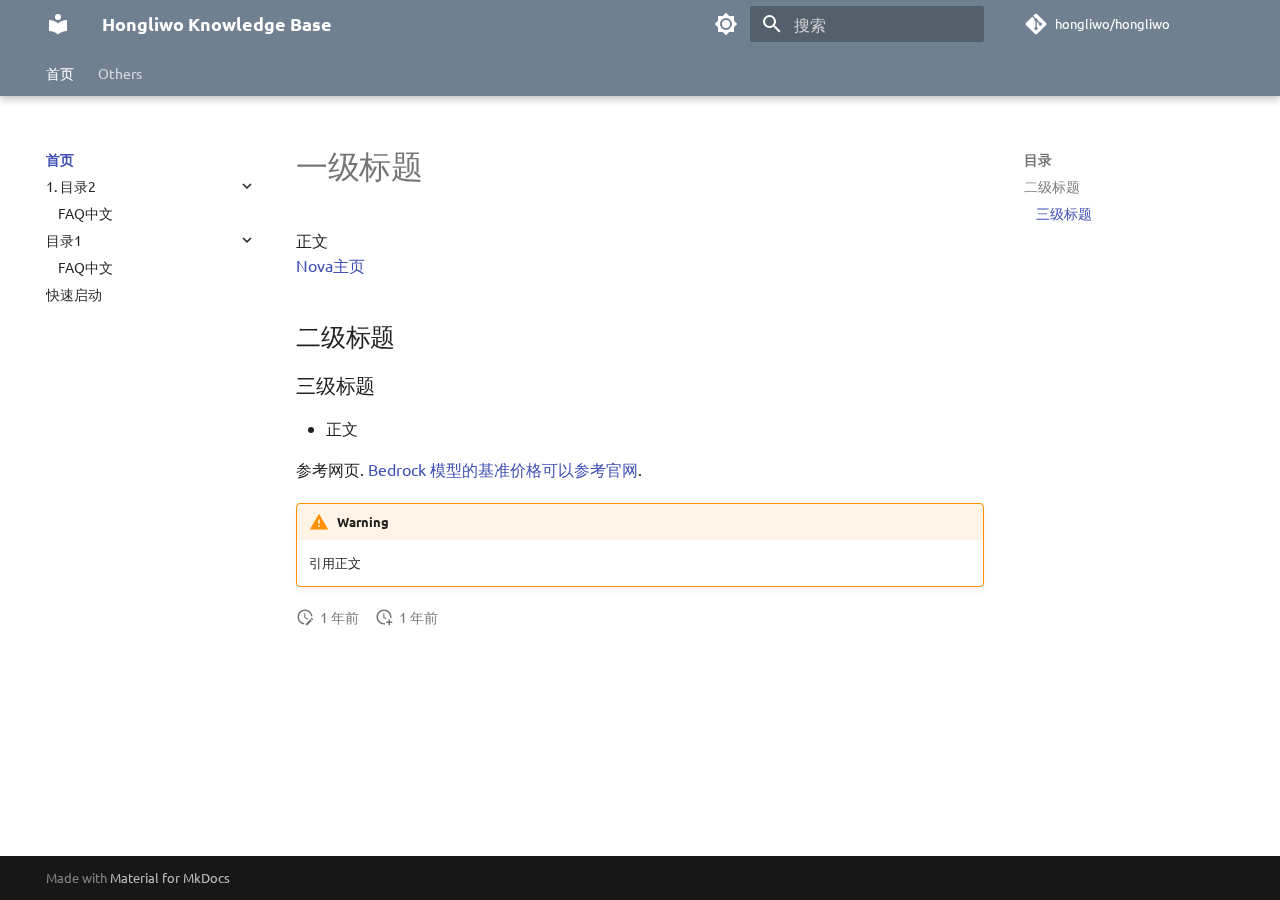
==== commit eaf149f0: "Deployed 367b0b9 with MkDocs version: 1.6.1" ====
--- a/home/index.html
+++ b/home/index.html
@@ -19,7 +19,7 @@
       
       
       <link rel="icon" href="../assets/images/favicon.png">
-      <meta name="generator" content="mkdocs-1.6.1, mkdocs-material-9.5.48">
+      <meta name="generator" content="mkdocs-1.6.1, mkdocs-material-9.5.49">
     
     
       
@@ -859,7 +859,7 @@
     <script id="__config" type="application/json">{"base": "..", "features": ["navigation.indexes", "navigation.top", "navigation.tabs", "navigation.tabs.sticky", "navigation.expand", "search.suggest", "search.highlight", "toc.follow", "content.code.copy"], "search": "../assets/javascripts/workers/search.6ce7567c.min.js", "translations": {"clipboard.copied": "\u5df2\u590d\u5236", "clipboard.copy": "\u590d\u5236", "search.result.more.one": "\u5728\u8be5\u9875\u4e0a\u8fd8\u6709 1 \u4e2a\u7b26\u5408\u6761\u4ef6\u7684\u7ed3\u679c", "search.result.more.other": "\u5728\u8be5\u9875\u4e0a\u8fd8\u6709 # \u4e2a\u7b26\u5408\u6761\u4ef6\u7684\u7ed3\u679c", "search.result.none": "\u6ca1\u6709\u627e\u5230\u7b26\u5408\u6761\u4ef6\u7684\u7ed3\u679c", "search.result.one": "\u627e\u5230 1 \u4e2a\u7b26\u5408\u6761\u4ef6\u7684\u7ed3\u679c", "search.result.other": "# \u4e2a\u7b26\u5408\u6761\u4ef6\u7684\u7ed3\u679c", "search.result.placeholder": "\u952e\u5165\u4ee5\u5f00\u59cb\u641c\u7d22", "search.result.term.missing": "\u7f3a\u5c11", "select.version": "\u9009\u62e9\u5f53\u524d\u7248\u672c"}}</script>
     
     
-      <script src="../assets/javascripts/bundle.83f73b43.min.js"></script>
+      <script src="../assets/javascripts/bundle.88dd0f4e.min.js"></script>
       
         <script src="../js/timeago.min.js"></script>
       
